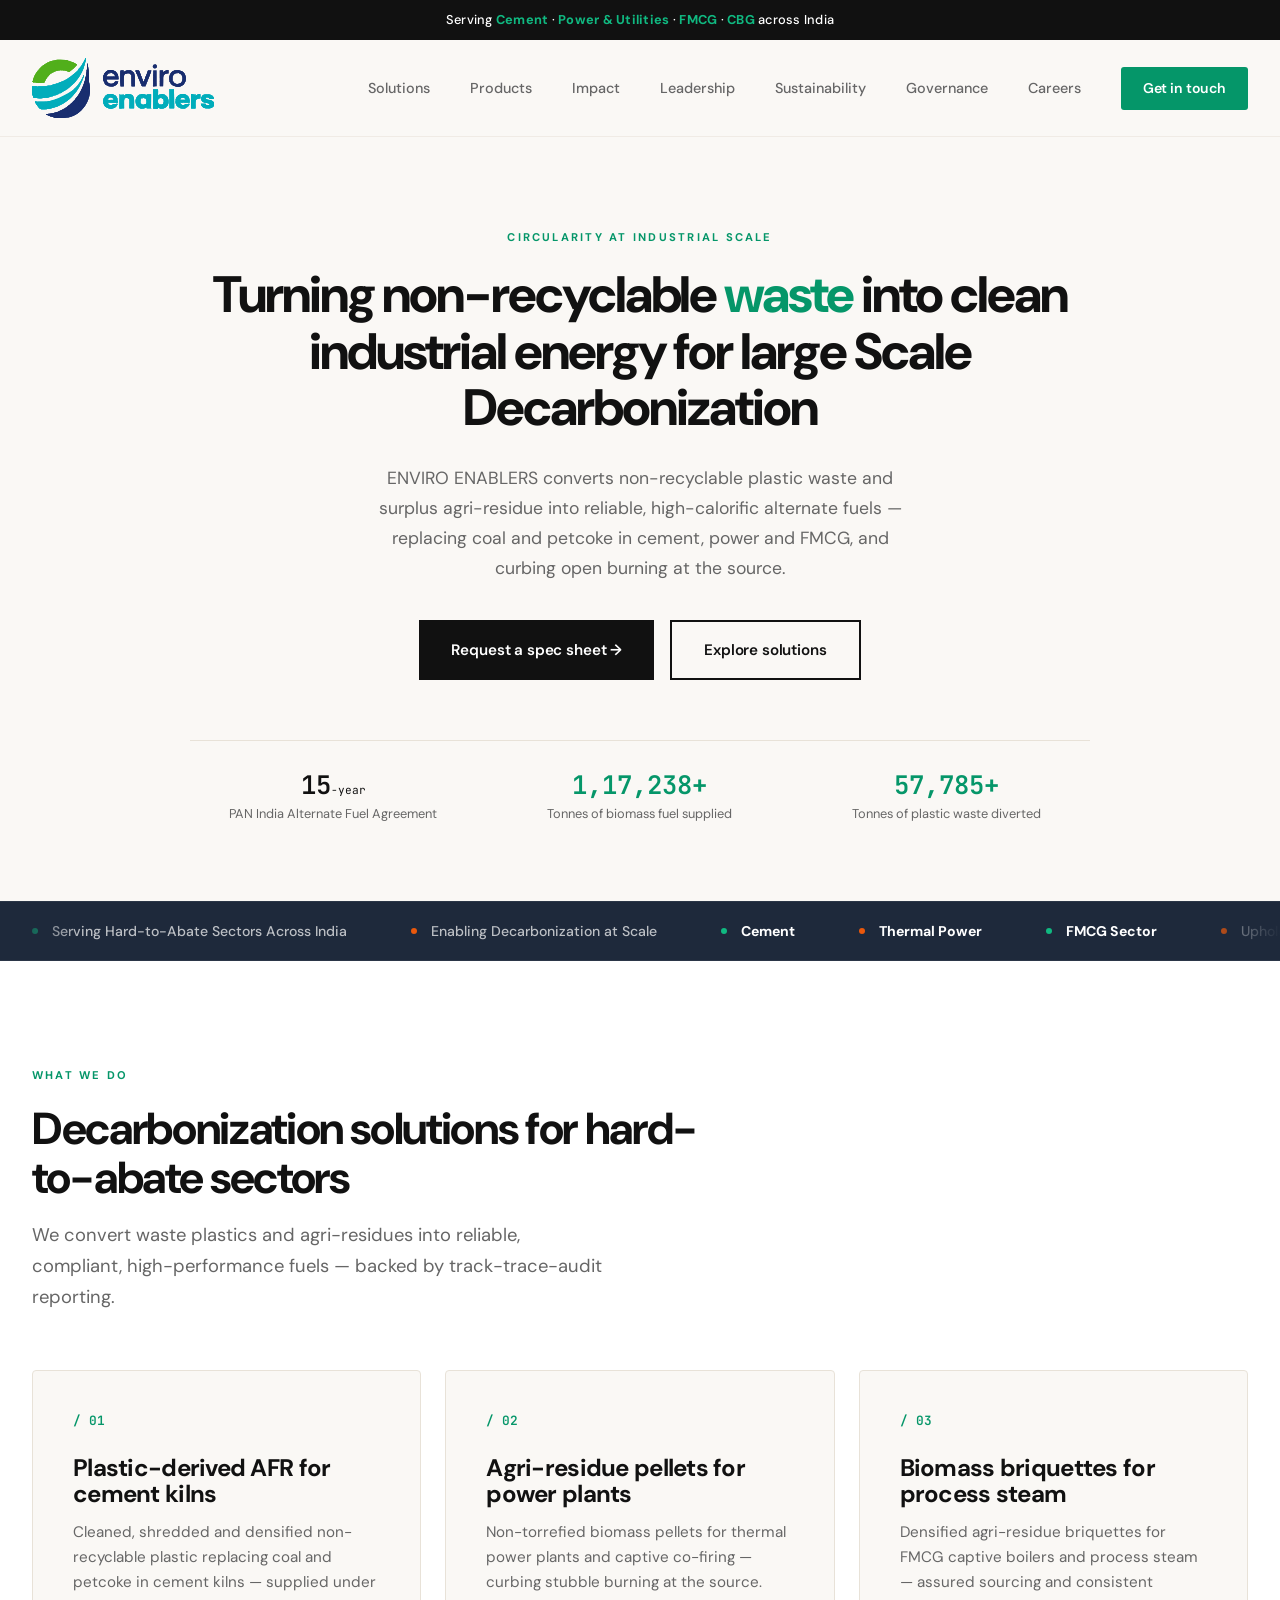
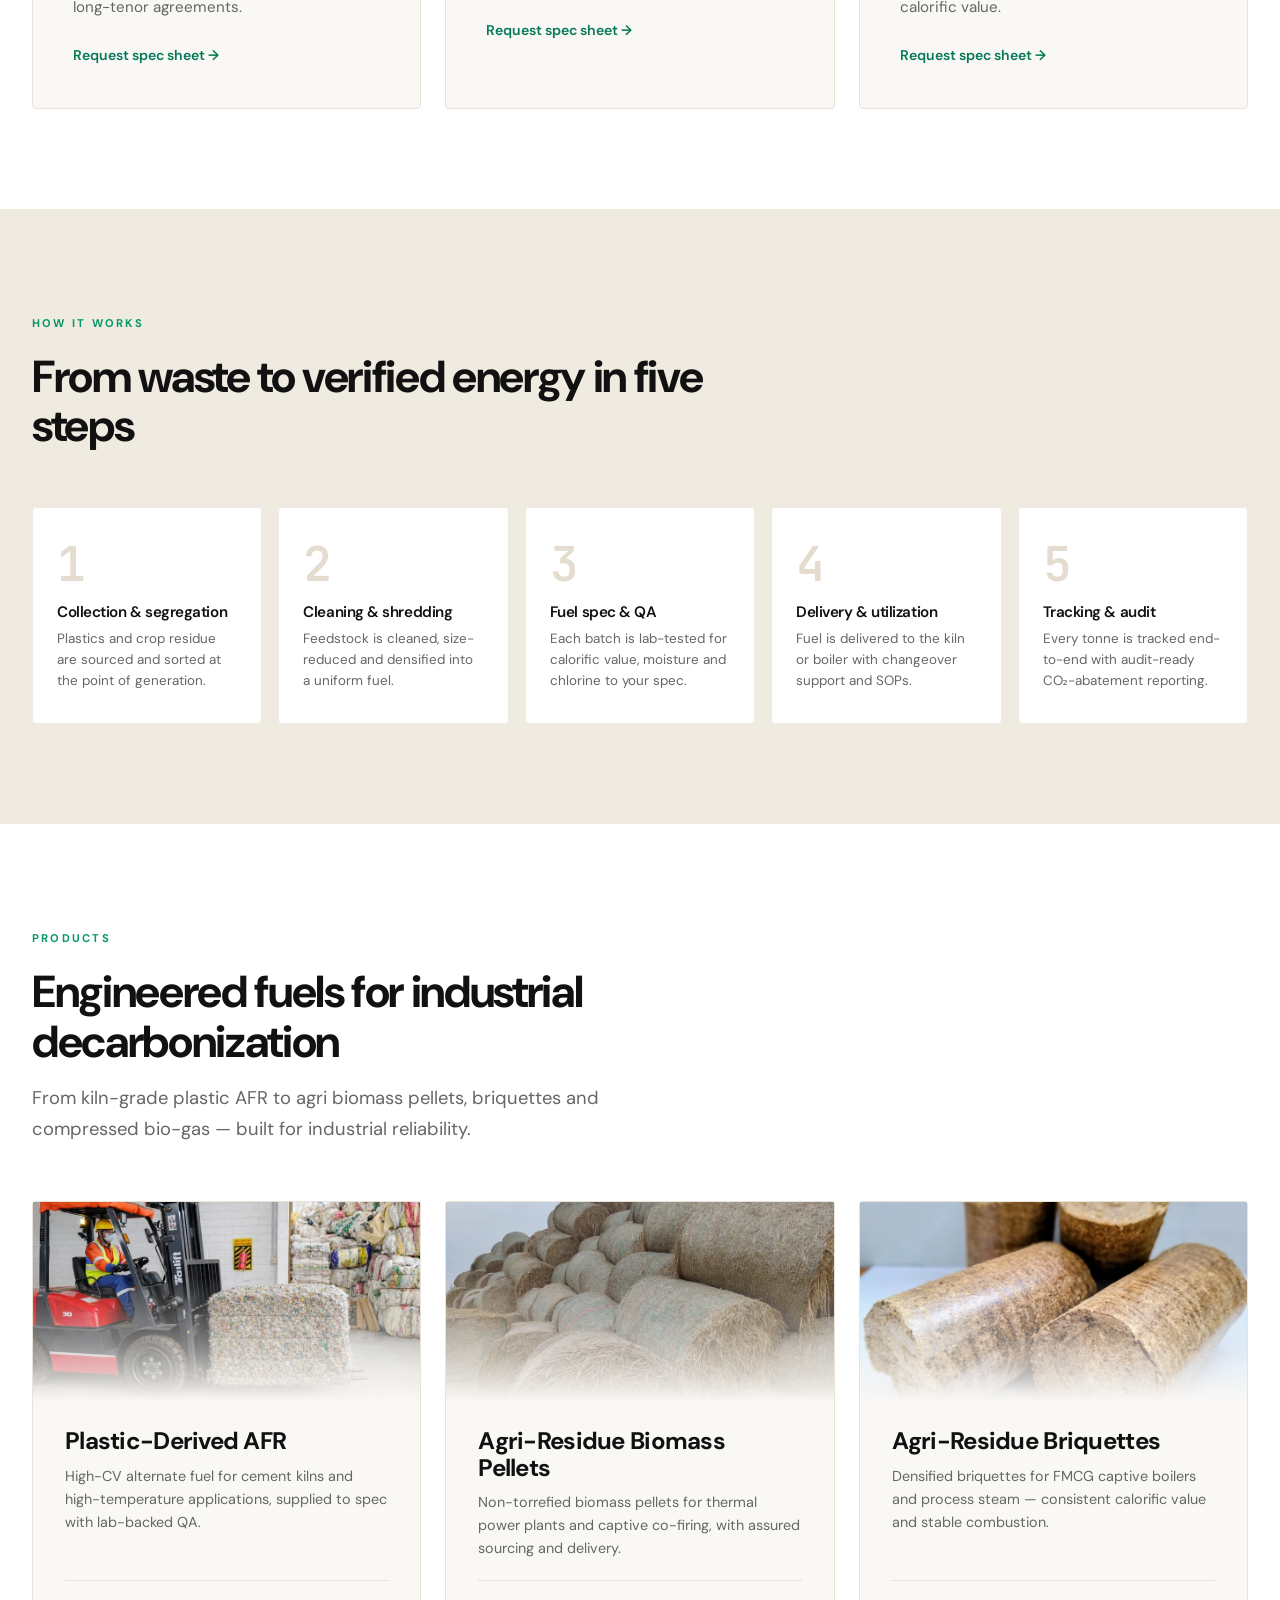
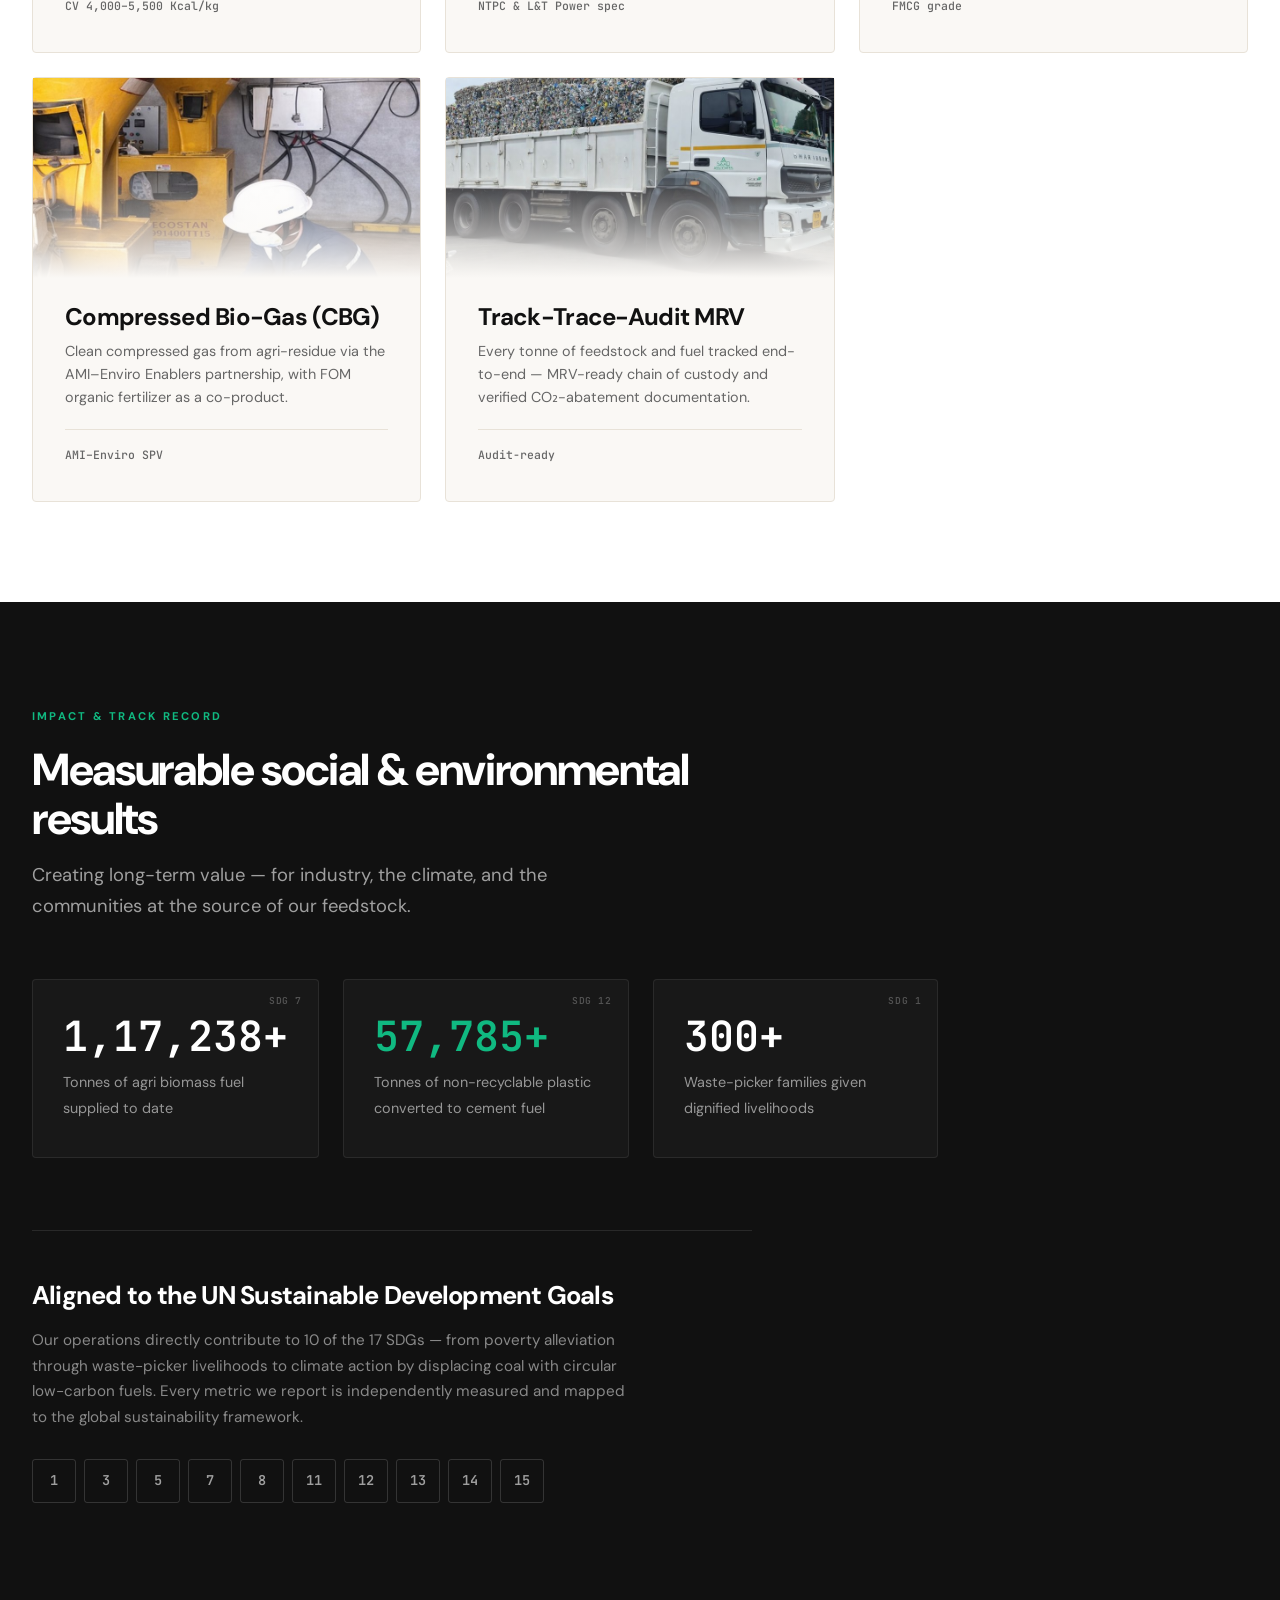
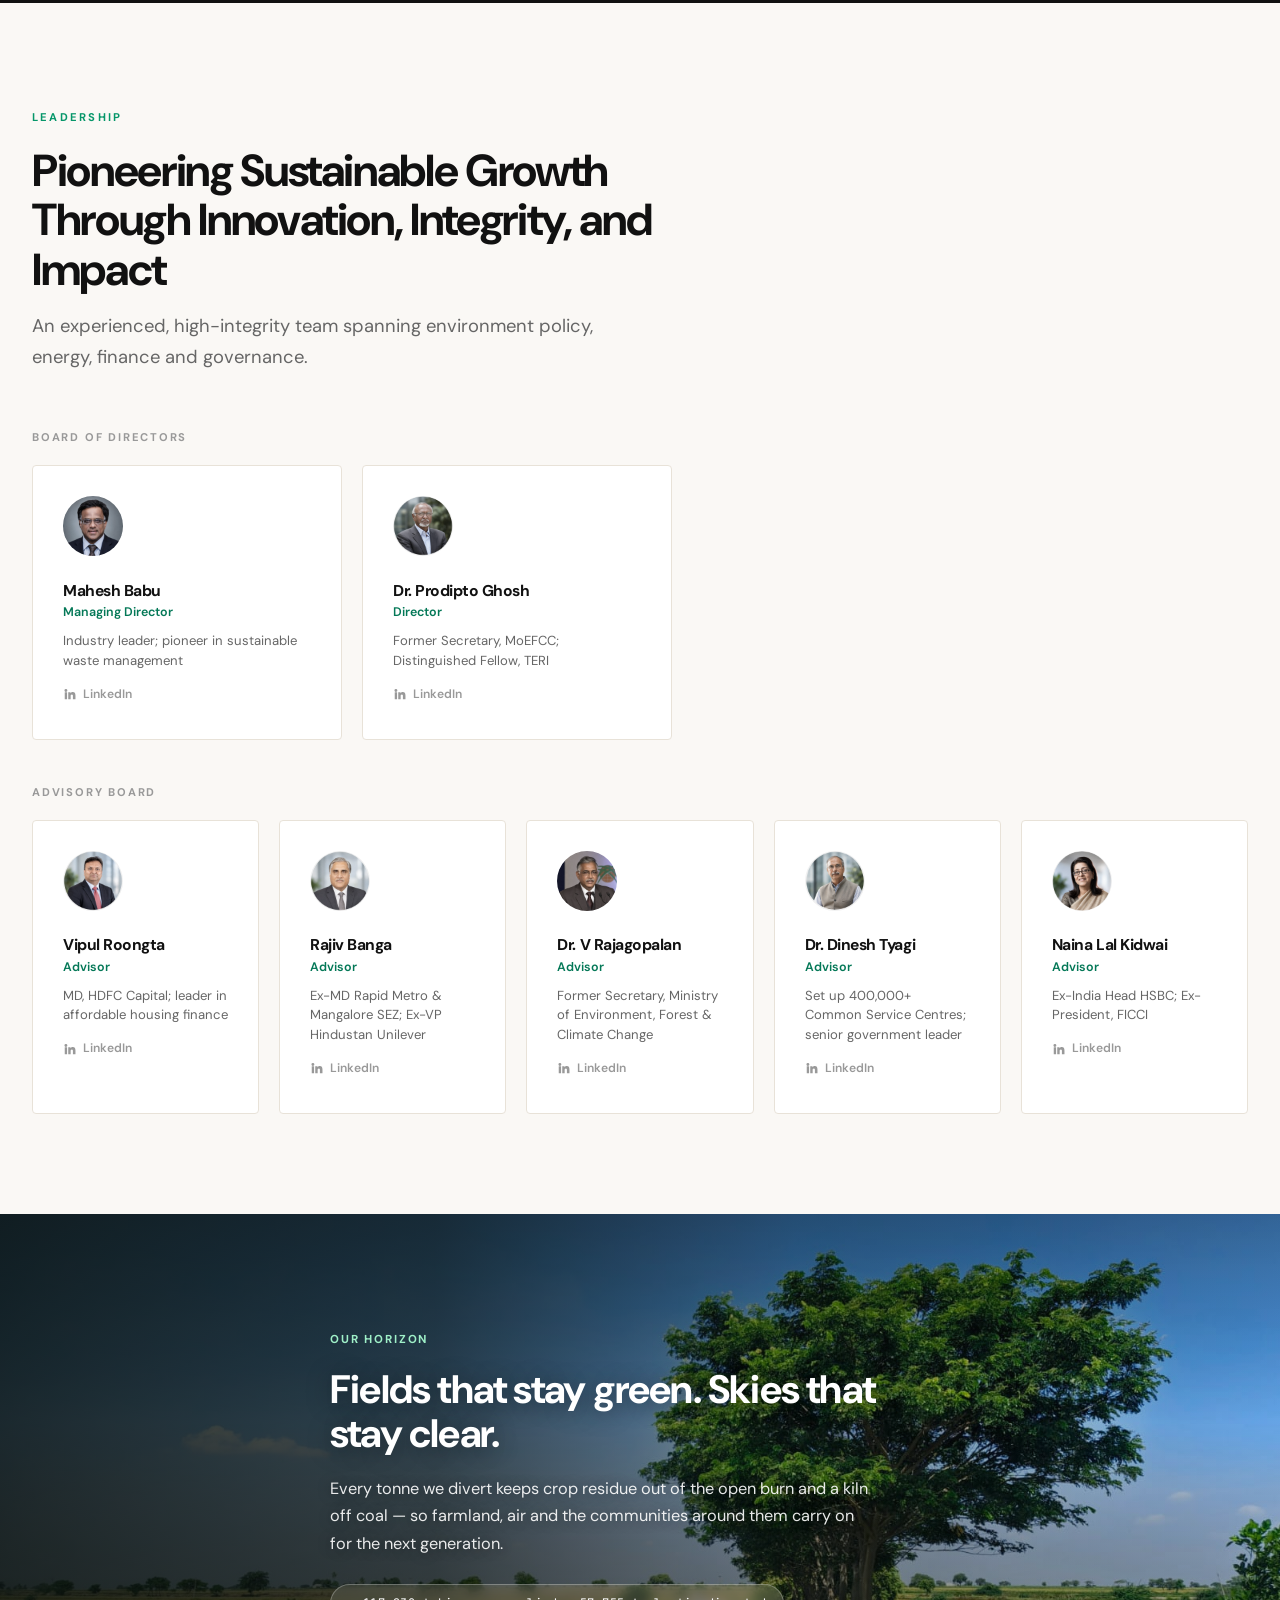
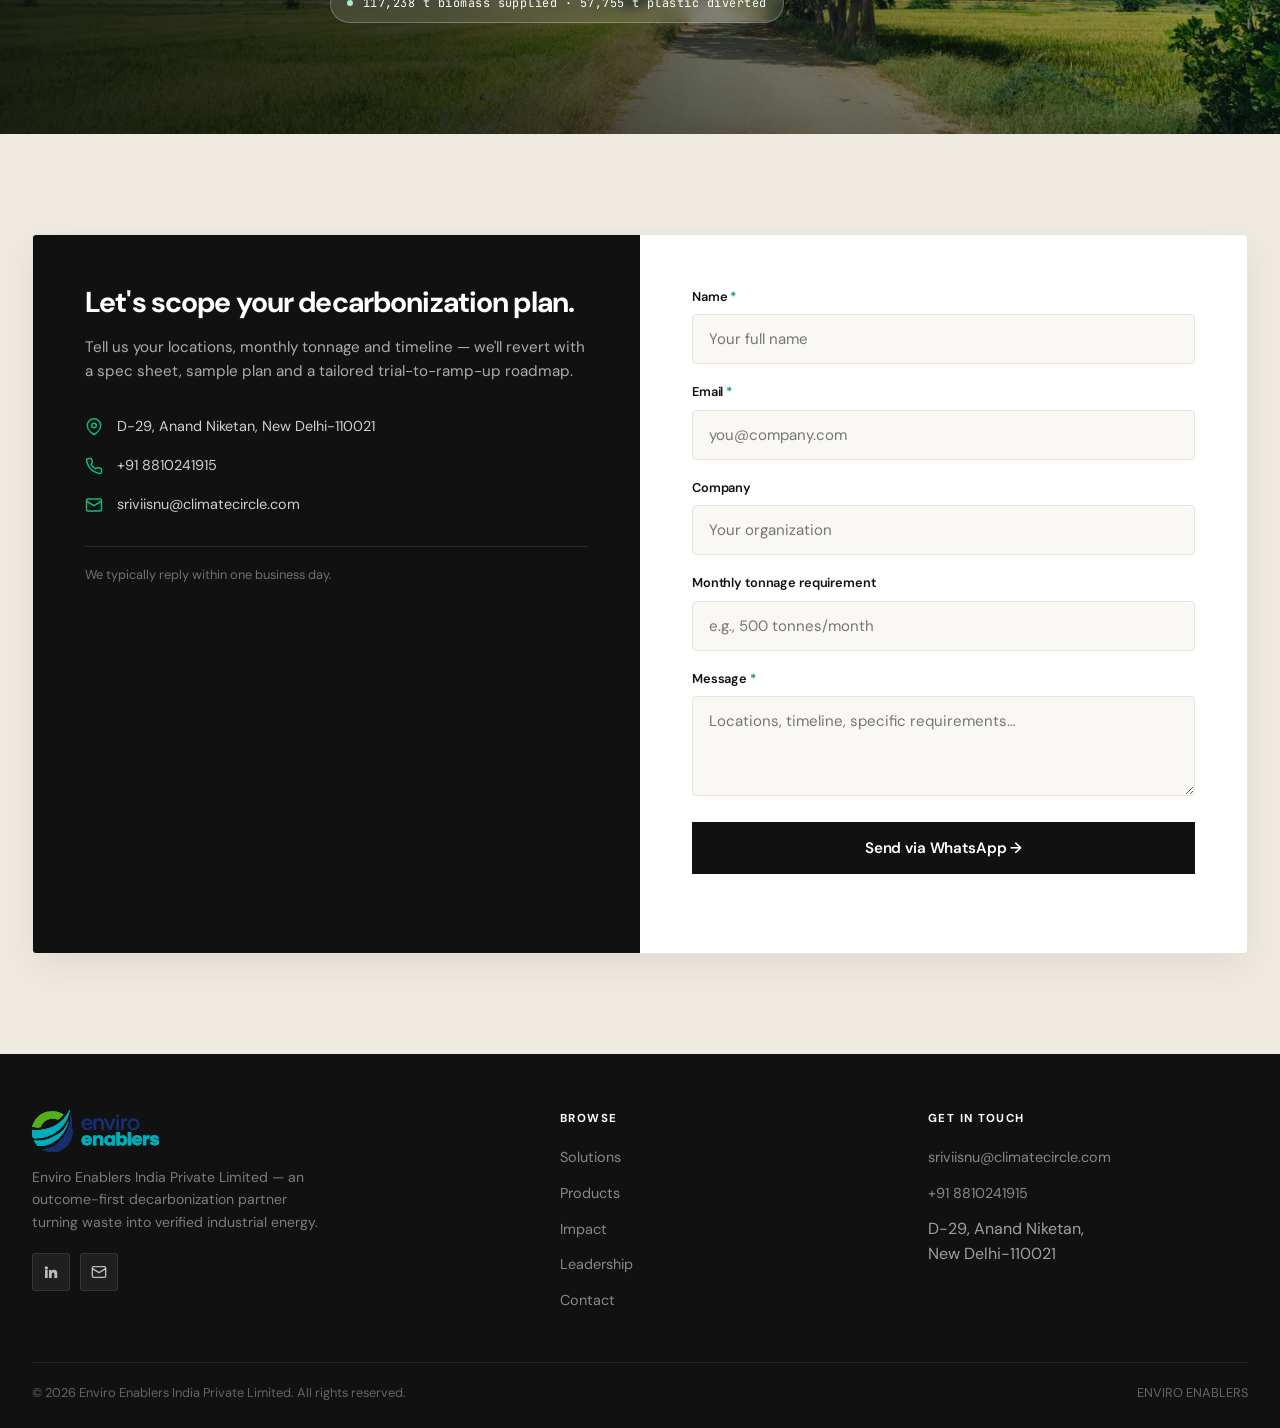
==== index.html @ a6835c22 "index: update cumulative counters (plastic-to-cement fuel 57,785 MT) [auto 2026-11-20 07:30]" ====
<!DOCTYPE html>
<html lang="en">
<head>
    <meta charset="UTF-8" />
    <meta name="viewport" content="width=device-width, initial-scale=1.0" />
    <title>ENVIRO ENABLERS — Turning Waste Into Industrial Energy</title>
    <meta name="description" content="ENVIRO ENABLERS turns hard-to-abate waste streams into reliable, verified alternate fuels for cement, power and FMCG." />

    <!-- Google Search Console -->
    <meta name="google-site-verification" content="ebkBVIyObc5gKlbKwh9Y6HsR2S65JhrkOrxZ9UYOwjI" />

    <!-- Open Graph -->
    <meta property="og:type" content="website" />
    <meta property="og:url" content="https://www.enviroenablers.com/" />
    <meta property="og:title" content="ENVIRO ENABLERS — Turning Waste Into Industrial Energy" />
    <meta property="og:description" content="ENVIRO ENABLERS turns hard-to-abate waste streams into reliable, verified alternate fuels for cement, power and FMCG." />
    <meta property="og:image" content="https://www.enviroenablers.com/og-image.png" />
    <meta property="og:image:width" content="1200" />
    <meta property="og:image:height" content="630" />
    <meta property="og:locale" content="en_IN" />

    <!-- Twitter Card -->
    <meta name="twitter:card" content="summary_large_image" />
    <meta name="twitter:title" content="ENVIRO ENABLERS — Turning Waste Into Industrial Energy" />
    <meta name="twitter:description" content="ENVIRO ENABLERS turns hard-to-abate waste streams into reliable, verified alternate fuels for cement, power and FMCG." />
    <meta name="twitter:image" content="https://www.enviroenablers.com/og-image.png" />

    <!-- Canonical -->
    <link rel="canonical" href="https://www.enviroenablers.com/" />

    <!-- Favicon -->
    <link rel="icon" type="image/x-icon" href="/favicon.ico" />
    <link rel="icon" type="image/png" sizes="16x16" href="/favicon-16x16.png" />
    <link rel="icon" type="image/png" sizes="32x32" href="/favicon-32x32.png" />
    <link rel="icon" type="image/png" sizes="48x48" href="/favicon-48x48.png" />
    <link rel="icon" type="image/svg+xml" href="/favicon.svg" />
    <link rel="apple-touch-icon" sizes="180x180" href="/apple-touch-icon.png" />

    <!-- Organization Schema -->
    <script type="application/ld+json">
    {
      "@context": "https://schema.org",
      "@type": "Organization",
      "name": "Enviro Enablers",
      "url": "https://www.enviroenablers.com/",
      "logo": "https://www.enviroenablers.com/logo.svg",
      "description": "ENVIRO ENABLERS turns hard-to-abate waste streams into reliable, verified alternate fuels for cement, power and FMCG.",
      "contactPoint": {
        "@type": "ContactPoint",
        "contactType": "sales",
        "email": "sriviisnu@climatecircle.com",
        "availableLanguage": ["English", "Hindi"]
      },
      "sameAs": [
        "https://www.linkedin.com/company/enviro-enablers/"
      ]
    }
    </script>

    <link rel="preconnect" href="https://fonts.googleapis.com" />
    <link rel="preconnect" href="https://fonts.gstatic.com" crossorigin />
    <link href="https://fonts.googleapis.com/css2?family=DM+Sans:opsz,wght@9..40,400;9..40,500;9..40,600;9..40,700;9..40,800&family=JetBrains+Mono:wght@400;500;600&display=swap" rel="stylesheet" />
    <style>
        :root {
            --paper: #faf8f5;
            --sand: #f0ebe0;
            --clay: #e5dcd0;
            --ink: #111111;
            --ink-light: #333333;
            --ink-muted: #666666;
            --ink-faint: #999999;
            --emerald: #059669;
            --emerald-light: #10b981;
            --emerald-pale: #d1fae5;
            --emerald-deep: #047857;
            --rust: #c2410c;
            --rust-light: #ea580c;
            --rust-pale: #ffedd5;
            --slate: #1e293b;
            --slate-light: #334155;
            --white: #ffffff;
            --border: #e8e2d8;
            --border-light: #f0ebe5;
            --shadow-sm: 0 1px 2px rgba(0, 0, 0, 0.03);
            --shadow: 0 4px 20px rgba(0, 0, 0, 0.05);
            --shadow-lg: 0 12px 40px rgba(0, 0, 0, 0.07);
            --maxw: 1280px;
            --ease: cubic-bezier(0.22, 1, 0.36, 1);
        }

        *,
        *::before,
        *::after {
            box-sizing: border-box;
            margin: 0;
            padding: 0;
        }
        html {
            scroll-behavior: smooth;
            -webkit-text-size-adjust: 100%;
        }
        html,
        body {
            max-width: 100%;
            overflow-x: hidden;
        }
        body {
            font-family: 'DM Sans', system-ui, sans-serif;
            color: var(--ink);
            background: var(--paper);
            line-height: 1.6;
            -webkit-font-smoothing: antialiased;
        }
        img {
            max-width: 100%;
            display: block;
        }
        a {
            color: inherit;
            text-decoration: none;
        }

        h1,
        h2,
        h3,
        h4 {
            font-family: 'DM Sans', system-ui, sans-serif;
            font-weight: 700;
            line-height: 1.1;
            letter-spacing: -0.03em;
            color: var(--ink);
        }
        h1 {
            font-size: clamp(2rem, 4vw, 3.2rem);
            font-weight: 800;
            letter-spacing: -0.04em;
        }
        h2 {
            font-size: clamp(2rem, 3.5vw, 2.8rem);
        }
        h3 {
            font-size: clamp(1.2rem, 2vw, 1.5rem);
        }
        .mono {
            font-family: 'JetBrains Mono', monospace;
            font-weight: 500;
        }

        section {
            padding: 100px 32px;
        }
        .wrap {
            max-width: var(--maxw);
            margin: 0 auto;
        }
        .grid-2 {
            display: grid;
            grid-template-columns: 1fr 1fr;
            gap: 80px;
            align-items: center;
        }
        .grid-3 {
            display: grid;
            grid-template-columns: repeat(3, 1fr);
            gap: 24px;
        }
        .grid-4 {
            display: grid;
            grid-template-columns: repeat(4, 1fr);
            gap: 24px;
        }
        .grid-5 {
            display: grid;
            grid-template-columns: repeat(5, 1fr);
            gap: 16px;
        }

        .eyebrow {
            display: inline-block;
            font-size: 0.7rem;
            font-weight: 700;
            letter-spacing: 0.2em;
            text-transform: uppercase;
            color: var(--emerald);
            margin-bottom: 20px;
        }
        .lead {
            font-size: 1.15rem;
            color: var(--ink-muted);
            max-width: 580px;
            line-height: 1.7;
        }

        .btn {
            display: inline-flex;
            align-items: center;
            gap: 10px;
            padding: 16px 32px;
            font-weight: 600;
            font-size: 0.95rem;
            cursor: pointer;
            border: none;
            white-space: nowrap;
            transition: all 0.3s var(--ease);
            font-family: inherit;
            letter-spacing: -0.01em;
        }
        .btn-primary {
            background: var(--ink);
            color: #fff;
        }
        .btn-primary:hover {
            background: var(--slate-light);
            transform: translateY(-2px);
            box-shadow: 0 8px 28px rgba(0, 0, 0, 0.18);
        }
        .btn-outline {
            background: transparent;
            color: var(--ink);
            border: 2px solid var(--ink);
        }
        .btn-outline:hover {
            background: var(--ink);
            color: #fff;
            transform: translateY(-2px);
        }

        .tag {
            display: inline-block;
            font-size: 0.7rem;
            font-weight: 700;
            letter-spacing: 0.12em;
            text-transform: uppercase;
            padding: 6px 14px;
            border-radius: 3px;
            font-family: 'JetBrains Mono', monospace;
        }
        .tag-dark {
            background: var(--ink);
            color: #fff;
        }
        .tag-emerald {
            background: var(--emerald-pale);
            color: var(--emerald-deep);
        }

        /* NAV */
        header {
            position: sticky;
            top: 0;
            z-index: 100;
            background: rgba(250, 248, 245, 0.9);
            backdrop-filter: blur(20px);
            -webkit-backdrop-filter: blur(20px);
            border-bottom: 1px solid var(--border-light);
            transition: box-shadow 0.3s ease;
        }
        header.scrolled {
            box-shadow: 0 2px 20px rgba(0, 0, 0, 0.04);
        }
        nav {
            max-width: var(--maxw);
            margin: 0 auto;
            display: flex;
            align-items: center;
            justify-content: space-between;
            padding: 18px 32px;
        }
        .brand {
            display: flex;
            align-items: center;
            gap: 14px;
            font-weight: 800;
            font-size: 1rem;
            color: var(--ink);
            letter-spacing: -0.02em;
        }
        .brand-mark {
            width: 36px;
            height: 36px;
            flex: none;
            object-fit: contain;
        }
        .brand-logo {
            height: 42px;
            width: auto;
            flex: none;
            object-fit: contain;
        }
        #siteHeader .brand-logo {
            height: 60px;
        }
        .navlinks {
            display: flex;
            align-items: center;
            gap: 40px;
        }
        .navlinks a.nl {
            font-size: 0.9rem;
            font-weight: 500;
            color: var(--ink-muted);
            transition: color 0.2s ease;
            padding: 6px 0;
        }
        .navlinks a.nl:hover {
            color: var(--ink);
        }
        .nav-cta {
            padding: 10px 22px;
            font-size: 0.88rem;
            background: var(--emerald);
            color: #fff;
            border-radius: 3px;
            font-weight: 600;
        }
        .nav-cta:hover {
            background: var(--emerald-deep);
        }
        .menu-btn {
            display: none;
            background: none;
            border: none;
            cursor: pointer;
            color: var(--ink);
        }
        .menu-btn.open {
            transform: rotate(90deg);
        }
        .mobnav {
            display: flex;
            flex-direction: column;
            background: rgba(250, 248, 245, 0.96);
            backdrop-filter: blur(20px);
            overflow: hidden;
            max-height: 0;
            opacity: 0;
            padding: 0 32px;
            transition: max-height 0.4s var(--ease), opacity 0.3s ease, padding 0.4s ease;
        }
        .mobnav.open {
            max-height: 400px;
            opacity: 1;
            padding: 8px 32px 20px;
            border-bottom: 1px solid var(--border-light);
        }
        .mobnav a {
            padding: 14px 4px;
            font-size: 1rem;
            font-weight: 500;
            color: var(--ink-muted);
            border-bottom: 1px solid var(--border-light);
            opacity: 0;
            transform: translateY(-8px);
            transition: opacity 0.3s ease, transform 0.3s ease, color 0.2s ease;
        }
        .mobnav a:last-child {
            border-bottom: none;
        }
        .mobnav a:hover {
            color: var(--emerald);
        }
        .mobnav.open a {
            opacity: 1;
            transform: none;
        }
        .mobnav.open a:nth-child(1) {
            transition-delay: 0.06s;
        }
        .mobnav.open a:nth-child(2) {
            transition-delay: 0.10s;
        }
        .mobnav.open a:nth-child(3) {
            transition-delay: 0.14s;
        }
        .mobnav.open a:nth-child(4) {
            transition-delay: 0.18s;
        }
        .mobnav.open a:nth-child(5) {
            transition-delay: 0.22s;
        }

        /* TOP BAR */
        .topbar {
            background: var(--ink);
            color: #fff;
            text-align: center;
            padding: 10px 24px;
            font-size: 0.8rem;
            font-weight: 500;
            letter-spacing: 0.02em;
        }
        .topbar span {
            color: var(--emerald-light);
            font-weight: 700;
        }

        /* HERO */
        .hero {
            padding: 100px 32px 120px;
            background: var(--paper);
            position: relative;
            overflow: hidden;
        }
        .hero .wrap {
            position: relative;
            z-index: 1;
        }
        .hero-grid {
            display: grid;
            grid-template-columns: 1.2fr 0.8fr;
            gap: 80px;
            align-items: start;
        }
        .hero h1 {
            margin-bottom: 28px;
        }
        .hero h1 .highlight {
            color: var(--emerald);
            position: relative;
        }
        .hero .hero-desc {
            font-size: 1.1rem;
            color: var(--ink-muted);
            max-width: 540px;
            margin-bottom: 36px;
            line-height: 1.7;
        }
        .hero-actions {
            display: flex;
            gap: 16px;
            flex-wrap: wrap;
            margin-bottom: 60px;
        }
        .hero-metrics {
            display: grid;
            grid-template-columns: repeat(3, 1fr);
            gap: 20px;
            border-top: 1px solid var(--border);
            padding-top: 32px;
        }
        .hero-metric .val {
            font-family: 'JetBrains Mono', monospace;
            font-size: 1.6rem;
            font-weight: 600;
            color: var(--ink);
            line-height: 1;
            margin-bottom: 6px;
        }
        .hero-metric .val.emerald {
            color: var(--emerald);
        }
        .hero-metric .lbl {
            font-size: 0.8rem;
            color: var(--ink-muted);
            line-height: 1.4;
        }
        .hero-sidecard {
            background: var(--white);
            border: 1px solid var(--border);
            border-radius: 4px;
            padding: 40px 36px;
            box-shadow: var(--shadow-lg);
            position: relative;
        }
        .hero-sidecard .sidecard-eyebrow {
            font-size: 0.65rem;
            font-weight: 700;
            letter-spacing: 0.18em;
            text-transform: uppercase;
            color: var(--ink-faint);
            margin-bottom: 24px;
        }
        .hero-sidecard .sidecard-row {
            display: flex;
            gap: 16px;
            padding: 16px 0;
            border-bottom: 1px solid var(--border-light);
        }
        .hero-sidecard .sidecard-row:last-child {
            border-bottom: none;
        }
        .sidecard-icon {
            width: 44px;
            height: 44px;
            border-radius: 3px;
            flex: none;
            display: grid;
            place-items: center;
            font-size: 1.1rem;
        }
        .sidecard-icon.dark {
            background: #f5f5f5;
        }
        .sidecard-icon.emerald {
            background: var(--emerald-pale);
        }
        .sidecard-icon.rust {
            background: var(--rust-pale);
        }
        .sidecard-row h4 {
            font-size: 0.9rem;
            font-weight: 600;
            margin-bottom: 2px;
            letter-spacing: -0.01em;
        }
        .sidecard-row span {
            font-size: 0.8rem;
            color: var(--ink-muted);
        }

        /* HERO SLIDER */
        .hero-slider {
            position: relative;
            border-radius: 4px;
            overflow: hidden;
            background: var(--white);
            border: 1px solid var(--border);
            box-shadow: var(--shadow-lg);
            aspect-ratio: 4 / 3;
        }
        .hero-slider .slider-track {
            position: relative;
            width: 100%;
            height: 100%;
        }
        .hero-slider .slide {
            position: absolute;
            top: 0;
            left: 0;
            width: 100%;
            height: 100%;
            opacity: 0;
            transition: opacity 0.8s ease;
        }
        .hero-slider .slide.active {
            opacity: 1;
        }
        .hero-slider .slide img {
            width: 100%;
            height: 100%;
            object-fit: cover;
            display: block;
        }
        .hero-slider .slide-cap {
            position: absolute;
            bottom: 0;
            left: 0;
            right: 0;
            padding: 20px 24px;
            background: linear-gradient(transparent, rgba(0,0,0,0.7));
            color: #fff;
        }
        .hero-slider .slide-cap span {
            display: block;
            font-size: 1rem;
            font-weight: 600;
            margin-bottom: 2px;
        }
        .hero-slider .slide-cap small {
            display: block;
            font-size: 0.8rem;
            opacity: 0.85;
        }
        .slider-dots {
            position: absolute;
            bottom: 10px;
            right: 16px;
            display: flex;
            gap: 8px;
            z-index: 2;
        }
        .slider-dots .dot {
            width: 10px;
            height: 10px;
            border-radius: 50%;
            background: rgba(255,255,255,0.4);
            cursor: pointer;
            transition: background 0.3s;
            border: none;
        }
        .slider-dots .dot.active {
            background: #fff;
        }
        @media (max-width: 1024px) {
            .hero-slider {
                aspect-ratio: 16 / 9;
            }
        }
        /* MARQUEE */
        .marquee {
            overflow: hidden;
            background: var(--slate);
            white-space: nowrap;
            position: relative;
            border-top: 1px solid rgba(255, 255, 255, 0.06);
            border-bottom: 1px solid rgba(255, 255, 255, 0.06);
        }
        .marquee::before,
        .marquee::after {
            content: "";
            position: absolute;
            top: 0;
            bottom: 0;
            width: 80px;
            z-index: 2;
            pointer-events: none;
        }
        .marquee::before {
            left: 0;
            background: linear-gradient(90deg, var(--slate), transparent);
        }
        .marquee::after {
            right: 0;
            background: linear-gradient(270deg, var(--slate), transparent);
        }
        .marquee-track {
            display: inline-flex;
            align-items: center;
            width: max-content;
            animation: scroll 28s linear infinite;
        }
        .marquee:hover .marquee-track {
            animation-play-state: paused;
        }
        .marquee-item {
            display: inline-flex;
            align-items: center;
            gap: 14px;
            padding: 18px 32px;
            font-size: 0.88rem;
            font-weight: 500;
            color: rgba(255, 255, 255, 0.7);
        }
        .marquee-item b {
            font-weight: 700;
            color: #fff;
        }
        .marquee-item .dot {
            width: 6px;
            height: 6px;
            border-radius: 50%;
            flex: none;
        }
        .marquee-item .dot.emerald-dot {
            background: var(--emerald-light);
        }
        .marquee-item .dot.rust-dot {
            background: var(--rust-light);
        }
        @keyframes scroll {
            from {
                transform: translateX(0);
            }
            to {
                transform: translateX(-50%);
            }
        }

        /* SECTION HEADER */
        .sec-head {
            max-width: 680px;
            margin-bottom: 56px;
        }
        .sec-head h2 {
            margin-bottom: 16px;
        }

        /* SOLUTIONS */
        .solutions-section {
            background: var(--white);
        }
        .solution-card {
            background: var(--paper);
            border: 1px solid var(--border);
            border-radius: 4px;
            padding: 40px;
            transition: all 0.3s var(--ease);
            position: relative;
        }
        .solution-card:hover {
            transform: translateY(-6px);
            box-shadow: var(--shadow-lg);
            border-color: transparent;
            background: #fff;
        }
        .solution-card .num {
            font-family: 'JetBrains Mono', monospace;
            font-size: 0.8rem;
            color: var(--emerald);
            font-weight: 600;
            margin-bottom: 24px;
            display: block;
        }
        .solution-card h3 {
            margin-bottom: 12px;
        }
        .solution-card p {
            color: var(--ink-muted);
            font-size: 0.95rem;
            line-height: 1.65;
        }
        .solution-link {
            display: inline-flex;
            align-items: center;
            gap: 8px;
            margin-top: 24px;
            font-size: 0.88rem;
            font-weight: 600;
            color: var(--emerald-deep);
            transition: gap 0.3s var(--ease);
        }
        .solution-link:hover {
            gap: 14px;
        }

        /* PROCESS */
        .process-section {
            background: var(--sand);
        }
        .process-card {
            background: var(--white);
            padding: 32px 24px;
            border-radius: 4px;
            border: 1px solid var(--border-light);
            transition: all 0.3s var(--ease);
        }
        .process-card:hover {
            transform: translateY(-4px);
            box-shadow: var(--shadow);
        }
        .process-card .step-num {
            font-family: 'JetBrains Mono', monospace;
            font-size: 3rem;
            font-weight: 600;
            color: var(--clay);
            line-height: 1;
            margin-bottom: 16px;
            transition: color 0.3s ease;
        }
        .process-card:hover .step-num {
            color: var(--emerald);
        }
        .process-card h4 {
            font-size: 0.95rem;
            font-weight: 600;
            margin-bottom: 8px;
        }
        .process-card p {
            font-size: 0.84rem;
            color: var(--ink-muted);
            line-height: 1.55;
        }

        /* PRODUCTS */
        .products-section {
            background: var(--white);
        }
        .product-card {
            background: var(--paper);
            border: 1px solid var(--border);
            border-radius: 4px;
            padding: 36px 32px;
            transition: all 0.3s var(--ease);
            display: flex;
            flex-direction: column;
        }
        .product-card:hover {
            transform: translateY(-6px);
            box-shadow: var(--shadow-lg);
            border-color: transparent;
            background: #fff;
        }
        .product-card .prod-icon {
            width: 48px;
            height: 48px;
            border-radius: 3px;
            display: grid;
            place-items: center;
            font-size: 1.2rem;
            margin-bottom: 24px;
        }
        .prod-icon.ink-bg {
            background: var(--ink);
            color: #fff;
        }
        .prod-icon.emerald-bg {
            background: var(--emerald-pale);
            color: var(--emerald);
        }
        .prod-icon.rust-bg {
            background: var(--rust-pale);
            color: var(--rust);
        }
        .product-card h3 {
            margin-bottom: 10px;
        }
        .product-card p {
            color: var(--ink-muted);
            font-size: 0.9rem;
            flex: 1;
            line-height: 1.6;
        }
        /* photo band inside product cards — dissolves into the card, text in front below */
        .prod-photo {
            position: relative;
            margin: -36px -32px 26px;
            height: 200px;
            overflow: hidden;
            background: var(--sand);
        }
        .prod-photo img {
            width: 100%;
            height: 100%;
            object-fit: cover;
            display: block;
            transition: transform 0.55s var(--ease);
        }
        .prod-photo::after {
            content: '';
            position: absolute;
            inset: 0;
            pointer-events: none;
            background: linear-gradient(180deg, rgba(250,248,245,0) 38%, rgba(250,248,245,0.55) 74%, var(--paper) 100%);
        }
        .product-card:hover .prod-photo img { transform: scale(1.045); }
        .product-card:hover .prod-photo::after { background: linear-gradient(180deg, rgba(255,255,255,0) 38%, rgba(255,255,255,0.55) 74%, #fff 100%); }
        .product-card .spec {
            font-family: 'JetBrains Mono', monospace;
            font-size: 0.72rem;
            font-weight: 500;
            color: var(--ink-muted);
            margin-top: 20px;
            padding-top: 16px;
            border-top: 1px solid var(--border);
        }


        /* FUTURE / VISION — scenic full-bleed band, text in front */
        .future-band {
            position: relative;
            min-height: 520px;
            display: flex;
            align-items: center;
            padding: 96px 32px;
            overflow: hidden;
            background: #0f1210;
        }
        .future-band .future-media {
            position: absolute;
            inset: 0;
            width: 100%;
            height: 100%;
            object-fit: cover;
            object-position: center 55%;
            z-index: 0;
        }
        .future-band::after {
            content: '';
            position: absolute;
            inset: 0;
            z-index: 1;
            pointer-events: none;
            background:
                linear-gradient(90deg, rgba(10,16,12,0.86) 0%, rgba(10,16,12,0.72) 34%, rgba(10,16,12,0.34) 62%, rgba(10,16,12,0.10) 100%),
                linear-gradient(180deg, rgba(10,16,12,0.35) 0%, rgba(10,16,12,0) 40%, rgba(10,16,12,0.45) 100%);
        }
        .future-band .wrap { position: relative; z-index: 2; }
        .future-copy { max-width: 620px; }
        .future-eyebrow {
            display: inline-block;
            font-size: 0.72rem;
            font-weight: 700;
            letter-spacing: 0.16em;
            text-transform: uppercase;
            color: #9ff0c8;
            margin-bottom: 18px;
        }
        .future-copy h2 {
            color: #fff;
            font-size: clamp(1.9rem, 3.1vw, 2.9rem);
            line-height: 1.12;
            letter-spacing: -0.02em;
            margin-bottom: 18px;
            text-shadow: 0 2px 24px rgba(0,0,0,0.4);
        }
        .future-copy p {
            color: rgba(255,255,255,0.9);
            font-size: 1.02rem;
            line-height: 1.7;
            max-width: 540px;
            text-shadow: 0 1px 14px rgba(0,0,0,0.45);
        }
        .future-note {
            margin-top: 26px;
            display: inline-flex;
            align-items: center;
            gap: 10px;
            font-family: 'JetBrains Mono', monospace;
            font-size: 0.74rem;
            letter-spacing: 0.04em;
            color: #fff;
            background: rgba(255,255,255,0.12);
            border: 1px solid rgba(255,255,255,0.26);
            padding: 9px 16px;
            border-radius: 999px;
            backdrop-filter: blur(6px);
        }
        .future-note i { width: 6px; height: 6px; border-radius: 50%; background: #9ff0c8; display: block; }
        @media (max-width: 820px) {
            .future-band { min-height: 420px; padding: 72px 24px; }
            .future-band::after {
                background: linear-gradient(180deg, rgba(10,16,12,0.62) 0%, rgba(10,16,12,0.6) 55%, rgba(10,16,12,0.86) 100%);
            }
            .future-copy p { max-width: none; }
        }

        /* GALLERY */
        .gallery-section {
            background: var(--sand);
        }
        .gal-row {
            margin-bottom: 40px;
        }
        .gal-row:last-child {
            margin-bottom: 0;
        }
        .gal-label {
            display: flex;
            align-items: center;
            gap: 16px;
            margin-bottom: 24px;
        }
        .gal-label h3 {
            white-space: nowrap;
            font-size: 1.2rem;
        }
        .gal-label .line {
            flex: 1;
            height: 1px;
            background: var(--clay);
        }
        .gal-label .gal-tag {
            font-size: 0.68rem;
            font-weight: 700;
            letter-spacing: 0.1em;
            text-transform: uppercase;
            color: var(--emerald-deep);
            background: var(--emerald-pale);
            padding: 5px 12px;
            border-radius: 3px;
            white-space: nowrap;
        }
        .gal-2 {
            display: grid;
            grid-template-columns: 1fr 1fr;
            gap: 16px;
        }
        .gal-3 {
            display: grid;
            grid-template-columns: 1fr 1fr 1fr;
            gap: 16px;
        }
        .gal-tile {
            position: relative;
            border-radius: 4px;
            overflow: hidden;
            aspect-ratio: 16/10;
            cursor: pointer;
        }
        .gal-tile img {
            width: 100%;
            height: 100%;
            object-fit: cover;
            transition: transform 0.6s var(--ease);
        }
        .gal-tile:hover img {
            transform: scale(1.06);
        }
        .gal-tile::after {
            content: "";
            position: absolute;
            inset: 0;
            background: linear-gradient(180deg, transparent 30%, rgba(0, 0, 0, 0.5) 60%, rgba(0, 0, 0, 0.8) 100%);
        }
        .gal-cap {
            position: absolute;
            left: 20px;
            right: 20px;
            bottom: 16px;
            z-index: 2;
        }
        .gal-cap .title {
            font-weight: 700;
            font-size: 1rem;
            color: #fff;
        }
        .gal-cap .sub {
            font-size: 0.78rem;
            color: rgba(255, 255, 255, 0.7);
            margin-top: 2px;
        }

        /* IMPACT SECTION */
        .impact-section {
            background: var(--ink);
            color: #fff;
        }
        .impact-section h2,
        .impact-section h3 {
            color: #fff;
        }
        .impact-section .eyebrow {
            color: var(--emerald-light);
        }
        .impact-section .lead {
            color: rgba(255, 255, 255, 0.6);
        }
        .impact-card {
            background: rgba(255, 255, 255, 0.03);
            border: 1px solid rgba(255, 255, 255, 0.08);
            border-radius: 4px;
            padding: 36px 30px;
            transition: all 0.3s var(--ease);
            position: relative;
        }
        .impact-card:hover {
            background: rgba(255, 255, 255, 0.06);
            border-color: rgba(255, 255, 255, 0.16);
            transform: translateY(-4px);
        }
        .impact-card .val {
            font-family: 'JetBrains Mono', monospace;
            font-size: 2.6rem;
            font-weight: 600;
            color: var(--emerald-light);
            line-height: 1;
            margin-bottom: 12px;
        }
        .impact-card .val.white {
            color: #fff;
        }
        .impact-card span {
            font-size: 0.9rem;
            color: rgba(255, 255, 255, 0.55);
            line-height: 1.5;
        }
        .impact-card .sdg-ref {
            position: absolute;
            top: 14px;
            right: 16px;
            font-family: 'JetBrains Mono', monospace;
            font-size: 0.6rem;
            font-weight: 600;
            letter-spacing: 0.06em;
            color: rgba(255, 255, 255, 0.25);
        }
        .pill-row {
            display: flex;
            flex-wrap: wrap;
            gap: 10px;
            margin-top: 40px;
        }
        .pill {
            font-size: 0.76rem;
            padding: 8px 16px;
            border-radius: 3px;
            background: rgba(255, 255, 255, 0.04);
            border: 1px solid rgba(255, 255, 255, 0.1);
            color: rgba(255, 255, 255, 0.7);
            transition: all 0.3s ease;
        }
        .pill:hover {
            background: rgba(255, 255, 255, 0.08);
            border-color: rgba(255, 255, 255, 0.2);
        }

        /* SDG STATEMENT + NUMBER ROW */
        .sdg-statement {
            margin-top: 72px;
            padding-top: 48px;
            border-top: 1px solid rgba(255, 255, 255, 0.1);
            max-width: 720px;
        }
        .sdg-statement h3 {
            font-size: 1.6rem;
            font-weight: 700;
            color: #fff;
            margin-bottom: 16px;
            line-height: 1.3;
        }
        .sdg-statement p {
            color: rgba(255, 255, 255, 0.5);
            font-size: 0.95rem;
            line-height: 1.7;
            margin-bottom: 28px;
            max-width: 600px;
        }
        .sdg-number-row {
            display: flex;
            flex-wrap: wrap;
            gap: 8px;
        }
        .sdg-number-tag {
            display: inline-flex;
            align-items: center;
            justify-content: center;
            width: 44px;
            height: 44px;
            border: 1px solid rgba(255, 255, 255, 0.15);
            border-radius: 3px;
            font-family: 'JetBrains Mono', monospace;
            font-size: 0.85rem;
            font-weight: 600;
            color: rgba(255, 255, 255, 0.6);
            transition: all 0.3s ease;
            cursor: default;
            background: transparent;
            position: relative;
        }
        .sdg-number-tag:hover {
            color: #fff;
            border-color: rgba(255, 255, 255, 0.5);
            background: rgba(255, 255, 255, 0.06);
        }
        .sdg-number-tag:active {
            background: rgba(255, 255, 255, 0.12);
        }
        .sdg-number-tag::after {
            content: attr(data-label);
            position: absolute;
            bottom: calc(100% + 10px);
            left: 50%;
            transform: translateX(-50%) translateY(4px);
            background: #fff;
            color: #111;
            font-family: 'DM Sans', sans-serif;
            font-size: 0.7rem;
            font-weight: 600;
            padding: 6px 12px;
            border-radius: 3px;
            white-space: nowrap;
            pointer-events: none;
            opacity: 0;
            transition: all 0.25s ease;
            letter-spacing: 0.01em;
        }
        .sdg-number-tag:hover::after {
            opacity: 1;
            transform: translateX(-50%) translateY(0);
        }

        /* INVESTORS */
        .investors-section {
            background: var(--white);
            text-align: center;
        }
        .inv-grid {
            display: grid;
            grid-template-columns: 1fr 1fr;
            gap: 24px;
            max-width: 860px;
            margin: 0 auto;
        }
        .inv-card {
            background: var(--paper);
            border: 1px solid var(--border);
            border-radius: 4px;
            padding: 48px 36px;
            transition: all 0.3s var(--ease);
        }
        .inv-card:hover {
            transform: translateY(-6px);
            box-shadow: var(--shadow-lg);
            border-color: transparent;
            background: #fff;
        }
        .inv-logo {
            height: 60px;
            display: flex;
            align-items: center;
            justify-content: center;
            margin-bottom: 24px;
        }
        .inv-logo img {
            max-height: 60px;
            max-width: 220px;
            object-fit: contain;
        }
        .inv-card p {
            color: var(--ink-muted);
            font-size: 0.92rem;
            line-height: 1.6;
        }

        /* LEADERSHIP */
        .leadership-section {
            background: var(--paper);
        }
        .team-2 {
            display: grid;
            grid-template-columns: 1fr 1fr;
            gap: 20px;
            max-width: 640px;
        }
        .team-flex {
            display: grid;
            grid-template-columns: repeat(auto-fit, minmax(200px, 1fr));
            gap: 20px;
        }
        .person-card {
            background: var(--white);
            border: 1px solid var(--border);
            border-radius: 4px;
            padding: 30px;
            transition: all 0.3s var(--ease);
        }
        .person-card:hover {
            transform: translateY(-4px);
            box-shadow: var(--shadow);
            border-color: transparent;
        }
        .person-card .avatar-link {
            display: inline-block;
            border-radius: 50%;
            margin-bottom: 18px;
            line-height: 0;
        }
        .person-card .avatar-img {
            width: 60px;
            height: 60px;
            border-radius: 50%;
            object-fit: cover;
            filter: grayscale(30%);
            transition: all 0.3s ease;
        }
        .person-card:hover .avatar-img {
            filter: grayscale(0%);
            transform: scale(1.05);
        }
        .person-card h4 {
            font-size: 0.98rem;
            margin-bottom: 4px;
        }
        .person-card .role {
            font-size: 0.78rem;
            color: var(--emerald-deep);
            font-weight: 600;
            margin-bottom: 8px;
        }
        .person-card p {
            font-size: 0.82rem;
            color: var(--ink-muted);
            line-height: 1.5;
        }
        .person-card .linkedin-link {
            display: inline-flex;
            align-items: center;
            gap: 6px;
            margin-top: 14px;
            font-size: 0.76rem;
            font-weight: 600;
            color: var(--ink-faint);
            transition: color 0.2s ease;
        }
        .person-card .linkedin-link:hover {
            color: var(--emerald);
        }
        .section-subhead {
            font-size: 0.7rem;
            letter-spacing: 0.16em;
            text-transform: uppercase;
            color: var(--ink-faint);
            font-weight: 700;
            margin: 44px 0 18px;
        }

        /* CONTACT */
        .contact-section {
            background: var(--sand);
        }
        .contact-split {
            display: grid;
            grid-template-columns: 1fr 1fr;
            background: var(--white);
            border: 1px solid var(--border);
            border-radius: 4px;
            overflow: hidden;
            box-shadow: var(--shadow-lg);
        }
        .contact-info {
            padding: 52px;
            background: var(--ink);
            color: #fff;
        }
        .contact-info h2 {
            color: #fff;
            font-size: 1.8rem;
            margin-bottom: 16px;
        }
        .contact-info p {
            color: rgba(255, 255, 255, 0.65);
            margin-bottom: 32px;
            font-size: 0.95rem;
            line-height: 1.6;
        }
        .contact-info .info-row {
            display: flex;
            gap: 14px;
            align-items: flex-start;
            margin-bottom: 16px;
            font-size: 0.9rem;
            color: rgba(255, 255, 255, 0.8);
        }
        .contact-info .info-row svg {
            flex: none;
            margin-top: 3px;
            color: var(--emerald-light);
        }
        .contact-info .note {
            margin-top: 30px;
            font-size: 0.8rem;
            color: rgba(255, 255, 255, 0.4);
            border-top: 1px solid rgba(255, 255, 255, 0.1);
            padding-top: 18px;
        }
        .contact-form {
            padding: 52px;
        }
        .form-group {
            margin-bottom: 18px;
        }
        .form-group label {
            display: block;
            font-size: 0.8rem;
            font-weight: 600;
            color: var(--ink);
            margin-bottom: 7px;
            letter-spacing: -0.01em;
        }
        .form-group label .req {
            color: var(--emerald);
        }
        .form-group input,
        .form-group textarea {
            width: 100%;
            padding: 14px 16px;
            border: 1.5px solid var(--border);
            border-radius: 4px;
            font-family: inherit;
            font-size: 0.94rem;
            background: var(--paper);
            color: var(--ink);
            transition: all 0.3s ease;
        }
        .form-group input:focus,
        .form-group textarea:focus {
            outline: none;
            border-color: var(--ink);
            box-shadow: 0 0 0 3px rgba(0, 0, 0, 0.04);
            background: #fff;
        }
        .form-group textarea {
            resize: vertical;
            min-height: 100px;
        }
        .form-feedback {
            font-size: 0.82rem;
            margin-top: 10px;
            min-height: 1.3em;
        }

        /* FOOTER */
        footer {
            background: var(--ink);
            color: rgba(255, 255, 255, 0.6);
            padding: 56px 32px 24px;
        }
        .footer-grid {
            max-width: var(--maxw);
            margin: 0 auto;
            display: grid;
            grid-template-columns: 1.5fr 1fr 1fr;
            gap: 48px;
        }
        footer .brand {
            color: #fff;
        }
        footer .brand-desc {
            font-size: 0.88rem;
            margin-top: 14px;
            color: rgba(255, 255, 255, 0.45);
            max-width: 300px;
            line-height: 1.6;
        }
        footer .socials {
            display: flex;
            gap: 10px;
            margin-top: 20px;
        }
        footer .socials a {
            width: 38px;
            height: 38px;
            border-radius: 3px;
            display: grid;
            place-items: center;
            background: rgba(255, 255, 255, 0.06);
            border: 1px solid rgba(255, 255, 255, 0.1);
            color: rgba(255, 255, 255, 0.7);
            transition: all 0.3s ease;
        }
        footer .socials a:hover {
            background: var(--emerald);
            color: #fff;
            border-color: var(--emerald);
            transform: translateY(-2px);
        }
        footer h5 {
            font-size: 0.72rem;
            letter-spacing: 0.12em;
            text-transform: uppercase;
            color: #fff;
            margin-bottom: 16px;
            font-weight: 700;
        }
        footer ul {
            list-style: none;
        }
        footer ul li {
            margin-bottom: 10px;
        }
        footer ul a {
            font-size: 0.9rem;
            color: rgba(255, 255, 255, 0.5);
            transition: color 0.2s ease;
        }
        footer ul a:hover {
            color: #fff;
        }
        .footer-bottom {
            max-width: var(--maxw);
            margin: 40px auto 0;
            padding-top: 20px;
            border-top: 1px solid rgba(255, 255, 255, 0.08);
            display: flex;
            justify-content: space-between;
            flex-wrap: wrap;
            gap: 12px;
            font-size: 0.8rem;
            color: rgba(255, 255, 255, 0.35);
        }

        /* BACK TO TOP */
        .back-to-top {
            position: fixed;
            right: 24px;
            bottom: 24px;
            width: 44px;
            height: 44px;
            border-radius: 3px;
            background: var(--ink);
            color: #fff;
            border: none;
            cursor: pointer;
            display: grid;
            place-items: center;
            box-shadow: 0 8px 24px rgba(0, 0, 0, 0.3);
            opacity: 0;
            visibility: hidden;
            transform: translateY(12px);
            transition: all 0.3s var(--ease);
            z-index: 60;
        }
        .back-to-top.show {
            opacity: 1;
            visibility: visible;
            transform: none;
        }
        .back-to-top:hover {
            background: var(--emerald);
        }

        /* REVEAL */
        .reveal {
            opacity: 0;
            transform: translateY(30px);
            transition: opacity 0.7s ease, transform 0.7s var(--ease);
        }
        .reveal.in {
            opacity: 1;
            transform: none;
        }

        /* RESPONSIVE */
        @media (max-width: 1024px) {
            .hero-grid {
                grid-template-columns: 1fr;
                gap: 48px;
            }
            .grid-3 {
                grid-template-columns: 1fr 1fr;
            }
            .grid-4 {
                grid-template-columns: 1fr 1fr;
            }
            .grid-5 {
                grid-template-columns: 1fr 1fr;
            }
            .hero-metrics {
                grid-template-columns: 1fr 1fr;
            }
            .gal-3 {
                grid-template-columns: 1fr 1fr;
            }
        }
        @media (max-width: 768px) {
            .navlinks {
                display: none;
            }
            .menu-btn {
                display: block;
            }
            .grid-2,
            .grid-3,
            .grid-4,
            .grid-5,
            .gal-2,
            .gal-3,
            .inv-grid,
            .team-2,
            .footer-grid {
                grid-template-columns: 1fr;
            }
            .hero-metrics {
                grid-template-columns: 1fr;
            }
            .contact-split {
                grid-template-columns: 1fr;
            }
            .contact-info,
            .contact-form {
                padding: 36px;
            }
            .footer-grid {
                gap: 32px;
            }
            footer .brand-desc {
                max-width: 100%;
            }
            .footer-bottom {
                flex-direction: column;
                text-align: center;
                gap: 8px;
            }
            section {
                padding: 64px 20px;
            }
            .hero {
                padding: 64px 20px;
            }
            h1 {
                font-size: 2.2rem;
            }
            .sdg-number-tag {
                width: 38px;
                height: 38px;
                font-size: 0.78rem;
            }
        }
        @media (max-width: 480px) {
            .sdg-number-tag::after {
                display: none;
            }
        }

        /* HERO — photo blends into the page; text sits on the faded left side */
        .hero {
            padding: 86px 32px 78px;
            overflow: hidden;
            min-height: 0;
        }
        .hero > .wrap { position: static; }
        .hero-grid { display: block; }
        .hero-grid > .reveal:first-child {
            display: block;
            max-width: 900px;
            margin: 0 auto;
            padding: 0;
            text-align: center;
        }
        .hero > .wrap .hero-desc { margin-left: auto; margin-right: auto; }
        .hero-actions { justify-content: center; }
        .hero-metrics { text-align: left; }
        .hero-metrics .hero-metric { text-align: center; }
        .hero .eyebrow { display: inline-block; }
        .hero-grid > .reveal:first-child { position: relative; z-index: 2; }

        .hero-grid > .hero-slider.reveal {
            position: absolute;
            inset: 0;
            z-index: 0;
            height: auto;
            width: auto;
            aspect-ratio: auto;
            border: 0;
            border-radius: 0;
            box-shadow: none;
            background: transparent;
            -webkit-mask-image: linear-gradient(90deg, rgba(0,0,0,0) 0%, rgba(0,0,0,0.18) 30%, rgba(0,0,0,0.7) 58%, rgba(0,0,0,1) 88%);
            mask-image: linear-gradient(90deg, rgba(0,0,0,0) 0%, rgba(0,0,0,0.18) 30%, rgba(0,0,0,0.7) 58%, rgba(0,0,0,1) 88%);
        }
        .hero-slider::after {
            content: '';
            position: absolute;
            inset: 0;
            pointer-events: none;
            background: linear-gradient(90deg,
                var(--paper) 0%,
                rgba(250,248,245,0.98) 24%,
                rgba(250,248,245,0.86) 40%,
                rgba(250,248,245,0.5) 56%,
                rgba(250,248,245,0.12) 74%,
                rgba(250,248,245,0) 92%);
        }
        .hero-slider .slide img { object-position: 72% center; }
        .hero-slider .slide-cap {
            left: auto;
            right: 0;
            width: auto;
            max-width: 320px;
            padding: 0 26px 40px 0;
            background: none;
            text-align: right;
            color: #fff;
            text-shadow: 0 1px 10px rgba(0,0,0,0.55);
        }
        .hero-slider .slide-cap span { font-size: 0.95rem; }
        .hero-slider .slide-cap small { font-size: 0.78rem; opacity: 0.9; }
        .slider-dots { bottom: 16px; right: 22px; }

        @media (max-width: 980px) {
            .hero { padding: 56px 24px 52px; min-height: 0; }
            .hero-grid > .reveal:first-child { max-width: none; }
            .hero-grid > .hero-slider.reveal {
                -webkit-mask-image: none;
                mask-image: none;
                opacity: 0.16;
            }
            .hero-slider::after {
                background: linear-gradient(180deg,
                    rgba(250,248,245,0.55) 0%,
                    rgba(250,248,245,0.75) 45%,
                    rgba(250,248,245,0.92) 100%);
            }
            .hero-slider .slide-cap { display: none; }
        }
    </style>
</head>
<body>

    <!-- TOP BAR -->
    <div class="topbar">
        Serving <span>Cement</span> · <span>Power &amp; Utilities</span> · <span>FMCG</span> · <span>CBG</span> across India
    </div>

    <!-- NAV -->
    <header id="siteHeader">
        <nav>
            <a class="brand" href="#top">
                <img class="brand-logo" src="logo.svg" alt="Enviro Enablers">
            </a>
            <div class="navlinks">
                <a class="nl" href="#solutions">Solutions</a>
                <a class="nl" href="#products">Products</a>
                <a class="nl" href="#impact">Impact</a>
                <a class="nl" href="#leadership">Leadership</a>
                <a class="nl" href="sustainability.html">Sustainability</a>
                <a class="nl" href="governance.html">Governance</a>
                <a class="nl" href="careers.html">Careers</a>
                <a class="btn nav-cta" href="#contact">Get in touch</a>
            </div>
            <button class="menu-btn" id="menuBtn" aria-label="Menu" aria-expanded="false" onclick="toggleMenu()">
                <svg width="26" height="26" viewBox="0 0 24 24" fill="none" stroke="currentColor" stroke-width="2.2"><line x1="3" y1="6" x2="21" y2="6"/><line x1="3" y1="12" x2="21" y2="12"/><line x1="3" y1="18" x2="21" y2="18"/></svg>
            </button>
        </nav>
        <div id="mobnav" class="mobnav">
            <a href="#solutions" onclick="closeMenu()">Solutions</a>
            <a href="#products" onclick="closeMenu()">Products</a>
            <a href="#impact" onclick="closeMenu()">Impact</a>
            <a href="#leadership" onclick="closeMenu()">Leadership</a>
            <a href="sustainability.html" onclick="closeMenu()">Sustainability</a>
            <a href="governance.html" onclick="closeMenu()">Governance</a>
            <a href="careers.html" onclick="closeMenu()">Careers</a>
            <a href="#contact" onclick="closeMenu()">Contact</a>
        </div>
    </header>

    <a id="top"></a>

    <!-- HERO -->
    <section class="hero">
        <div class="wrap">
            <div class="hero-grid">
                <div class="reveal">
                    <span class="eyebrow">Circularity at industrial scale</span>
                    <h1>Turning non-recyclable <span class="highlight">waste</span> into clean industrial energy for large&nbsp;Scale Decarbonization</h1>
                    <p class="hero-desc">ENVIRO ENABLERS converts non-recyclable plastic waste and surplus agri-residue into reliable, high-calorific alternate fuels — replacing coal and petcoke in cement, power and FMCG, and curbing open burning at the source.</p>
                    <div class="hero-actions">
                        <a class="btn btn-primary" href="#contact">Request a spec sheet →</a>
                        <a class="btn btn-outline" href="#solutions">Explore solutions</a>
                    </div>
                    <div class="hero-metrics">
                        <div class="hero-metric">
                            <div class="val">15<span style="font-size:0.7rem;font-weight:400">-year</span></div>
                            <div class="lbl">PAN India Alternate Fuel Agreement</div>
                        </div>
                        <div class="hero-metric">
                            <div class="val emerald count" data-target="117238" data-suffix="+">0</div>
                            <div class="lbl">Tonnes of biomass fuel supplied</div>
                        </div>
                        <div class="hero-metric">
                            <div class="val emerald count" data-target="57785" data-suffix="+">0</div>
                            <div class="lbl">Tonnes of plastic waste diverted</div>
                        </div>
                    </div>
                </div>
            </div>
        </div>
    </section>

    <!-- MARQUEE -->
    <div class="marquee">
        <div class="marquee-track">
            <span class="marquee-item"><span class="dot emerald-dot"></span>Serving Hard-to-Abate Sectors Across India</span>
            <span class="marquee-item"><span class="dot rust-dot"></span>Enabling Decarbonization at Scale</span>
            <span class="marquee-item"><span class="dot emerald-dot"></span><b>Cement</b></span>
            <span class="marquee-item"><span class="dot rust-dot"></span><b>Thermal Power</b></span>
            <span class="marquee-item"><span class="dot emerald-dot"></span><b>FMCG Sector</b></span>
            <span class="marquee-item"><span class="dot rust-dot"></span>Upholding Positive Social and Environmental Benefits</span>
            <span class="marquee-item" aria-hidden="true"><span class="dot emerald-dot"></span>Serving Hard-to-Abate Sectors Across India</span>
            <span class="marquee-item" aria-hidden="true"><span class="dot rust-dot"></span>Enabling Decarbonization at Scale</span>
            <span class="marquee-item" aria-hidden="true"><span class="dot emerald-dot"></span><b>Cement</b></span>
            <span class="marquee-item" aria-hidden="true"><span class="dot rust-dot"></span><b>Thermal Power</b></span>
            <span class="marquee-item" aria-hidden="true"><span class="dot emerald-dot"></span><b>FMCG Sector</b></span>
            <span class="marquee-item" aria-hidden="true"><span class="dot rust-dot"></span>Upholding Positive Social and Environmental Benefits</span>
        </div>
    </div>

    <!-- SOLUTIONS -->
    <section id="solutions" class="solutions-section">
        <div class="wrap">
            <div class="sec-head reveal">
                <span class="eyebrow">What we do</span>
                <h2>Decarbonization solutions for hard-to-abate sectors</h2>
                <p class="lead">We convert waste plastics and agri-residues into reliable, compliant, high-performance fuels — backed by track-trace-audit reporting.</p>
            </div>
            <div class="grid-3">
                <div class="solution-card reveal">
                    <span class="num">/ 01</span>
                    <h3>Plastic-derived AFR for cement kilns</h3>
                    <p>Cleaned, shredded and densified non-recyclable plastic replacing coal and petcoke in cement kilns — supplied under long-tenor agreements.</p>
                    <a class="solution-link" href="#contact">Request spec sheet →</a>
                </div>
                <div class="solution-card reveal">
                    <span class="num">/ 02</span>
                    <h3>Agri-residue pellets for power plants</h3>
                    <p>Non-torrefied biomass pellets for thermal power plants and captive co-firing — curbing stubble burning at the source.</p>
                    <a class="solution-link" href="#contact">Request spec sheet →</a>
                </div>
                <div class="solution-card reveal">
                    <span class="num">/ 03</span>
                    <h3>Biomass briquettes for process steam</h3>
                    <p>Densified agri-residue briquettes for FMCG captive boilers and process steam — assured sourcing and consistent calorific value.</p>
                    <a class="solution-link" href="#contact">Request spec sheet →</a>
                </div>
            </div>
        </div>
    </section>

    <!-- PROCESS -->
    <section class="process-section">
        <div class="wrap">
            <div class="sec-head reveal">
                <span class="eyebrow">How it works</span>
                <h2>From waste to verified energy in five steps</h2>
            </div>
            <div class="grid-5 reveal">
                <div class="process-card">
                    <div class="step-num">1</div>
                    <h4>Collection &amp; segregation</h4>
                    <p>Plastics and crop residue are sourced and sorted at the point of generation.</p>
                </div>
                <div class="process-card">
                    <div class="step-num">2</div>
                    <h4>Cleaning &amp; shredding</h4>
                    <p>Feedstock is cleaned, size-reduced and densified into a uniform fuel.</p>
                </div>
                <div class="process-card">
                    <div class="step-num">3</div>
                    <h4>Fuel spec &amp; QA</h4>
                    <p>Each batch is lab-tested for calorific value, moisture and chlorine to your spec.</p>
                </div>
                <div class="process-card">
                    <div class="step-num">4</div>
                    <h4>Delivery &amp; utilization</h4>
                    <p>Fuel is delivered to the kiln or boiler with changeover support and SOPs.</p>
                </div>
                <div class="process-card">
                    <div class="step-num">5</div>
                    <h4>Tracking &amp; audit</h4>
                    <p>Every tonne is tracked end-to-end with audit-ready CO₂-abatement reporting.</p>
                </div>
            </div>
        </div>
    </section>

    <!-- PRODUCTS -->
    <section id="products" class="products-section">
        <div class="wrap">
            <div class="sec-head reveal">
                <span class="eyebrow">Products</span>
                <h2>Engineered fuels for industrial decarbonization</h2>
                <p class="lead">From kiln-grade plastic AFR to agri biomass pellets, briquettes and compressed bio-gas — built for industrial reliability.</p>
            </div>
            <div class="grid-3">
                <div class="product-card reveal">
                    <div class="prod-photo"><img src="g-plastic-bale.jpg" alt="Densified plastic alternate fuel bales" loading="lazy"></div>
                    <h3>Plastic-Derived AFR</h3>
                    <p>High-CV alternate fuel for cement kilns and high-temperature applications, supplied to spec with lab-backed QA.</p>
                    <div class="spec">CV 4,000–5,500 Kcal/kg</div>
                </div>
                <div class="product-card reveal">
                    <div class="prod-photo"><img src="g-agri-bales.jpg" alt="Baled agri-residue feedstock for pelleting" loading="lazy"></div>
                    <h3>Agri-Residue Biomass Pellets</h3>
                    <p>Non-torrefied biomass pellets for thermal power plants and captive co-firing, with assured sourcing and delivery.</p>
                    <div class="spec">NTPC &amp; L&amp;T Power spec</div>
                </div>
                <div class="product-card reveal">
                    <div class="prod-photo"><img src="g-agri-briquettes.jpg" alt="Densified agri-residue briquettes" loading="lazy"></div>
                    <h3>Agri-Residue Briquettes</h3>
                    <p>Densified briquettes for FMCG captive boilers and process steam — consistent calorific value and stable combustion.</p>
                    <div class="spec">FMCG grade</div>
                </div>
                <div class="product-card reveal">
                    <div class="prod-photo"><img src="g-agri-pelletizer.jpg" alt="Pelletising and fuel processing line" loading="lazy"></div>
                    <h3>Compressed Bio-Gas (CBG)</h3>
                    <p>Clean compressed gas from agri-residue via the AMI–Enviro Enablers partnership, with FOM organic fertilizer as a co-product.</p>
                    <div class="spec">AMI–Enviro SPV</div>
                </div>
                <div class="product-card reveal">
                    <div class="prod-photo"><img src="g-plastic-truck.jpg" alt="Dispatched AFR bales tracked end-to-end" loading="lazy"></div>
                    <h3>Track-Trace-Audit MRV</h3>
                    <p>Every tonne of feedstock and fuel tracked end-to-end — MRV-ready chain of custody and verified CO₂-abatement documentation.</p>
                    <div class="spec">Audit-ready</div>
                </div>
            </div>
        </div>
    </section>

    <!-- IMPACT -->
    <section id="impact" class="impact-section">
        <div class="wrap">
            <div class="sec-head reveal">
                <span class="eyebrow">Impact &amp; track record</span>
                <h2>Measurable social &amp; environmental results</h2>
                <p class="lead">Creating long-term value — for industry, the climate, and the communities at the source of our feedstock.</p>
            </div>
            <div class="grid-4">
                <div class="impact-card reveal">
                    <span class="sdg-ref">SDG 7</span>
                    <div class="val white count" data-target="117238" data-suffix="+">0</div>
                    <span>Tonnes of agri biomass fuel supplied to date</span>
                </div>
                <div class="impact-card reveal">
                    <span class="sdg-ref">SDG 12</span>
                    <div class="val count" data-target="57785" data-suffix="+">0</div>
                    <span>Tonnes of non-recyclable plastic converted to cement fuel</span>
                </div>
                <div class="impact-card reveal">
                    <span class="sdg-ref">SDG 1</span>
                    <div class="val white count" data-target="300" data-suffix="+">0</div>
                    <span>Waste-picker families given dignified livelihoods</span>
                </div>
            </div>
            <!-- SDG STATEMENT + NUMBER ROW -->
            <div class="sdg-statement reveal">
                <h3>Aligned to the UN Sustainable Development Goals</h3>
                <p>Our operations directly contribute to 10 of the 17 SDGs — from poverty alleviation through waste-picker livelihoods to climate action by displacing coal with circular low-carbon fuels. Every metric we report is independently measured and mapped to the global sustainability framework.</p>
                <div class="sdg-number-row">
                    <span class="sdg-number-tag" data-label="No Poverty">1</span>
                    <span class="sdg-number-tag" data-label="Good Health &amp; Well-being">3</span>
                    <span class="sdg-number-tag" data-label="Gender Equality">5</span>
                    <span class="sdg-number-tag" data-label="Clean Energy">7</span>
                    <span class="sdg-number-tag" data-label="Decent Work &amp; Growth">8</span>
                    <span class="sdg-number-tag" data-label="Sustainable Cities">11</span>
                    <span class="sdg-number-tag" data-label="Responsible Production">12</span>
                    <span class="sdg-number-tag" data-label="Climate Action">13</span>
                    <span class="sdg-number-tag" data-label="Life Below Water">14</span>
                    <span class="sdg-number-tag" data-label="Life on Land">15</span>
                </div>
            </div>
        </div>
    </section>

    <!-- LEADERSHIP -->
    <section id="leadership" class="leadership-section">
        <div class="wrap">
            <div class="sec-head reveal">
                <span class="eyebrow">Leadership</span>
                <h2>Pioneering Sustainable Growth Through Innovation, Integrity, and Impact</h2>
                <p class="lead">An experienced, high-integrity team spanning environment policy, energy, finance and governance.</p>
            </div>
            <div class="section-subhead">Board of Directors</div>
            <div class="team-2">
                <div class="person-card reveal">
                    <a class="avatar-link" href="https://www.linkedin.com/in/mahesh-babu-9369a9253/" target="_blank" rel="noopener"><img class="avatar-img" src="mahesh-babu.jpg" alt="Mahesh Babu"></a>
                    <h4>Mahesh Babu</h4>
                    <div class="role">Managing Director</div>
                    <p>Industry leader; pioneer in sustainable waste management</p>
                    <a class="linkedin-link" href="https://www.linkedin.com/in/mahesh-babu-9369a9253/" target="_blank" rel="noopener"><svg width="14" height="14" viewBox="0 0 24 24" fill="currentColor"><path d="M4.98 3.5a2.5 2.5 0 11-.02 5 2.5 2.5 0 01.02-5zM3 9h4v12H3zM9 9h3.8v1.7h.05c.53-1 1.83-2.05 3.77-2.05 4 0 4.75 2.64 4.75 6.07V21H17v-5.4c0-1.29-.02-2.95-1.8-2.95-1.8 0-2.07 1.4-2.07 2.85V21H9z"/></svg> LinkedIn</a>
                </div>
                <div class="person-card reveal">
                    <a class="avatar-link" href="https://www.linkedin.com/in/prodipto-ghosh-65056814/" target="_blank" rel="noopener"><img class="avatar-img" src="prodipto-ghosh.jpg" alt="Dr. Prodipto Ghosh"></a>
                    <h4>Dr. Prodipto Ghosh</h4>
                    <div class="role">Director</div>
                    <p>Former Secretary, MoEFCC; Distinguished Fellow, TERI</p>
                    <a class="linkedin-link" href="https://www.linkedin.com/in/prodipto-ghosh-65056814/" target="_blank" rel="noopener"><svg width="14" height="14" viewBox="0 0 24 24" fill="currentColor"><path d="M4.98 3.5a2.5 2.5 0 11-.02 5 2.5 2.5 0 01.02-5zM3 9h4v12H3zM9 9h3.8v1.7h.05c.53-1 1.83-2.05 3.77-2.05 4 0 4.75 2.64 4.75 6.07V21H17v-5.4c0-1.29-.02-2.95-1.8-2.95-1.8 0-2.07 1.4-2.07 2.85V21H9z"/></svg> LinkedIn</a>
                </div>
            </div>
            <div class="section-subhead">Advisory Board</div>
            <div class="team-flex">
                <div class="person-card reveal">
                    <a class="avatar-link" href="https://www.linkedin.com/in/vipul-roongta-44a42a2a/" target="_blank" rel="noopener"><img class="avatar-img" src="vipul-roongta.jpg" alt="Vipul Roongta"></a>
                    <h4>Vipul Roongta</h4>
                    <div class="role">Advisor</div>
                    <p>MD, HDFC Capital; leader in affordable housing finance</p>
                    <a class="linkedin-link" href="https://www.linkedin.com/in/vipul-roongta-44a42a2a/" target="_blank" rel="noopener"><svg width="14" height="14" viewBox="0 0 24 24" fill="currentColor"><path d="M4.98 3.5a2.5 2.5 0 11-.02 5 2.5 2.5 0 01.02-5zM3 9h4v12H3zM9 9h3.8v1.7h.05c.53-1 1.83-2.05 3.77-2.05 4 0 4.75 2.64 4.75 6.07V21H17v-5.4c0-1.29-.02-2.95-1.8-2.95-1.8 0-2.07 1.4-2.07 2.85V21H9z"/></svg> LinkedIn</a>
                </div>
                <div class="person-card reveal">
                    <a class="avatar-link" href="https://www.linkedin.com/in/rajiv-banga-bb74879/" target="_blank" rel="noopener"><img class="avatar-img" src="rajiv-banga.jpg" alt="Rajiv Banga"></a>
                    <h4>Rajiv Banga</h4>
                    <div class="role">Advisor</div>
                    <p>Ex-MD Rapid Metro &amp; Mangalore SEZ; Ex-VP Hindustan Unilever</p>
                    <a class="linkedin-link" href="https://www.linkedin.com/in/rajiv-banga-bb74879/" target="_blank" rel="noopener"><svg width="14" height="14" viewBox="0 0 24 24" fill="currentColor"><path d="M4.98 3.5a2.5 2.5 0 11-.02 5 2.5 2.5 0 01.02-5zM3 9h4v12H3zM9 9h3.8v1.7h.05c.53-1 1.83-2.05 3.77-2.05 4 0 4.75 2.64 4.75 6.07V21H17v-5.4c0-1.29-.02-2.95-1.8-2.95-1.8 0-2.07 1.4-2.07 2.85V21H9z"/></svg> LinkedIn</a>
                </div>
                <div class="person-card reveal">
                    <a class="avatar-link" href="https://www.linkedin.com/in/v-rajagopalan-b3998856/" target="_blank" rel="noopener"><img class="avatar-img" src="v-rajagopalan.jpg" alt="Dr. V Rajagopalan"></a>
                    <h4>Dr. V Rajagopalan</h4>
                    <div class="role">Advisor</div>
                    <p>Former Secretary, Ministry of Environment, Forest &amp; Climate Change</p>
                    <a class="linkedin-link" href="https://www.linkedin.com/in/v-rajagopalan-b3998856/" target="_blank" rel="noopener"><svg width="14" height="14" viewBox="0 0 24 24" fill="currentColor"><path d="M4.98 3.5a2.5 2.5 0 11-.02 5 2.5 2.5 0 01.02-5zM3 9h4v12H3zM9 9h3.8v1.7h.05c.53-1 1.83-2.05 3.77-2.05 4 0 4.75 2.64 4.75 6.07V21H17v-5.4c0-1.29-.02-2.95-1.8-2.95-1.8 0-2.07 1.4-2.07 2.85V21H9z"/></svg> LinkedIn</a>
                </div>
                <div class="person-card reveal">
                    <a class="avatar-link" href="https://www.linkedin.com/in/dinesh-tyagi-07477843/" target="_blank" rel="noopener"><img class="avatar-img" src="dinesh-tyagi.jpg" alt="Dr. Dinesh Tyagi"></a>
                    <h4>Dr. Dinesh Tyagi</h4>
                    <div class="role">Advisor</div>
                    <p>Set up 400,000+ Common Service Centres; senior government leader</p>
                    <a class="linkedin-link" href="https://www.linkedin.com/in/dinesh-tyagi-07477843/" target="_blank" rel="noopener"><svg width="14" height="14" viewBox="0 0 24 24" fill="currentColor"><path d="M4.98 3.5a2.5 2.5 0 11-.02 5 2.5 2.5 0 01.02-5zM3 9h4v12H3zM9 9h3.8v1.7h.05c.53-1 1.83-2.05 3.77-2.05 4 0 4.75 2.64 4.75 6.07V21H17v-5.4c0-1.29-.02-2.95-1.8-2.95-1.8 0-2.07 1.4-2.07 2.85V21H9z"/></svg> LinkedIn</a>
                </div>
                <div class="person-card reveal">
                    <a class="avatar-link" href="https://www.linkedin.com/in/naina-lal-kidwai/" target="_blank" rel="noopener"><img class="avatar-img" src="naina-lal-kidwai.jpg" alt="Naina Lal Kidwai"></a>
                    <h4>Naina Lal Kidwai</h4>
                    <div class="role">Advisor</div>
                    <p>Ex-India Head HSBC; Ex-President, FICCI</p>
                    <a class="linkedin-link" href="https://www.linkedin.com/in/naina-lal-kidwai/" target="_blank" rel="noopener"><svg width="14" height="14" viewBox="0 0 24 24" fill="currentColor"><path d="M4.98 3.5a2.5 2.5 0 11-.02 5 2.5 2.5 0 01.02-5zM3 9h4v12H3zM9 9h3.8v1.7h.05c.53-1 1.83-2.05 3.77-2.05 4 0 4.75 2.64 4.75 6.07V21H17v-5.4c0-1.29-.02-2.95-1.8-2.95-1.8 0-2.07 1.4-2.07 2.85V21H9z"/></svg> LinkedIn</a>
                </div>
            </div>
        </div>
    </section>

    <!-- FUTURE / VISION -->
    <section class="future-band">
        <img class="future-media" src="assets/future-fields.jpg" alt="Green fields under an open sky — the future we work toward" loading="lazy">
        <div class="wrap">
            <div class="future-copy reveal">
                <span class="future-eyebrow">Our horizon</span>
                <h2>Fields that stay green. Skies that stay clear.</h2>
                <p>Every tonne we divert keeps crop residue out of the open burn and a kiln off coal &mdash; so farmland, air and the communities around them carry on for the next generation.</p>
                <span class="future-note"><i></i>117,238 t biomass supplied &middot; 57,755 t plastic diverted</span>
            </div>
        </div>
    </section>

    <!-- CONTACT -->
    <section id="contact" class="contact-section">
        <div class="wrap">
            <div class="contact-split reveal">
                <div class="contact-info">
                    <h2>Let's scope your decarbonization plan.</h2>
                    <p>Tell us your locations, monthly tonnage and timeline — we'll revert with a spec sheet, sample plan and a tailored trial-to-ramp-up roadmap.</p>
                    <div class="info-row">
                        <svg width="18" height="18" viewBox="0 0 24 24" fill="none" stroke="currentColor" stroke-width="2"><path d="M21 10c0 7-9 12-9 12s-9-5-9-12a9 9 0 0118 0z"/><circle cx="12" cy="10" r="3"/></svg>
                        <span>D-29, Anand Niketan, New Delhi-110021</span>
                    </div>
                    <div class="info-row">
                        <svg width="18" height="18" viewBox="0 0 24 24" fill="none" stroke="currentColor" stroke-width="2"><path d="M22 16.92v3a2 2 0 01-2.18 2 19.79 19.79 0 01-8.63-3.07 19.5 19.5 0 01-6-6 19.79 19.79 0 01-3.07-8.67A2 2 0 014.11 2h3a2 2 0 012 1.72c.12.81.33 1.6.63 2.36a2 2 0 01-.45 2.11L8.09 9.91a16 16 0 006 6l1.72-1.22a2 2 0 012.11-.45c.76.3 1.55.51 2.36.63A2 2 0 0122 16.92z"/></svg>
                        <span>+91 8810241915</span>
                    </div>
                    <div class="info-row">
                        <svg width="18" height="18" viewBox="0 0 24 24" fill="none" stroke="currentColor" stroke-width="2"><rect x="2" y="4" width="20" height="16" rx="2"/><path d="M22 7l-10 6L2 7"/></svg>
                        <span>sriviisnu@climatecircle.com</span>
                    </div>
                    <p class="note">We typically reply within one business day.</p>
                </div>
                <form class="contact-form" novalidate onsubmit="return handleEnquiry(event)">
                    <div class="form-group"><label for="f-name">Name <span class="req">*</span></label><input id="f-name" type="text" placeholder="Your full name" required></div>
                    <div class="form-group"><label for="f-email">Email <span class="req">*</span></label><input id="f-email" type="email" placeholder="you@company.com" required></div>
                    <div class="form-group"><label for="f-company">Company</label><input id="f-company" type="text" placeholder="Your organization"></div>
                    <div class="form-group"><label for="f-tonnage">Monthly tonnage requirement</label><input id="f-tonnage" type="text" placeholder="e.g., 500 tonnes/month"></div>
                    <div class="form-group"><label for="f-msg">Message <span class="req">*</span></label><textarea id="f-msg" placeholder="Locations, timeline, specific requirements…" required></textarea></div>
                    <button class="btn btn-primary" type="submit" style="width:100%;justify-content:center">Send via WhatsApp →</button>
                    <p class="form-feedback" role="status" aria-live="polite"></p>
                </form>
            </div>
        </div>
    </section>

    <!-- FOOTER -->
    <footer>
        <div class="footer-grid">
            <div>
                <a class="brand" href="#top">
                    <img class="brand-logo" src="logo.svg" alt="Enviro Enablers">
                </a>
                <p class="brand-desc">Enviro Enablers India Private Limited — an outcome-first decarbonization partner turning waste into verified industrial energy.</p>
                <div class="socials">
                    <a href="https://in.linkedin.com/company/enviro-enablers" target="_blank" rel="noopener" aria-label="LinkedIn"><svg width="16" height="16" viewBox="0 0 24 24" fill="currentColor"><path d="M4.98 3.5a2.5 2.5 0 11-.02 5 2.5 2.5 0 01.02-5zM3 9h4v12H3zM9 9h3.8v1.7h.05c.53-1 1.83-2.05 3.77-2.05 4 0 4.75 2.64 4.75 6.07V21H17v-5.4c0-1.29-.02-2.95-1.8-2.95-1.8 0-2.07 1.4-2.07 2.85V21H9z"/></svg></a>
                    <a href="mailto:sriviisnu@climatecircle.com" aria-label="Email"><svg width="16" height="16" viewBox="0 0 24 24" fill="none" stroke="currentColor" stroke-width="2"><rect x="2" y="4" width="20" height="16" rx="2"/><path d="M22 7l-10 6L2 7"/></svg></a>
                </div>
            </div>
            <div>
                <h5>Browse</h5>
                <ul>
                    <li><a href="#solutions">Solutions</a></li>
                    <li><a href="#products">Products</a></li>
                    <li><a href="#impact">Impact</a></li>
                    <li><a href="#leadership">Leadership</a></li>
                    <li><a href="#contact">Contact</a></li>
                </ul>
            </div>
            <div>
                <h5>Get in touch</h5>
                <ul>
                    <li><a href="mailto:sriviisnu@climatecircle.com">sriviisnu@climatecircle.com</a></li>
                    <li><a href="tel:+918810241915">+91 8810241915</a></li>
                    <li>D-29, Anand Niketan,<br>New Delhi-110021</li>
                </ul>
            </div>
        </div>
        <div class="footer-bottom">
            <span>© 2026 Enviro Enablers India Private Limited. All rights reserved.</span>
            <span>ENVIRO ENABLERS</span>
        </div>
    </footer>

    <button class="back-to-top" id="backToTop" aria-label="Back to top" onclick="window.scrollTo({top:0,behavior:'smooth'})">
        <svg width="18" height="18" viewBox="0 0 24 24" fill="none" stroke="currentColor" stroke-width="2.5"><path d="M12 19V5M5 12l7-7 7 7"/></svg>
    </button>

    <script>
        function toggleMenu() {
            const m = document.getElementById('mobnav'),
                b = document.getElementById('menuBtn');
            const open = m.classList.toggle('open');
            b.classList.toggle('open', open);
            b.setAttribute('aria-expanded', open);
        }
        function closeMenu() {
            const m = document.getElementById('mobnav'),
                b = document.getElementById('menuBtn');
            m.classList.remove('open');
            b.classList.remove('open');
            b.setAttribute('aria-expanded', 'false');
        }
        const io = new IntersectionObserver((entries) => {
            entries.forEach(e => { if (e.isIntersecting) { e.target.classList.add('in'); io.unobserve(e.target); } });
        }, { threshold: .15 });
        document.querySelectorAll('.reveal').forEach(el => io.observe(el));
        const header = document.getElementById('siteHeader');
        const backToTop = document.getElementById('backToTop');
        function onScroll() {
            const y = window.scrollY;
            header.classList.toggle('scrolled', y > 15);
            backToTop.classList.toggle('show', y > 700);
        }
        window.addEventListener('scroll', onScroll, { passive: true });
        onScroll();
        function animateCount(el) {
            const target = +el.dataset.target;
            const suffix = el.dataset.suffix || '';
            const dur = 1600, start = performance.now();
            function tick(now) {
                const p = Math.min((now - start) / dur, 1);
                const eased = 1 - Math.pow(1 - p, 4);
                const val = Math.round(target * eased);
                el.textContent = val.toLocaleString('en-IN') + (p === 1 ? suffix : '');
                if (p < 1) requestAnimationFrame(tick);
            }
            requestAnimationFrame(tick);
        }
        const countIO = new IntersectionObserver((entries) => {
            entries.forEach(e => { if (e.isIntersecting) { animateCount(e.target); countIO.unobserve(e.target); } });
        }, { threshold: .5 });
        document.querySelectorAll('.count').forEach(el => countIO.observe(el));
        function handleEnquiry(ev) {
            ev.preventDefault();
            const form = ev.target;
            const note = form.querySelector('.form-feedback');
            if (!form.checkValidity()) {
                form.reportValidity();
                note.textContent = 'Please fill in all required fields.';
                note.style.color = '#c2410c';
                return false;
            }
            const name = document.getElementById('f-name').value.trim();
            const email = document.getElementById('f-email').value.trim();
            const company = document.getElementById('f-company').value.trim();
            const tonnage = document.getElementById('f-tonnage').value.trim();
            const msg = document.getElementById('f-msg').value.trim();
            const body = 'New enquiry from ENVIRO ENABLERS website:\n\n' +
                'Name: ' + name + '\nEmail: ' + email +
                (company ? '\nCompany: ' + company : '') +
                (tonnage ? '\nMonthly tonnage: ' + tonnage : '') +
                '\n\n' + msg;
            const url = 'https://wa.me/918810241915?text=' + encodeURIComponent(body);
            window.open(url, '_blank', 'noopener');
            note.textContent = 'Opening WhatsApp…';
            note.style.color = '#059669';
            return false;
        }
        /* Hero Slider */
        (function(){
            const track = document.querySelector('.hero-slider .slider-track');
            if (!track) return;
            const slides = track.querySelectorAll('.slide');
            const dotsContainer = document.querySelector('.slider-dots');
            let current = 0, timer;
            slides.forEach((_, i) => {
                const dot = document.createElement('button');
                dot.className = 'dot' + (i === 0 ? ' active' : '');
                dot.setAttribute('aria-label', 'Slide ' + (i+1));
                dot.addEventListener('click', function(){ goTo(i); });
                dotsContainer.appendChild(dot);
            });
            const dots = dotsContainer.querySelectorAll('.dot');
            function goTo(idx) {
                slides[current].classList.remove('active');
                dots[current].classList.remove('active');
                current = idx;
                slides[current].classList.add('active');
                dots[current].classList.add('active');
                resetTimer();
            }
            function nextSlide() {
                goTo((current + 1) % slides.length);
            }
            function resetTimer() {
                clearInterval(timer);
                timer = setInterval(nextSlide, 4000);
            }
            resetTimer();
        })();
    </script>
</body>
</html>
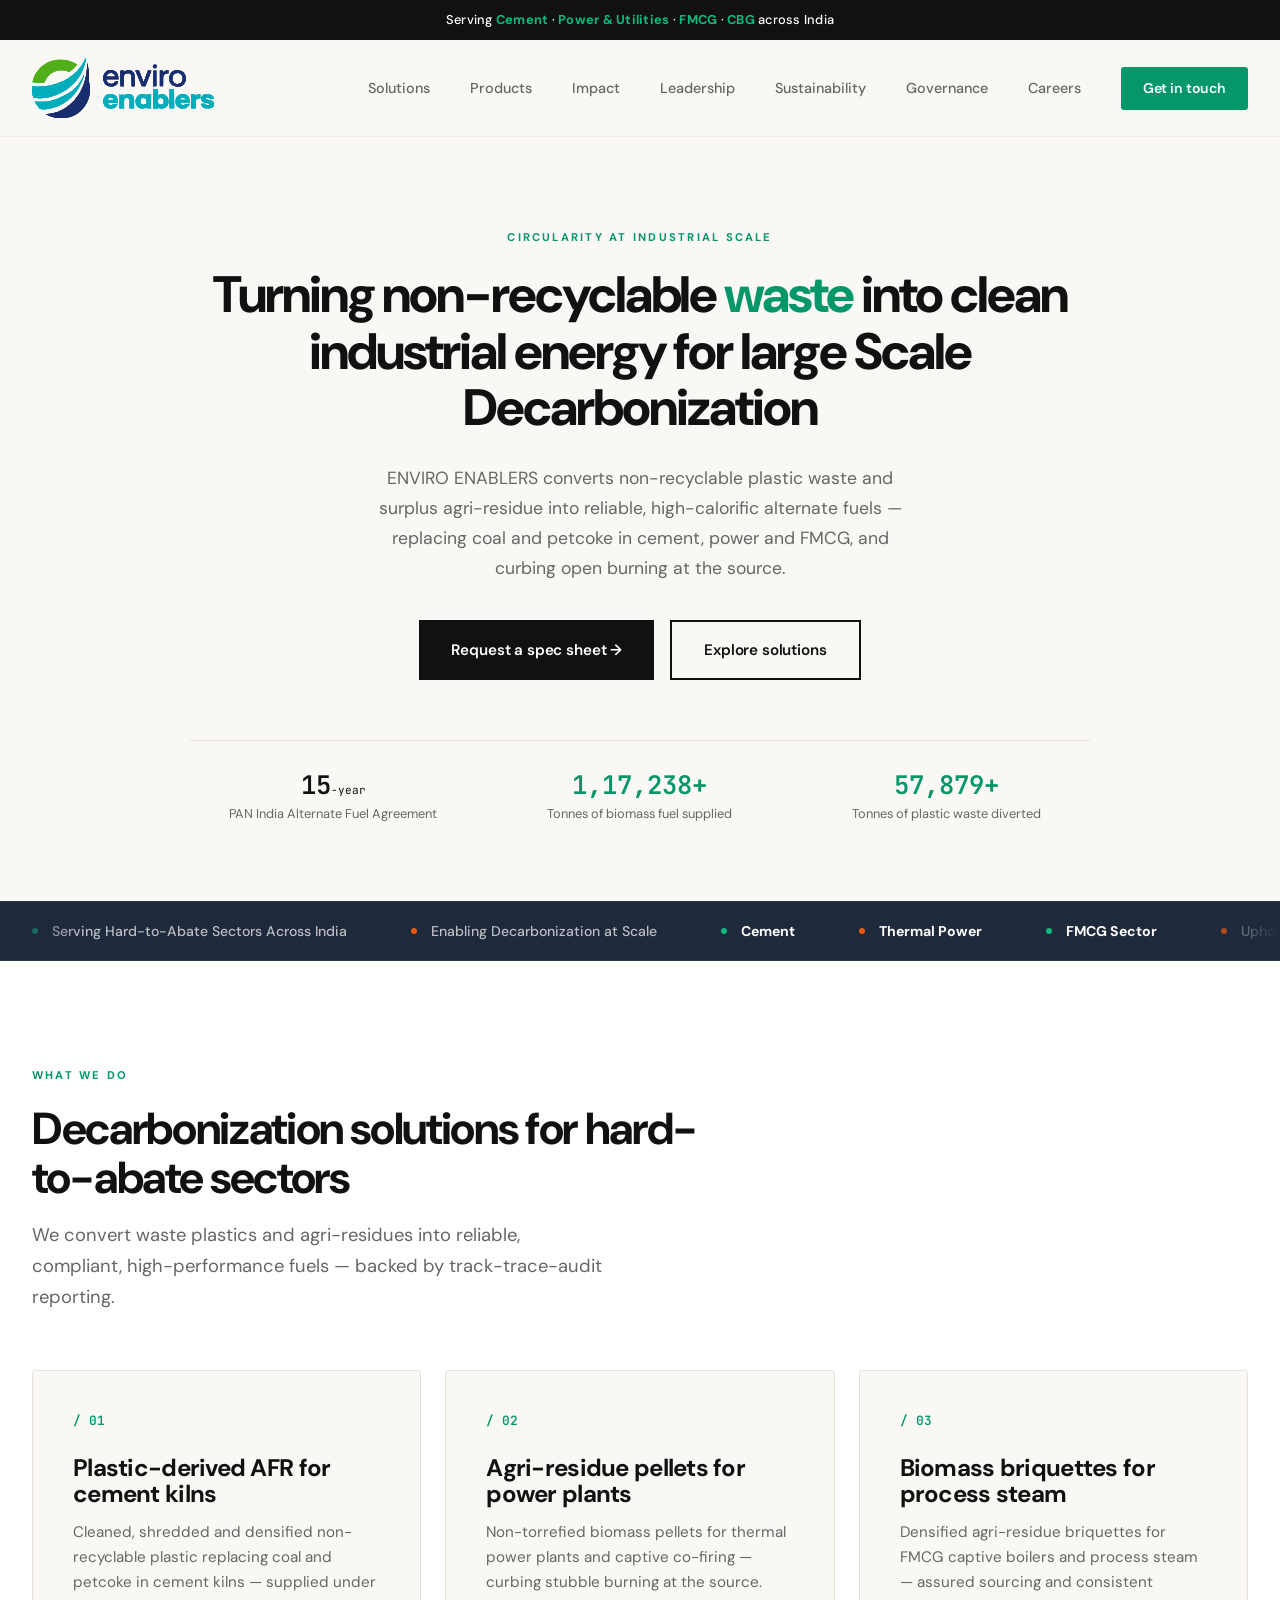
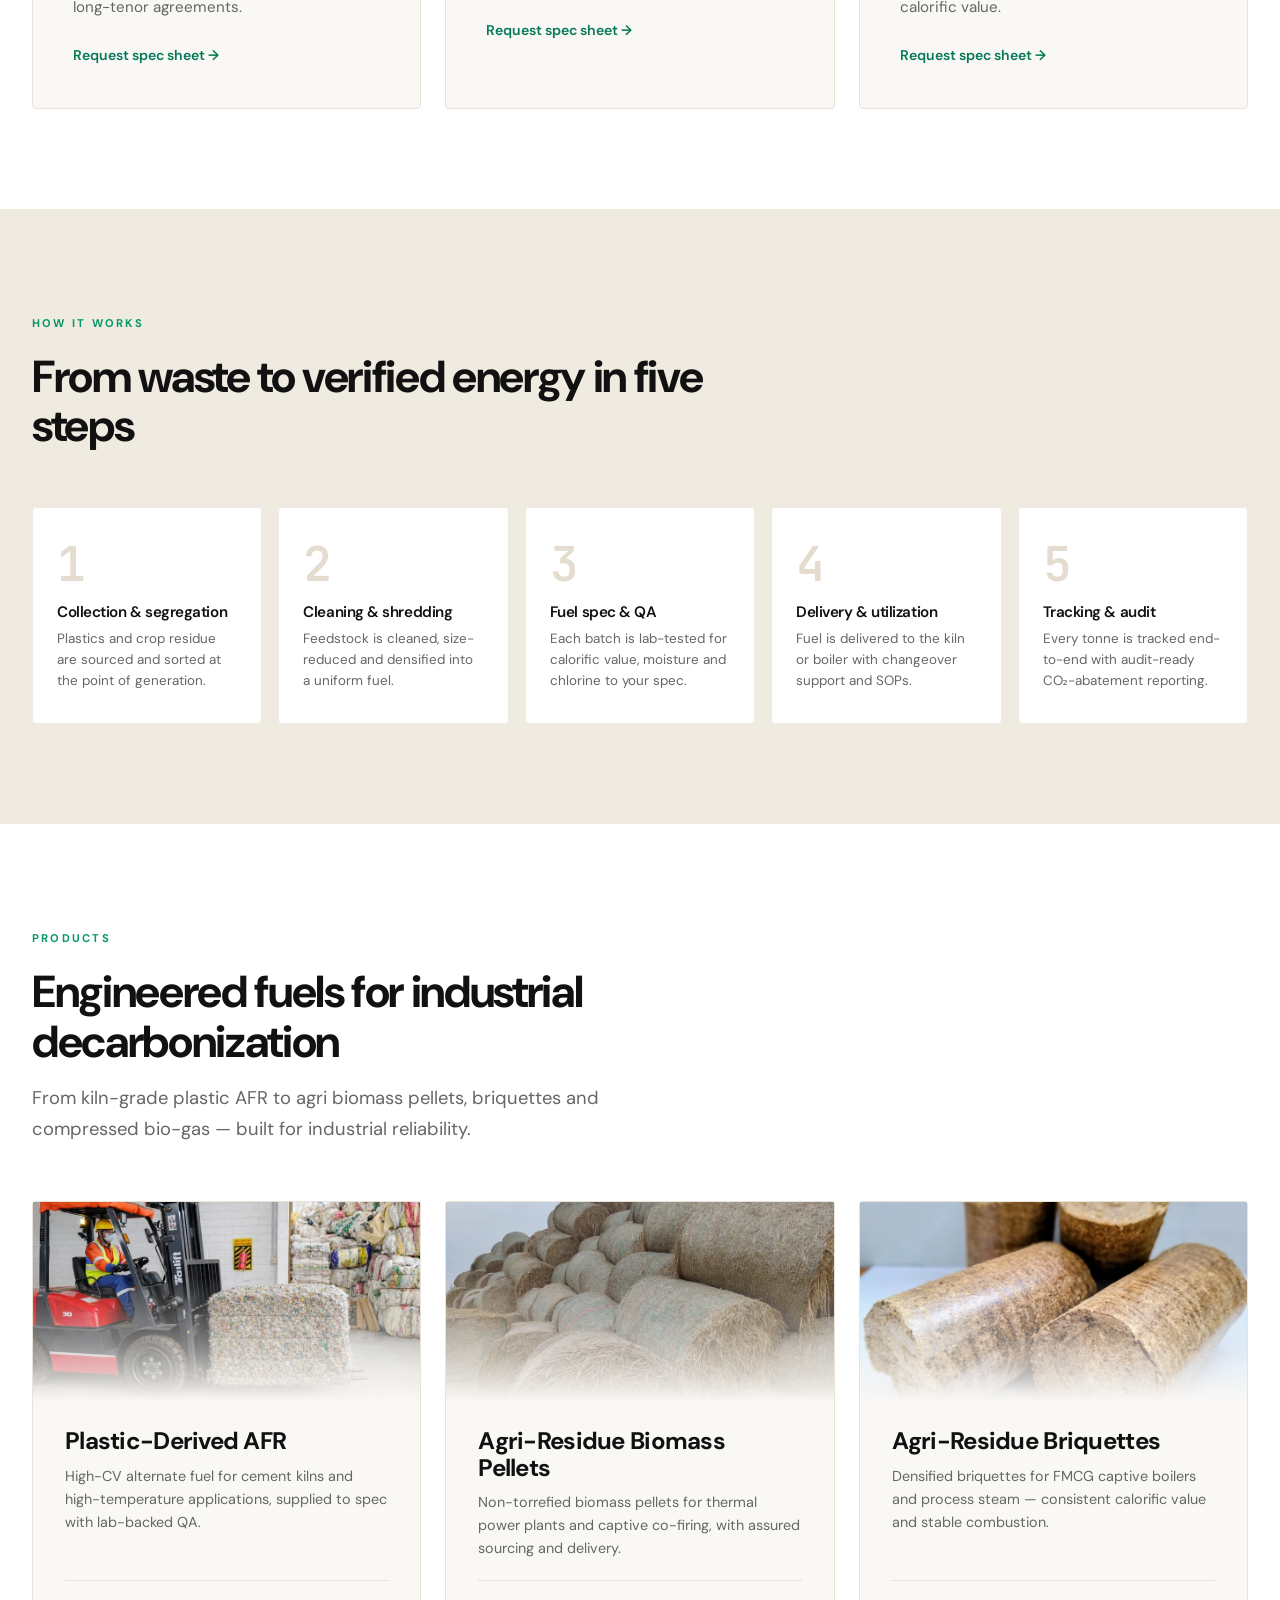
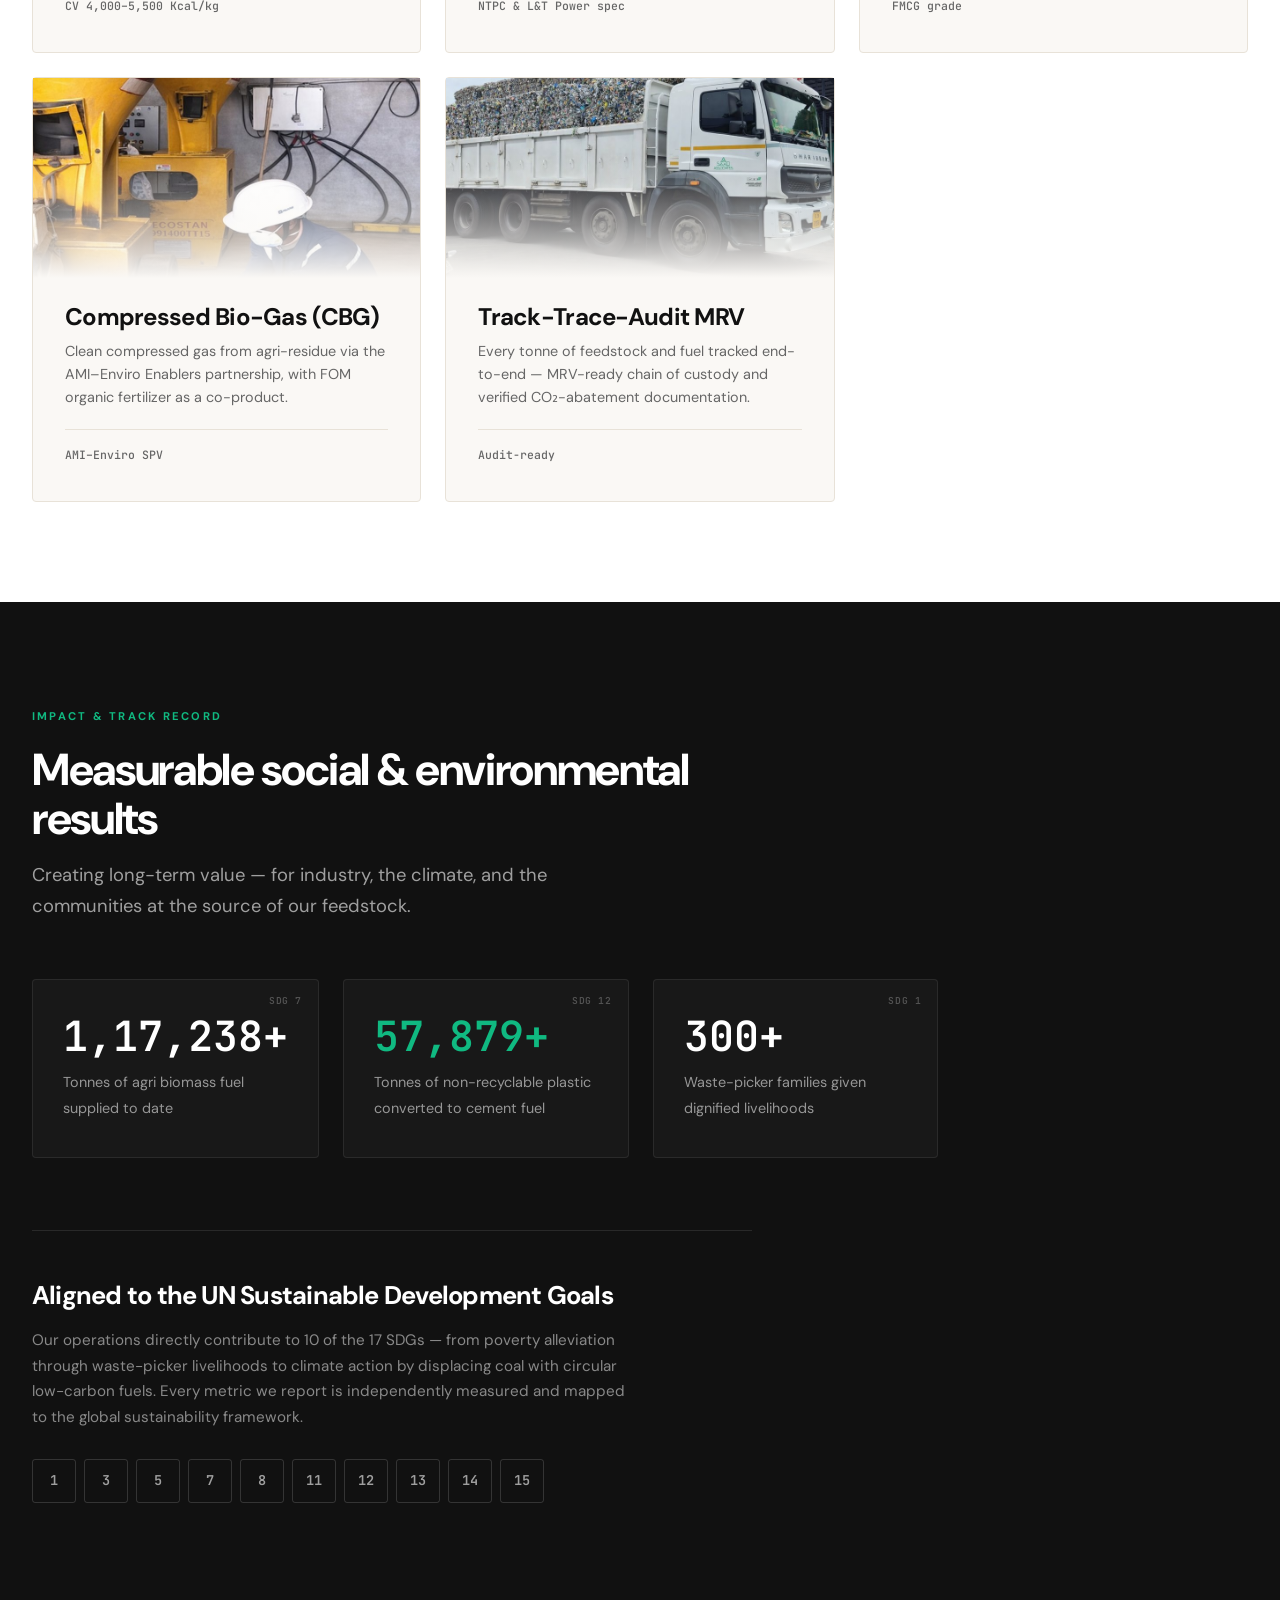
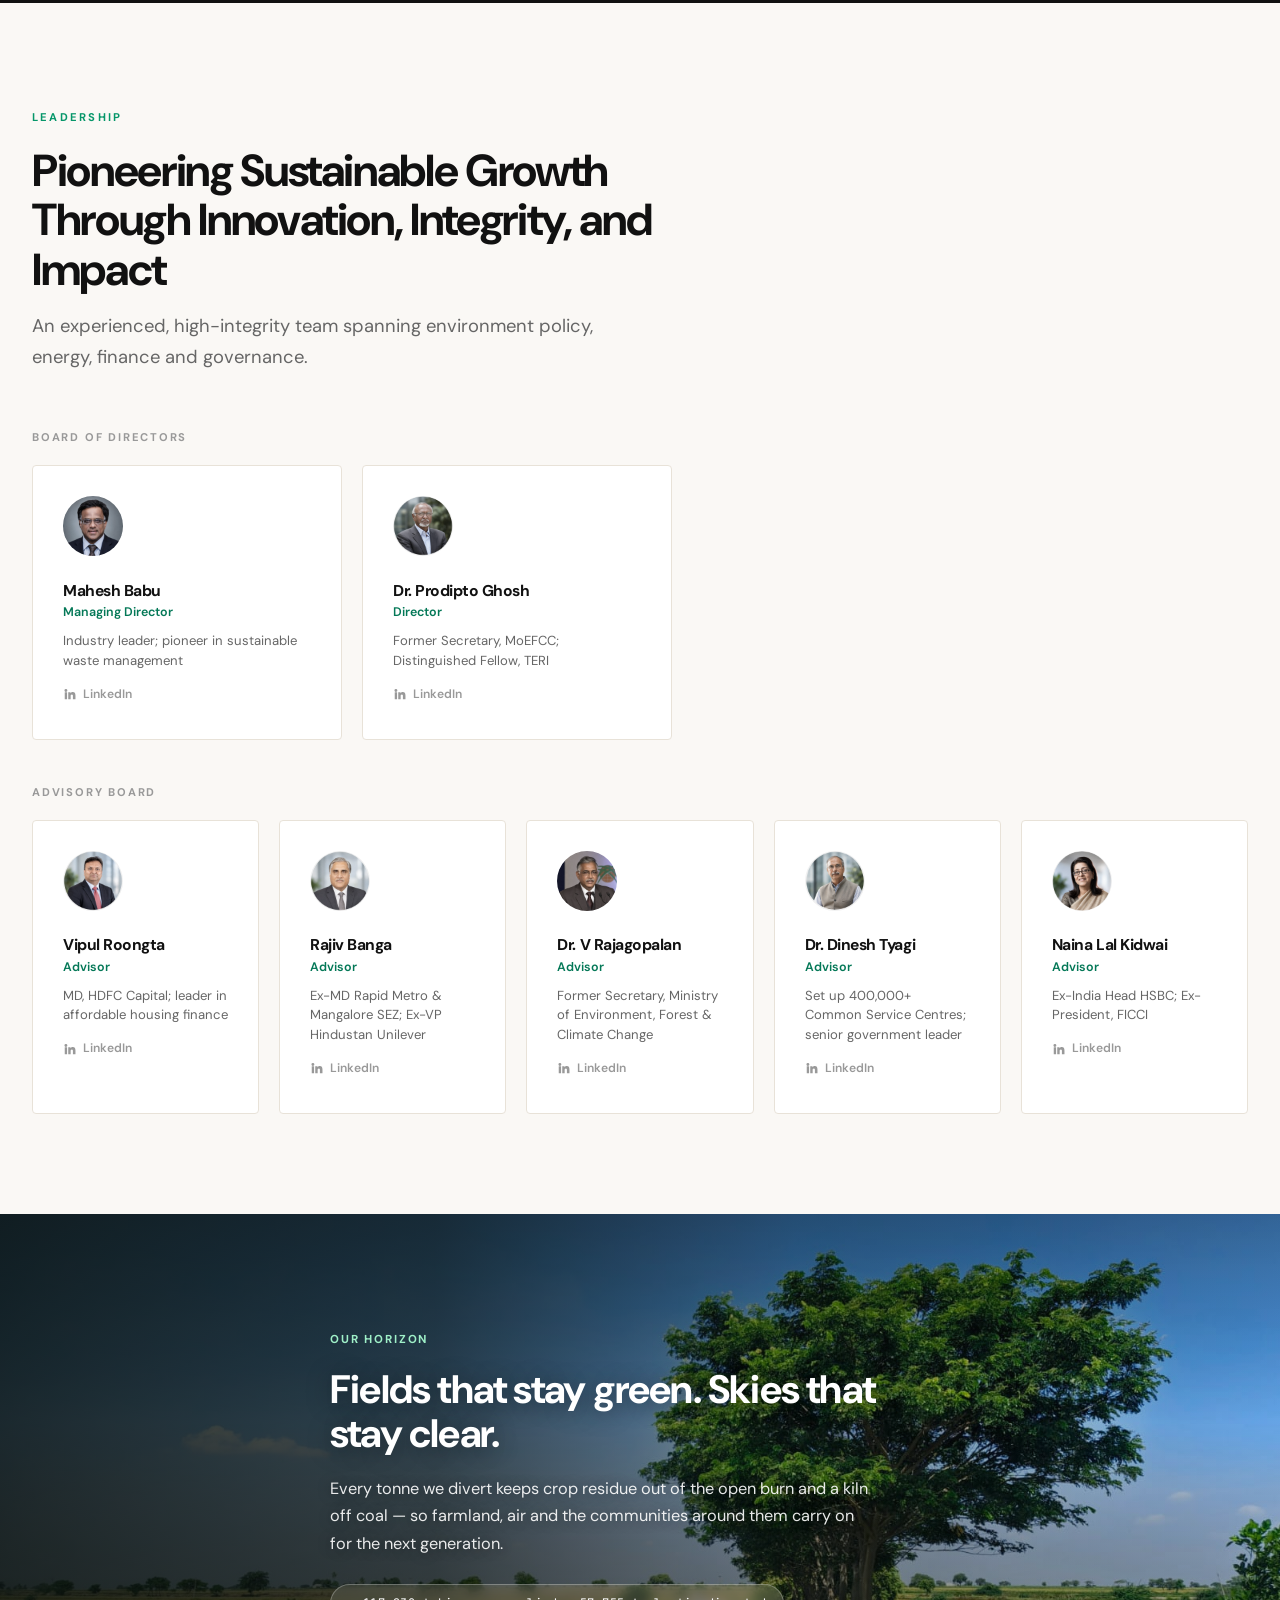
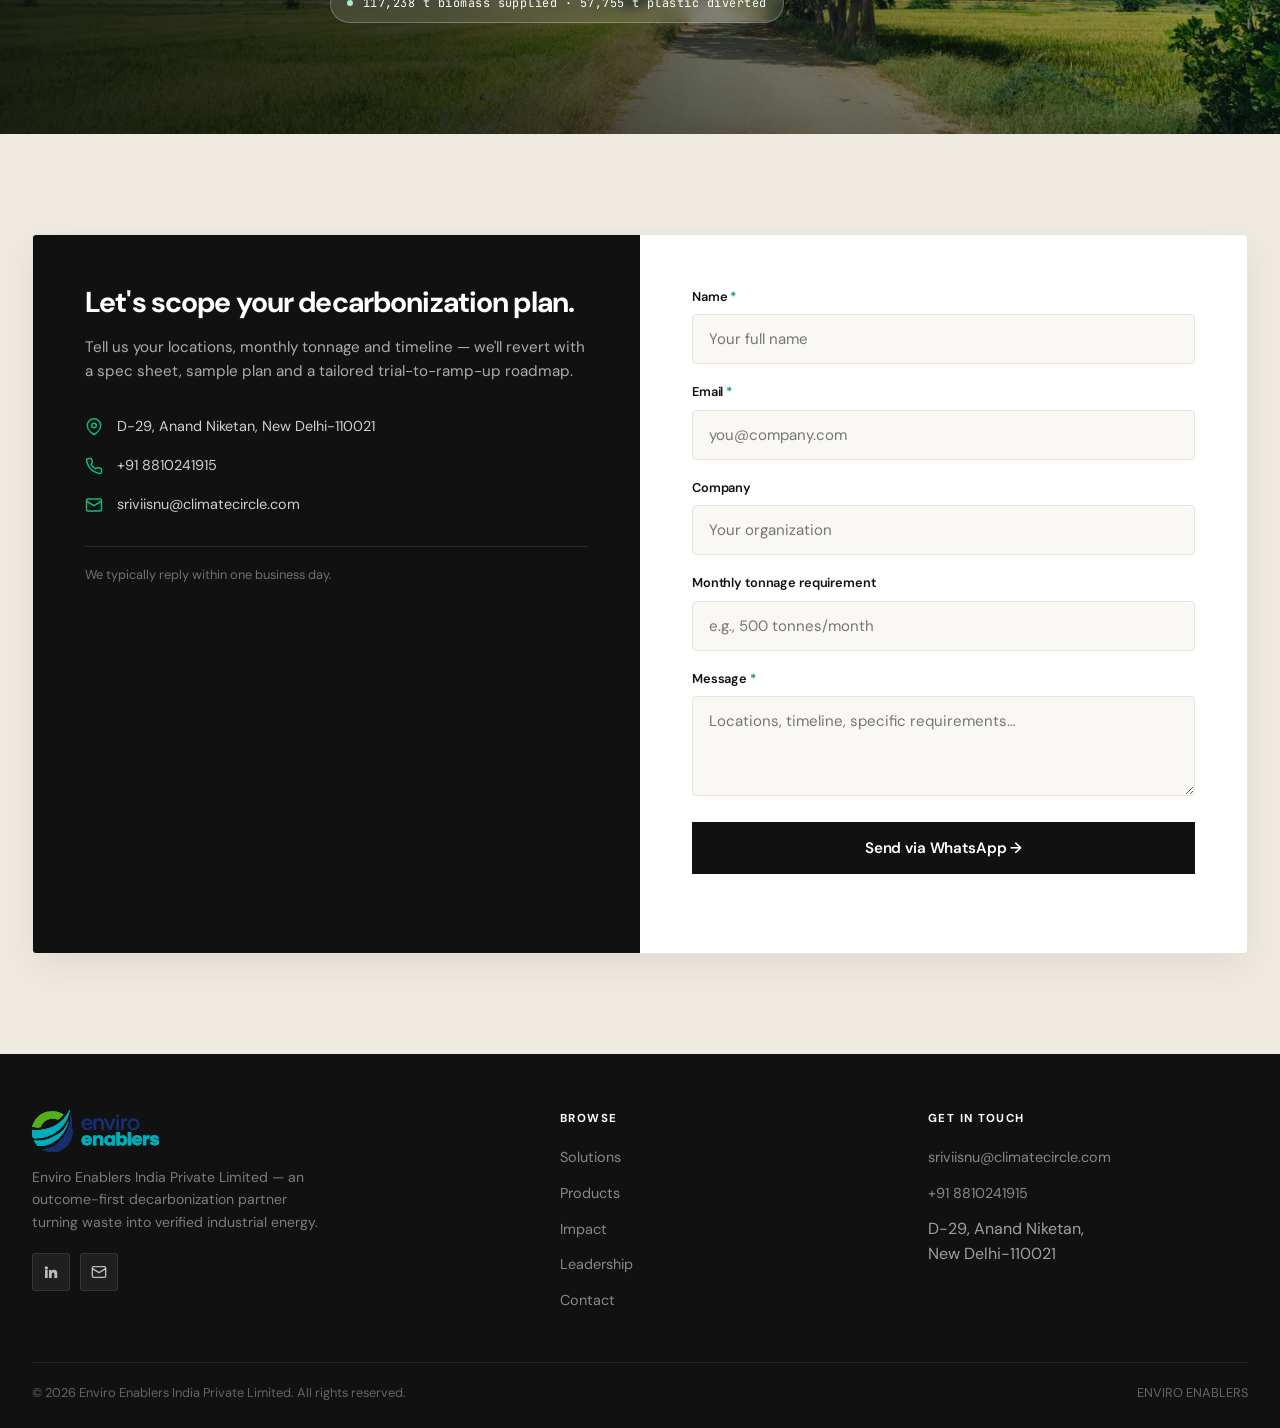
==== commit aa46acd7: "index: update cumulative counters (plastic-to-cement fuel 57,879 MT) [auto 2026-11-21 07:30]" ====
--- a/index.html
+++ b/index.html
@@ -1718,7 +1718,7 @@
                             <div class="lbl">Tonnes of biomass fuel supplied</div>
                         </div>
                         <div class="hero-metric">
-                            <div class="val emerald count" data-target="57785" data-suffix="+">0</div>
+                            <div class="val emerald count" data-target="57879" data-suffix="+">0</div>
                             <div class="lbl">Tonnes of plastic waste diverted</div>
                         </div>
                     </div>
@@ -1872,7 +1872,7 @@
                 </div>
                 <div class="impact-card reveal">
                     <span class="sdg-ref">SDG 12</span>
-                    <div class="val count" data-target="57785" data-suffix="+">0</div>
+                    <div class="val count" data-target="57879" data-suffix="+">0</div>
                     <span>Tonnes of non-recyclable plastic converted to cement fuel</span>
                 </div>
                 <div class="impact-card reveal">
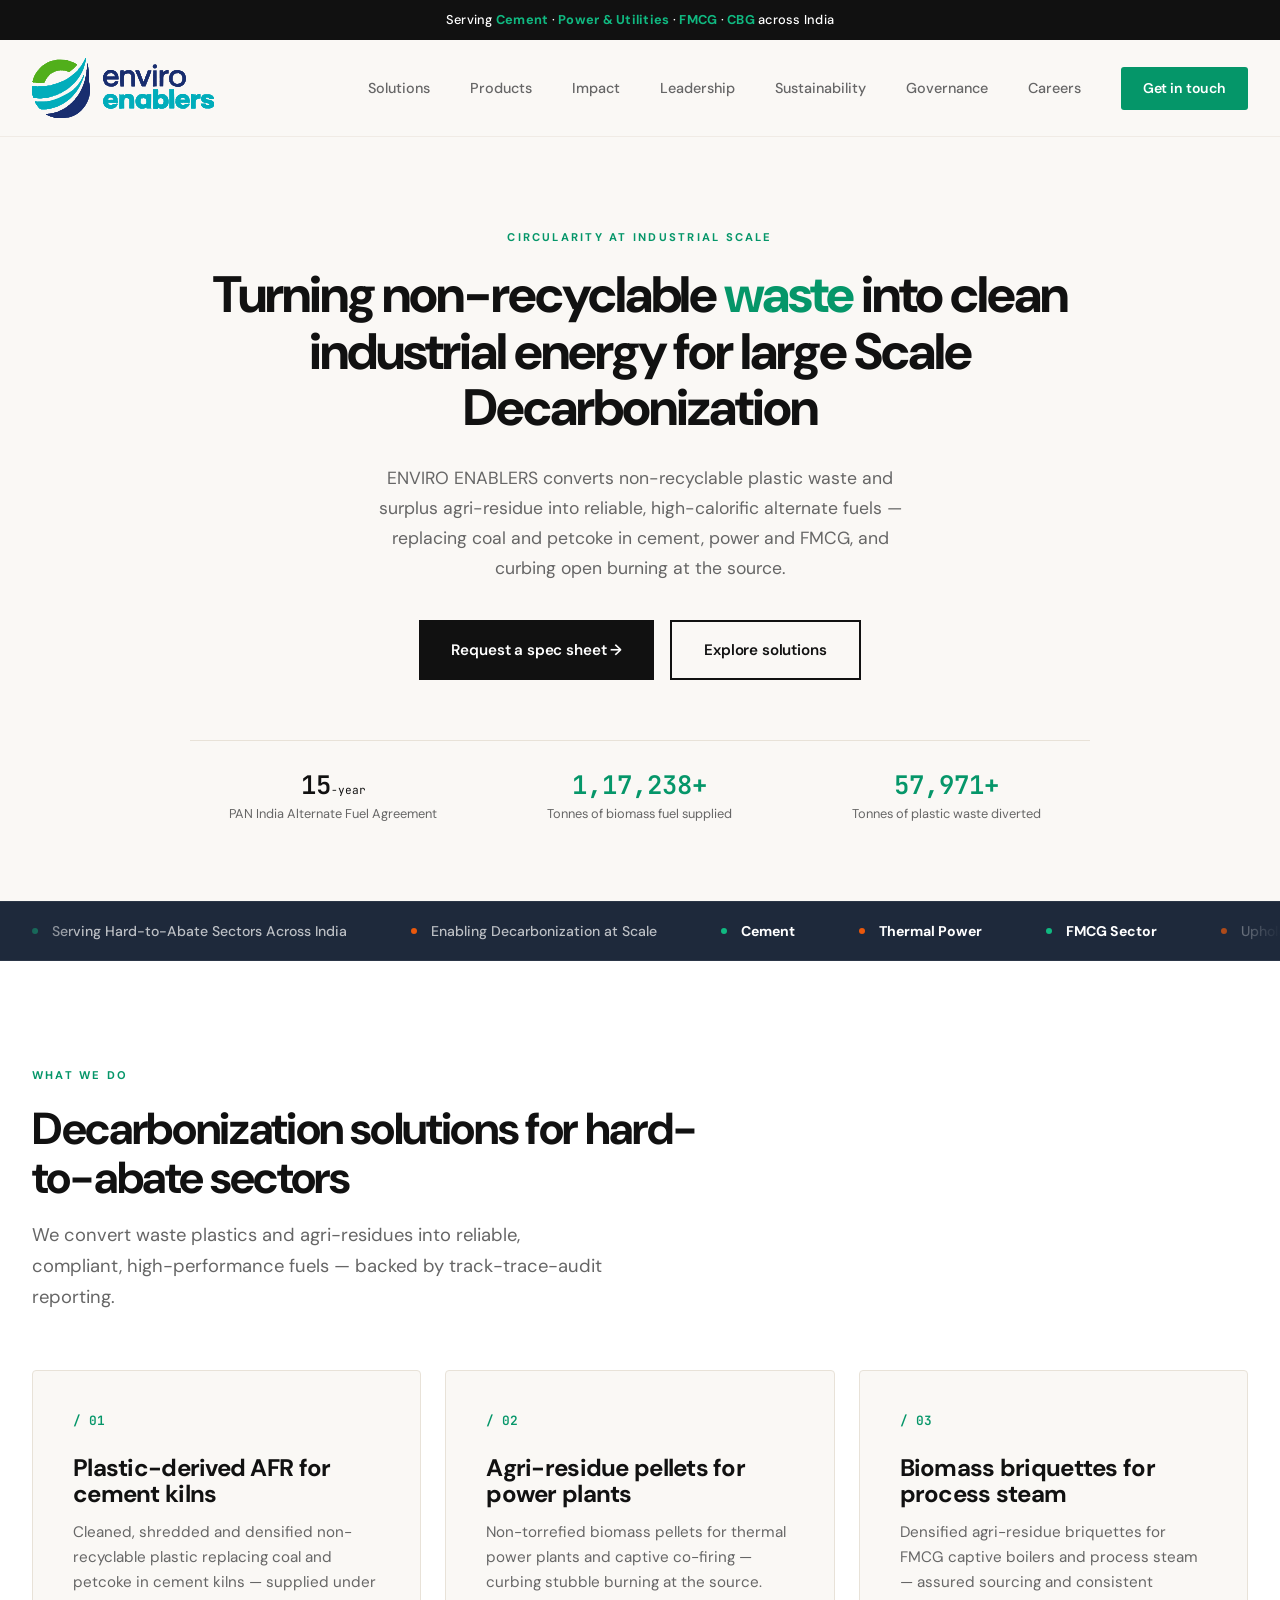
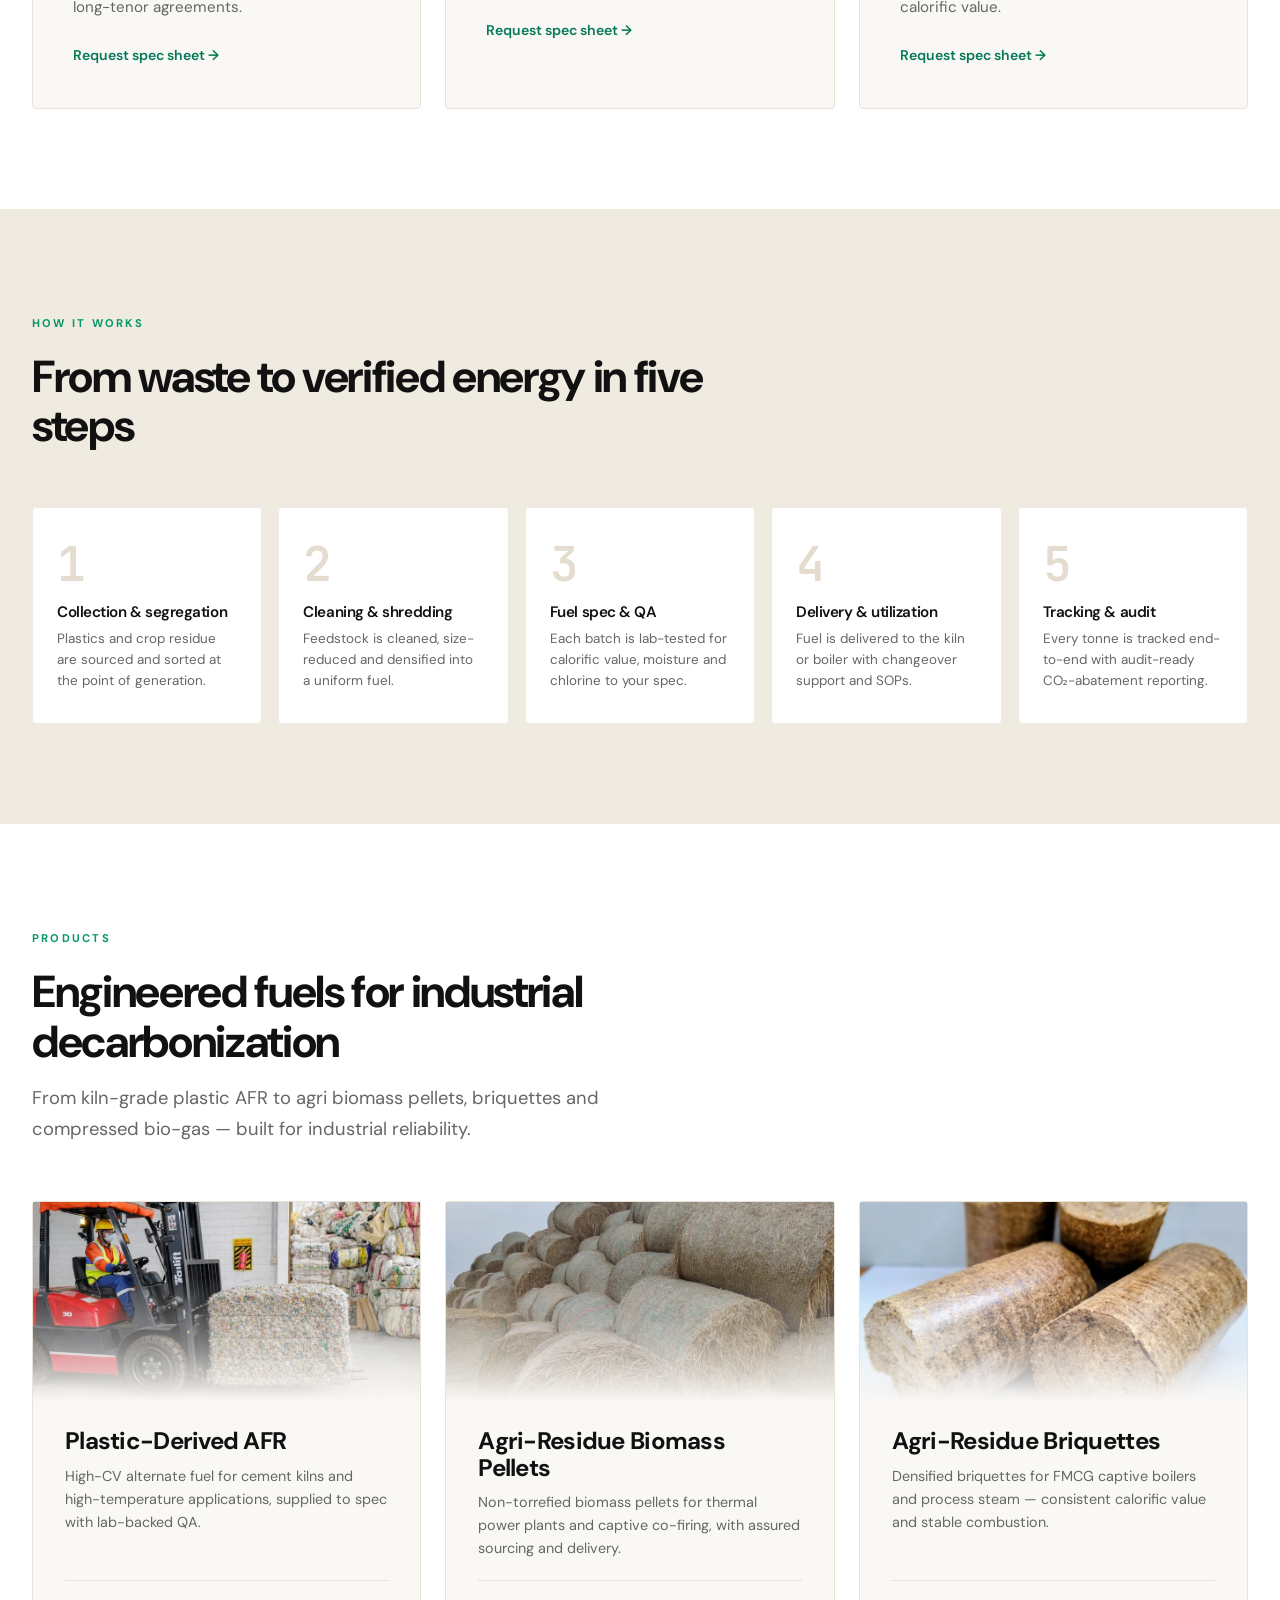
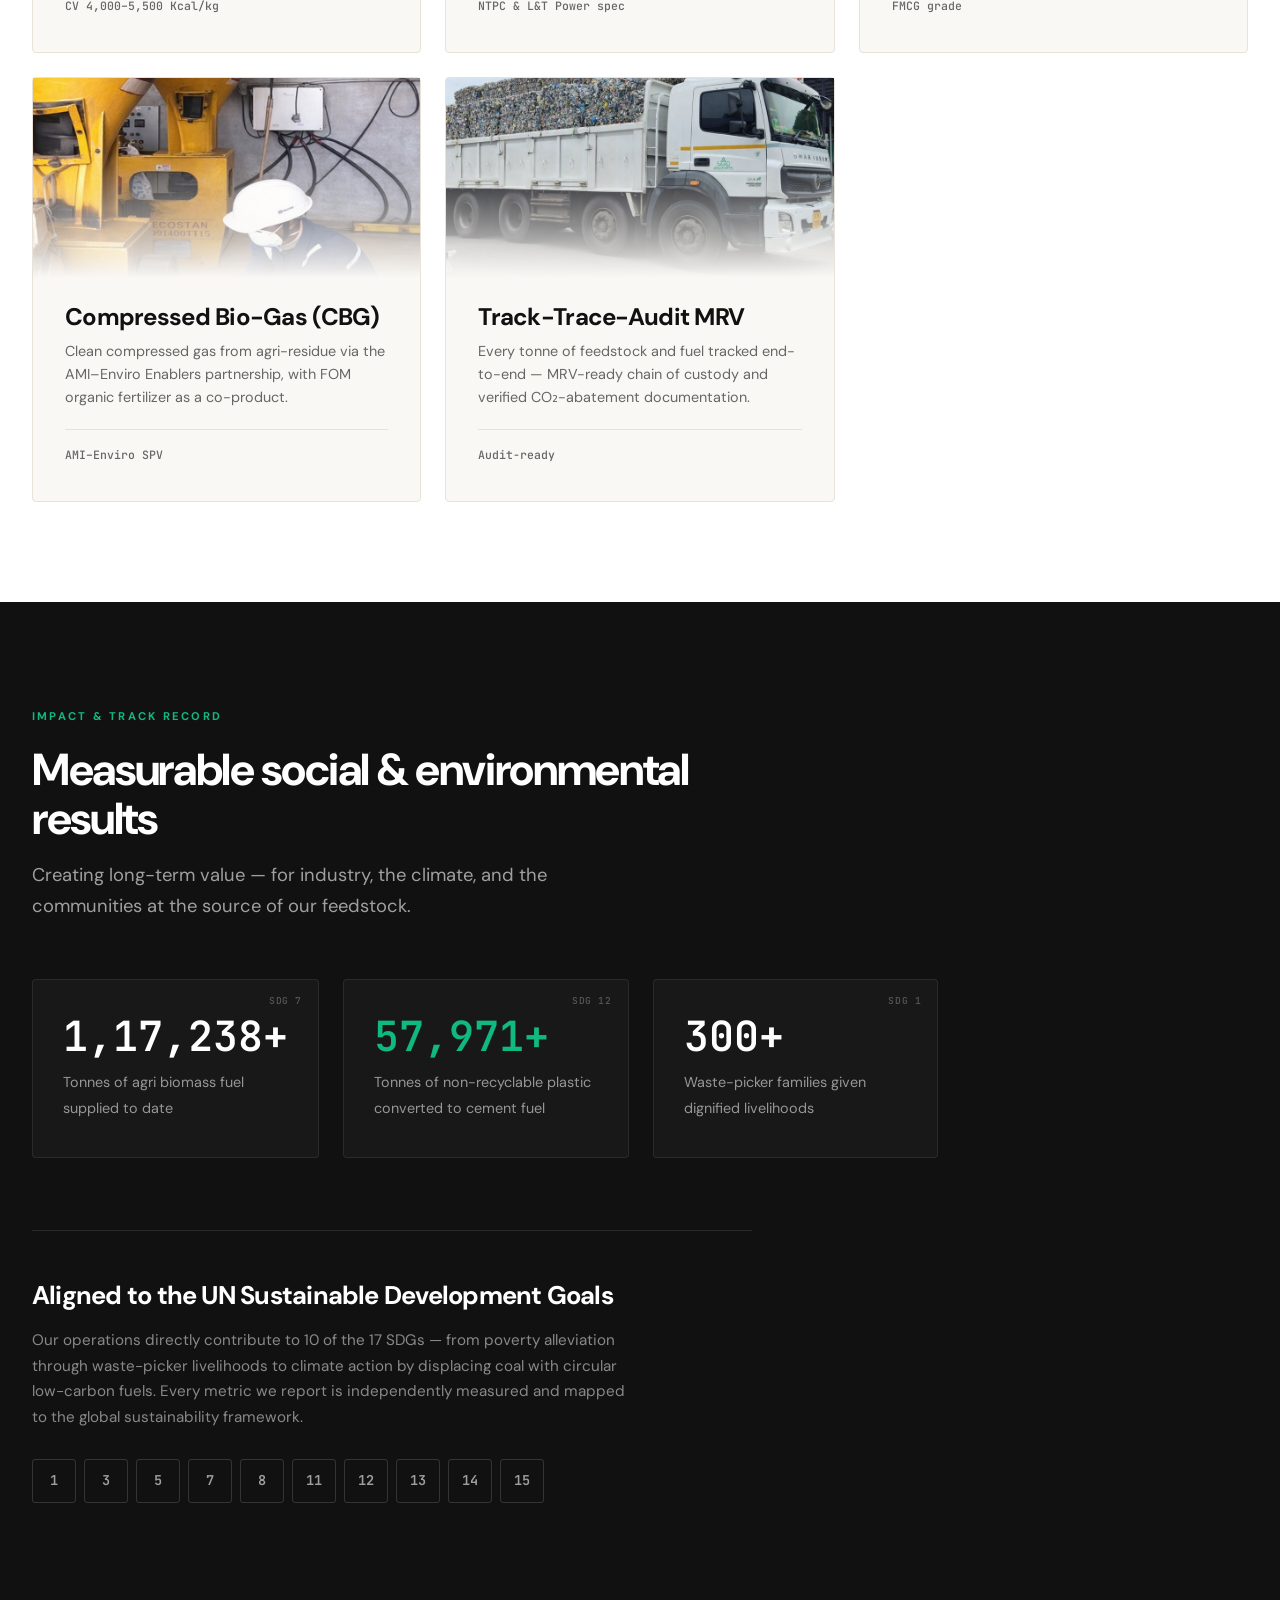
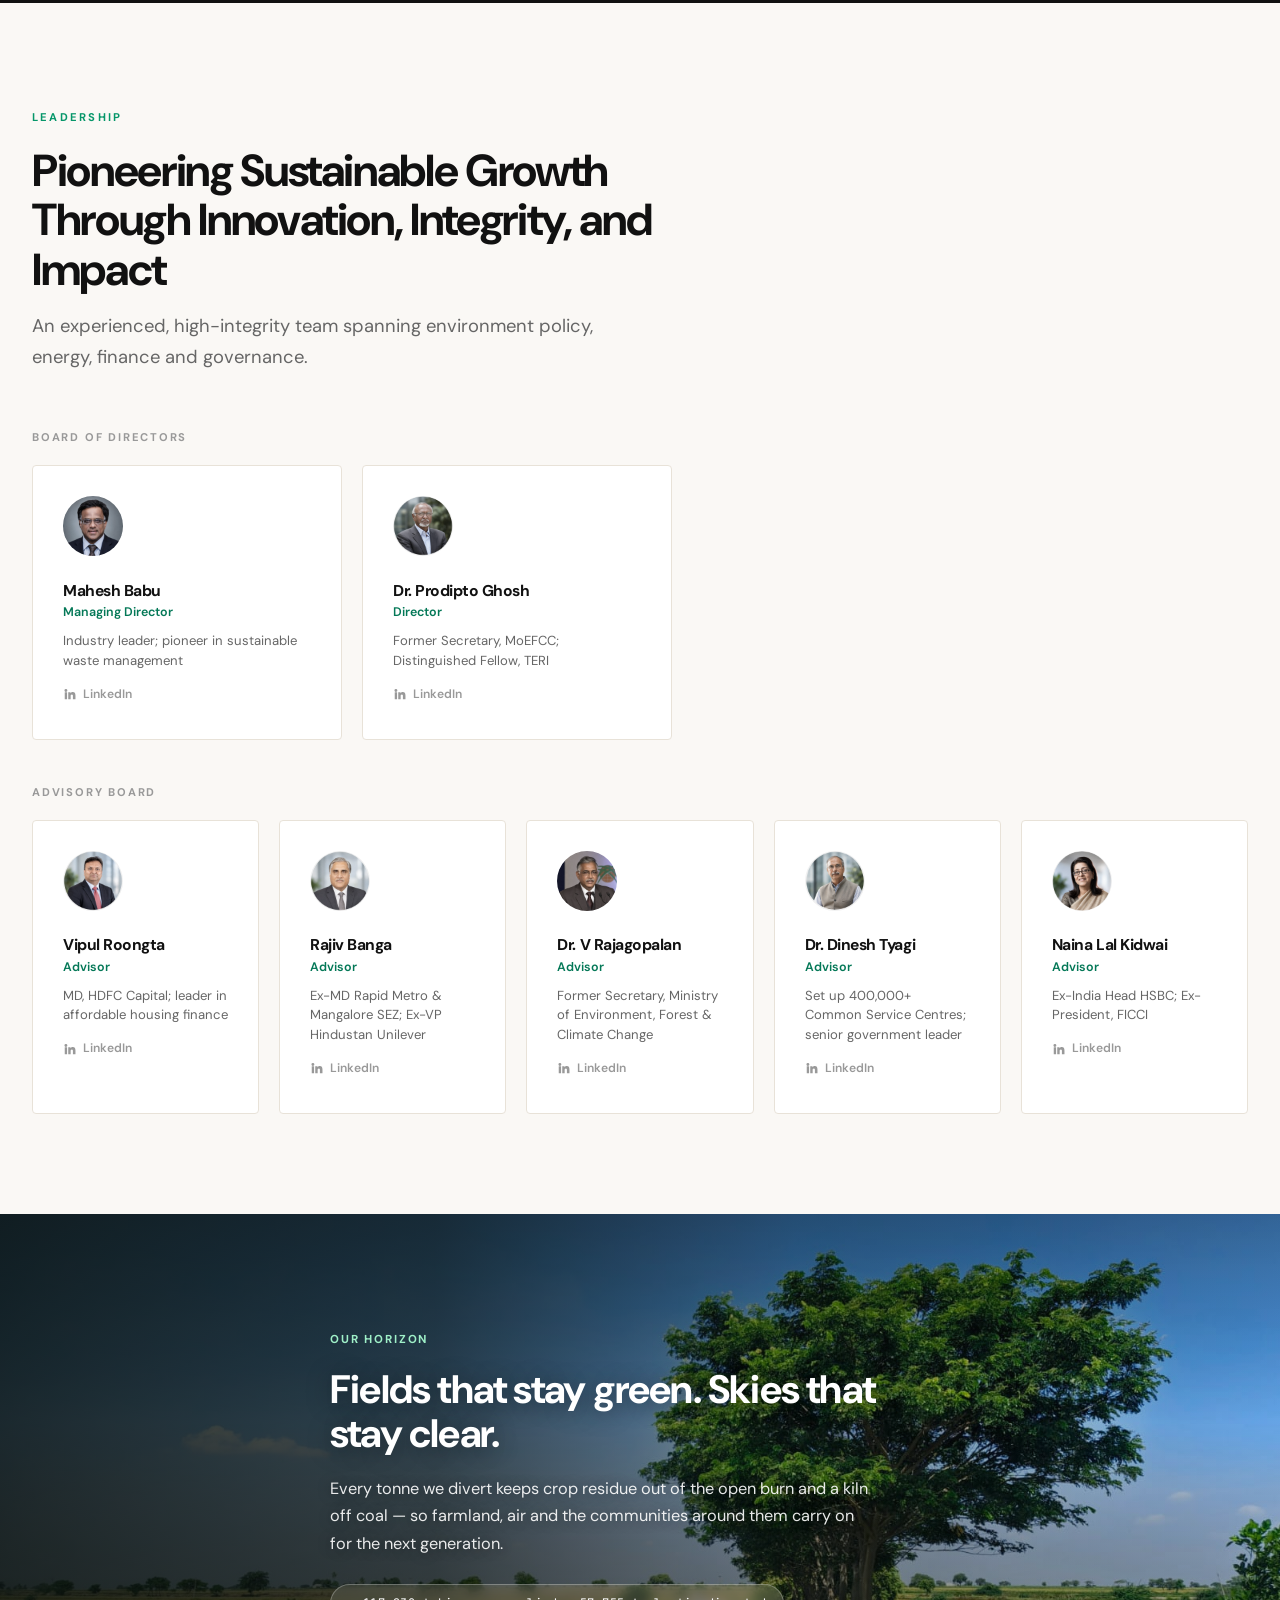
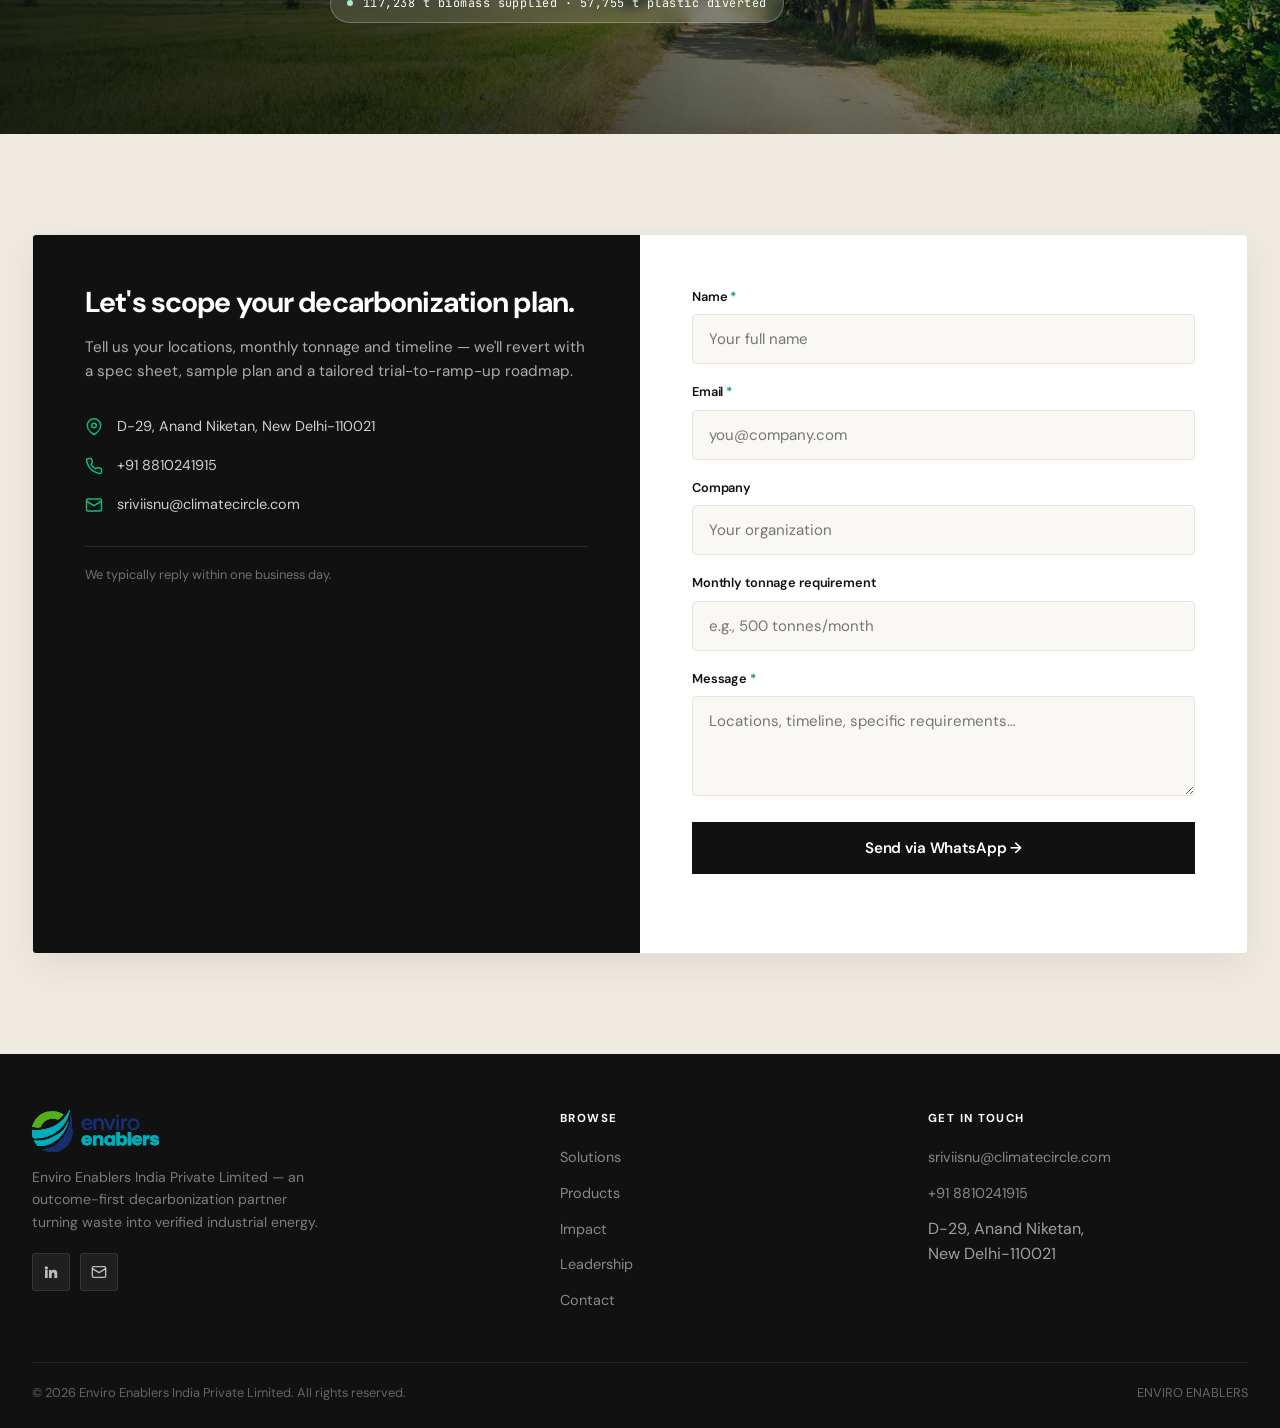
==== commit e3691739: "index: update cumulative counters (plastic-to-cement fuel 57,971 MT) [auto 2026-11-22 07:30]" ====
--- a/index.html
+++ b/index.html
@@ -1718,7 +1718,7 @@
                             <div class="lbl">Tonnes of biomass fuel supplied</div>
                         </div>
                         <div class="hero-metric">
-                            <div class="val emerald count" data-target="57879" data-suffix="+">0</div>
+                            <div class="val emerald count" data-target="57971" data-suffix="+">0</div>
                             <div class="lbl">Tonnes of plastic waste diverted</div>
                         </div>
                     </div>
@@ -1872,7 +1872,7 @@
                 </div>
                 <div class="impact-card reveal">
                     <span class="sdg-ref">SDG 12</span>
-                    <div class="val count" data-target="57879" data-suffix="+">0</div>
+                    <div class="val count" data-target="57971" data-suffix="+">0</div>
                     <span>Tonnes of non-recyclable plastic converted to cement fuel</span>
                 </div>
                 <div class="impact-card reveal">
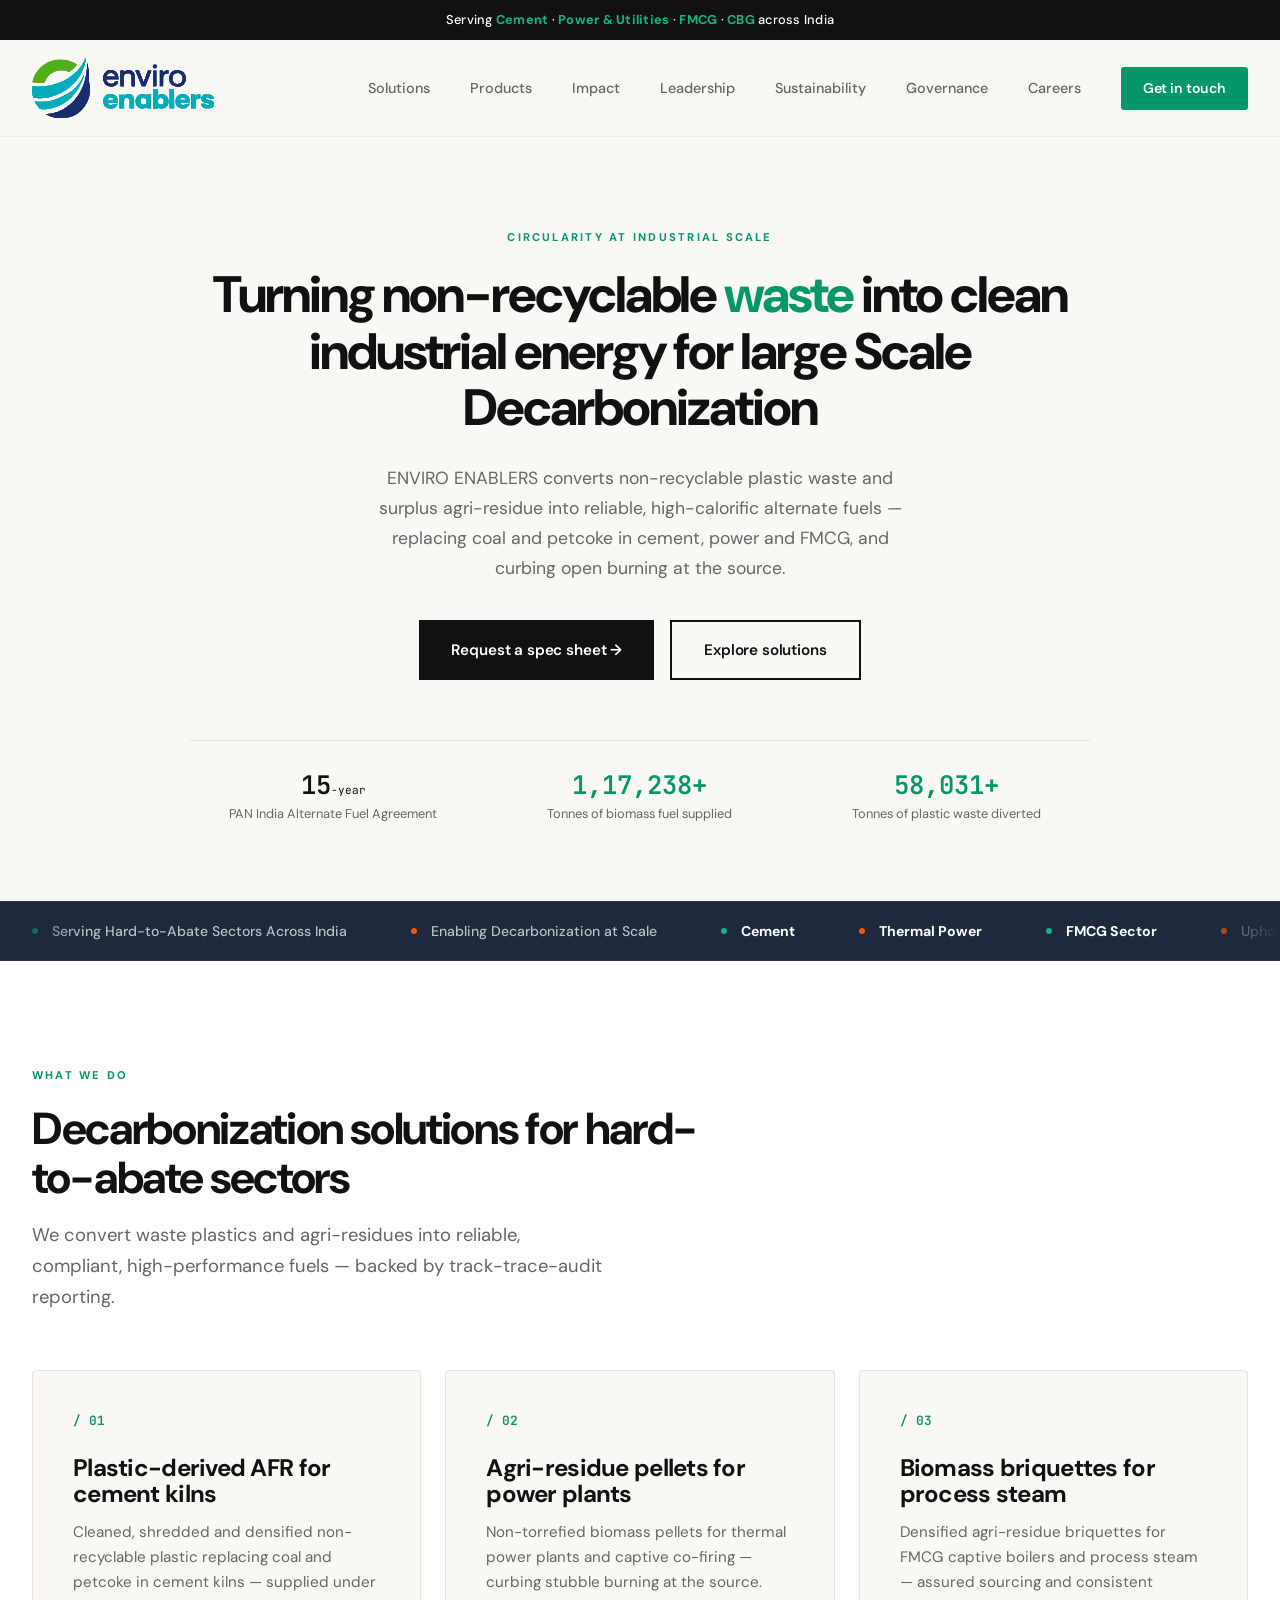
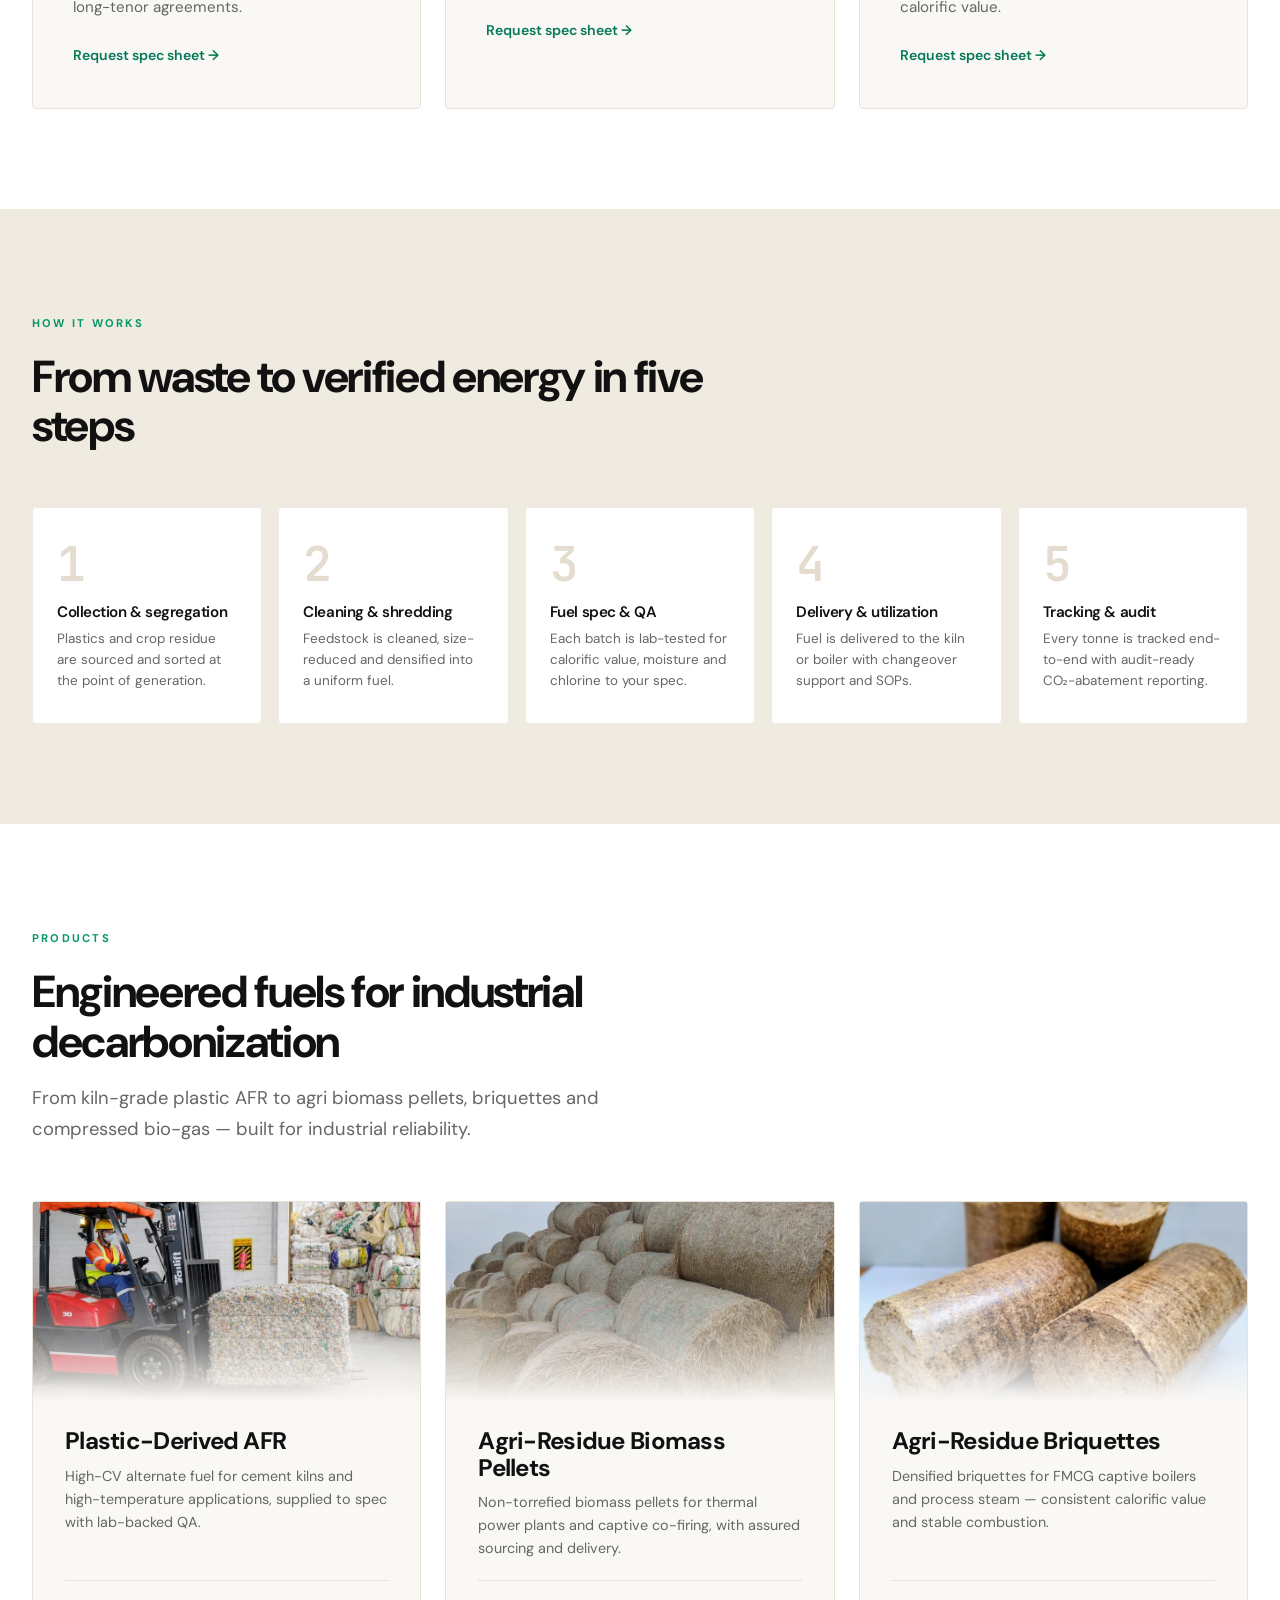
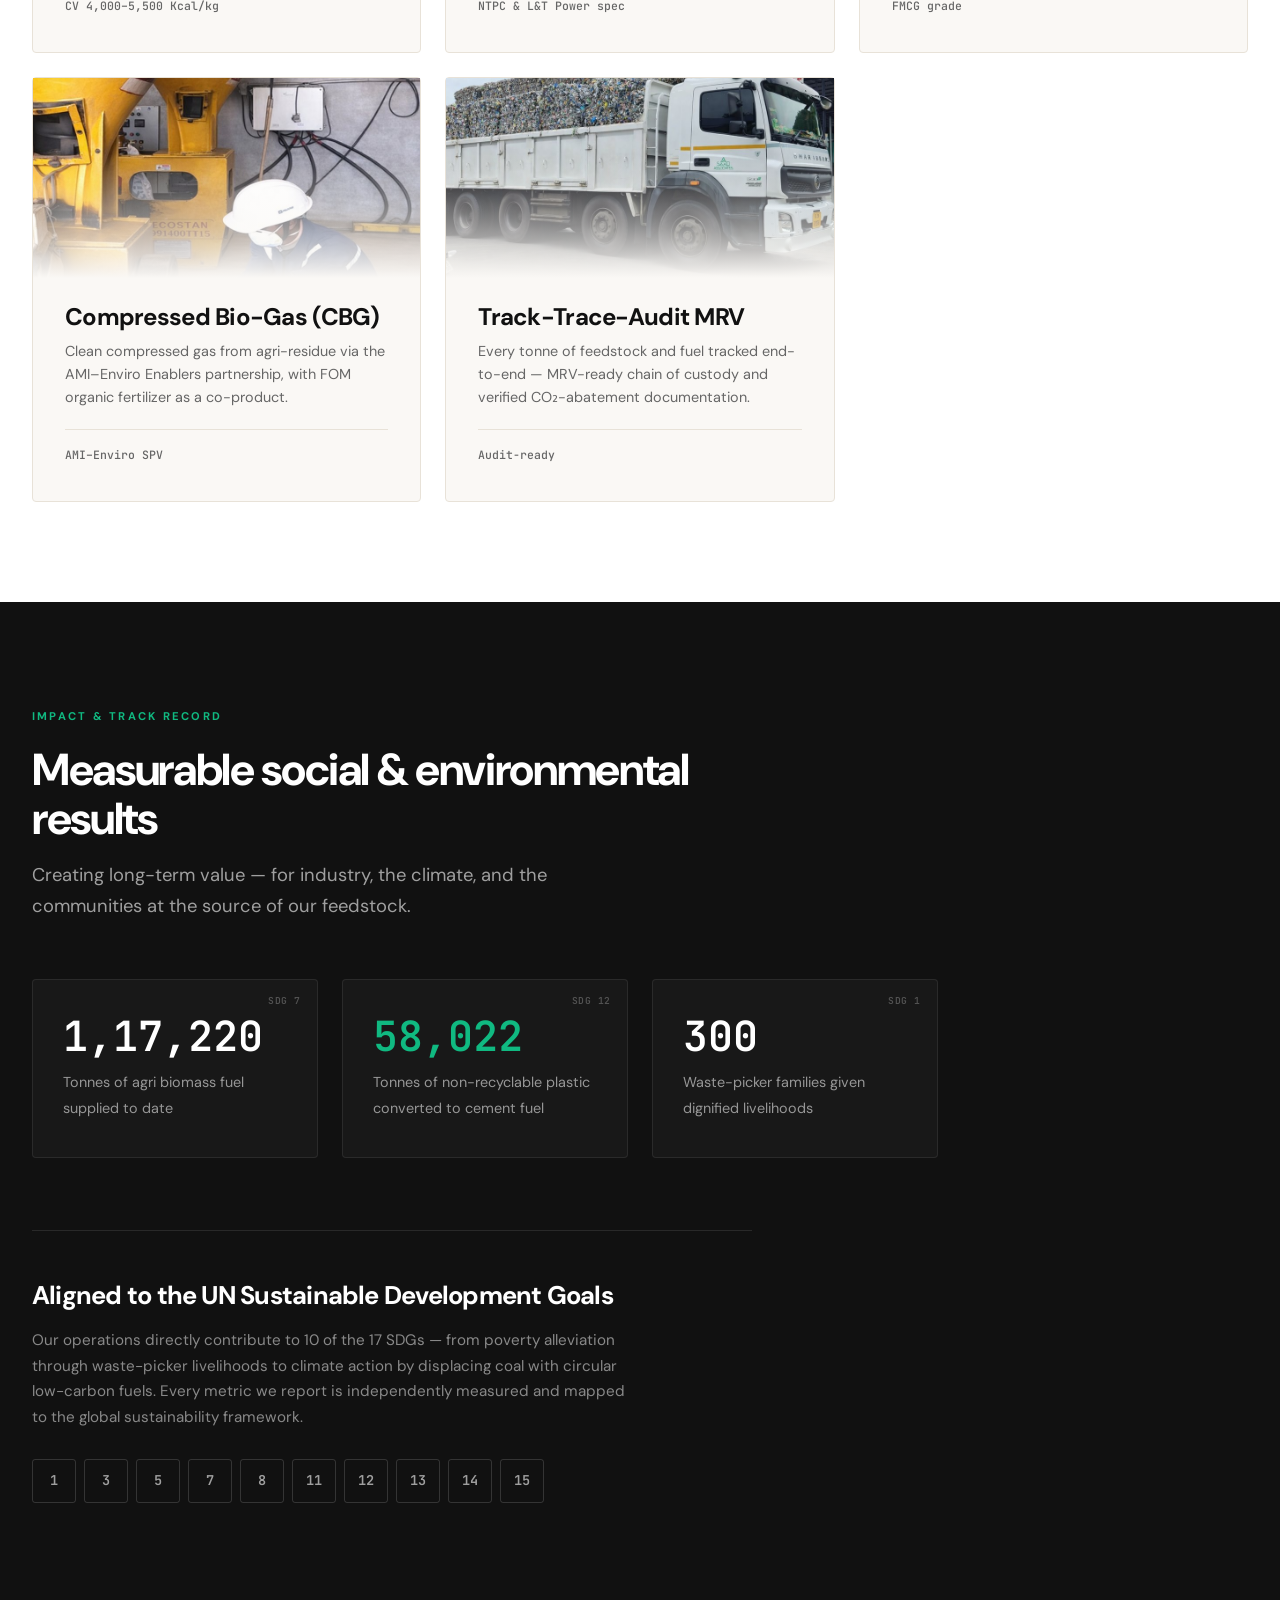
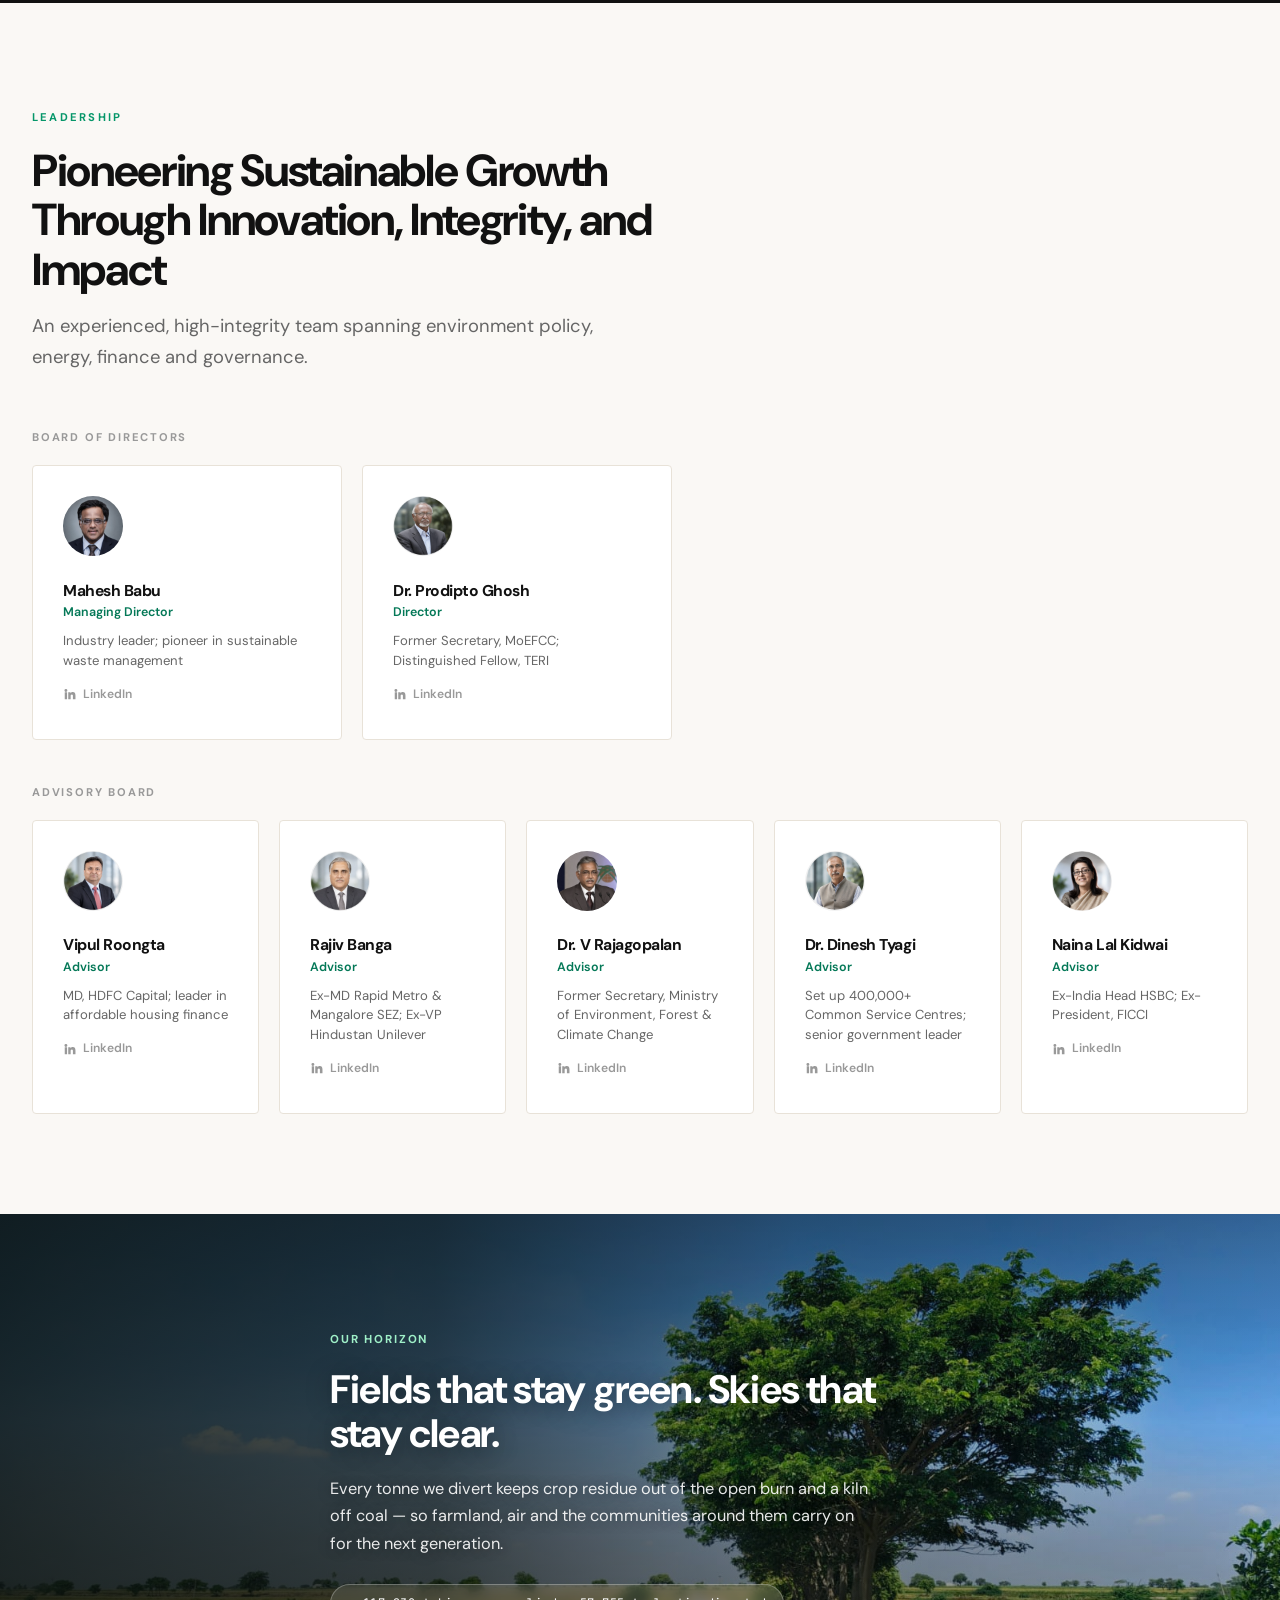
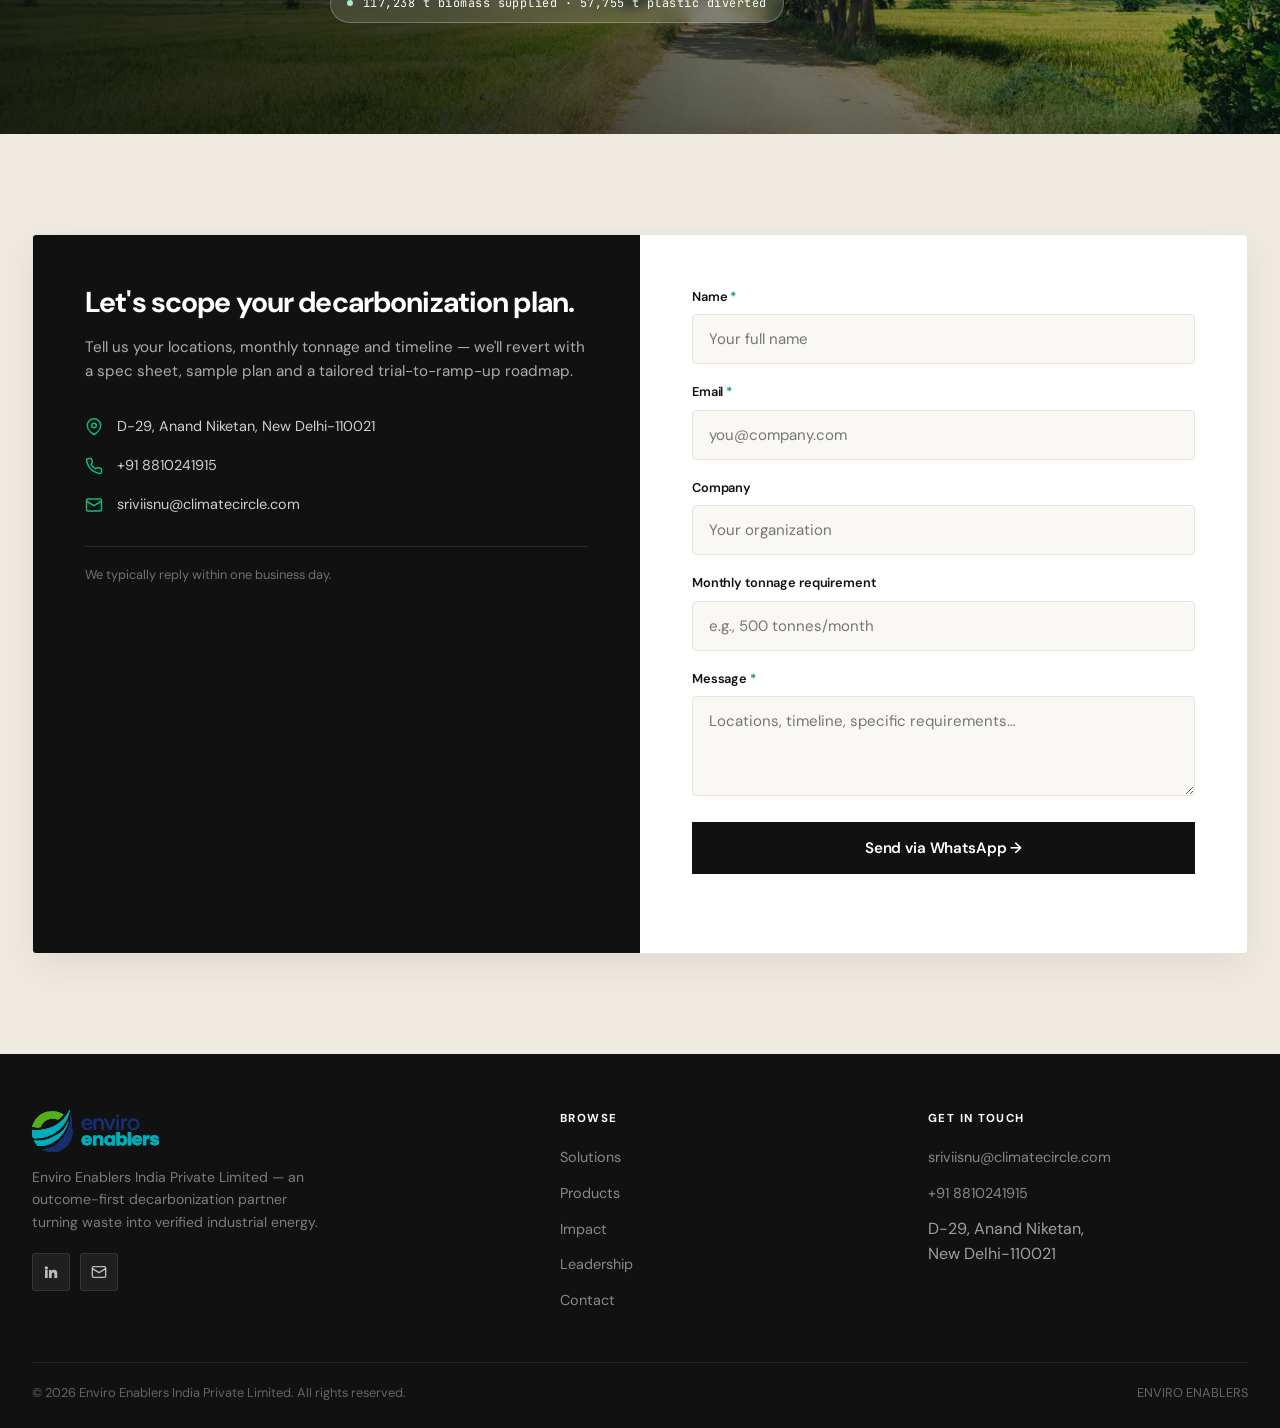
==== commit 396ae42b: "index: update cumulative counters (plastic-to-cement fuel 58,031 MT) [auto 2026-11-24 07:30]" ====
--- a/index.html
+++ b/index.html
@@ -1718,7 +1718,7 @@
                             <div class="lbl">Tonnes of biomass fuel supplied</div>
                         </div>
                         <div class="hero-metric">
-                            <div class="val emerald count" data-target="57971" data-suffix="+">0</div>
+                            <div class="val emerald count" data-target="58031" data-suffix="+">0</div>
                             <div class="lbl">Tonnes of plastic waste diverted</div>
                         </div>
                     </div>
@@ -1872,7 +1872,7 @@
                 </div>
                 <div class="impact-card reveal">
                     <span class="sdg-ref">SDG 12</span>
-                    <div class="val count" data-target="57971" data-suffix="+">0</div>
+                    <div class="val count" data-target="58031" data-suffix="+">0</div>
                     <span>Tonnes of non-recyclable plastic converted to cement fuel</span>
                 </div>
                 <div class="impact-card reveal">
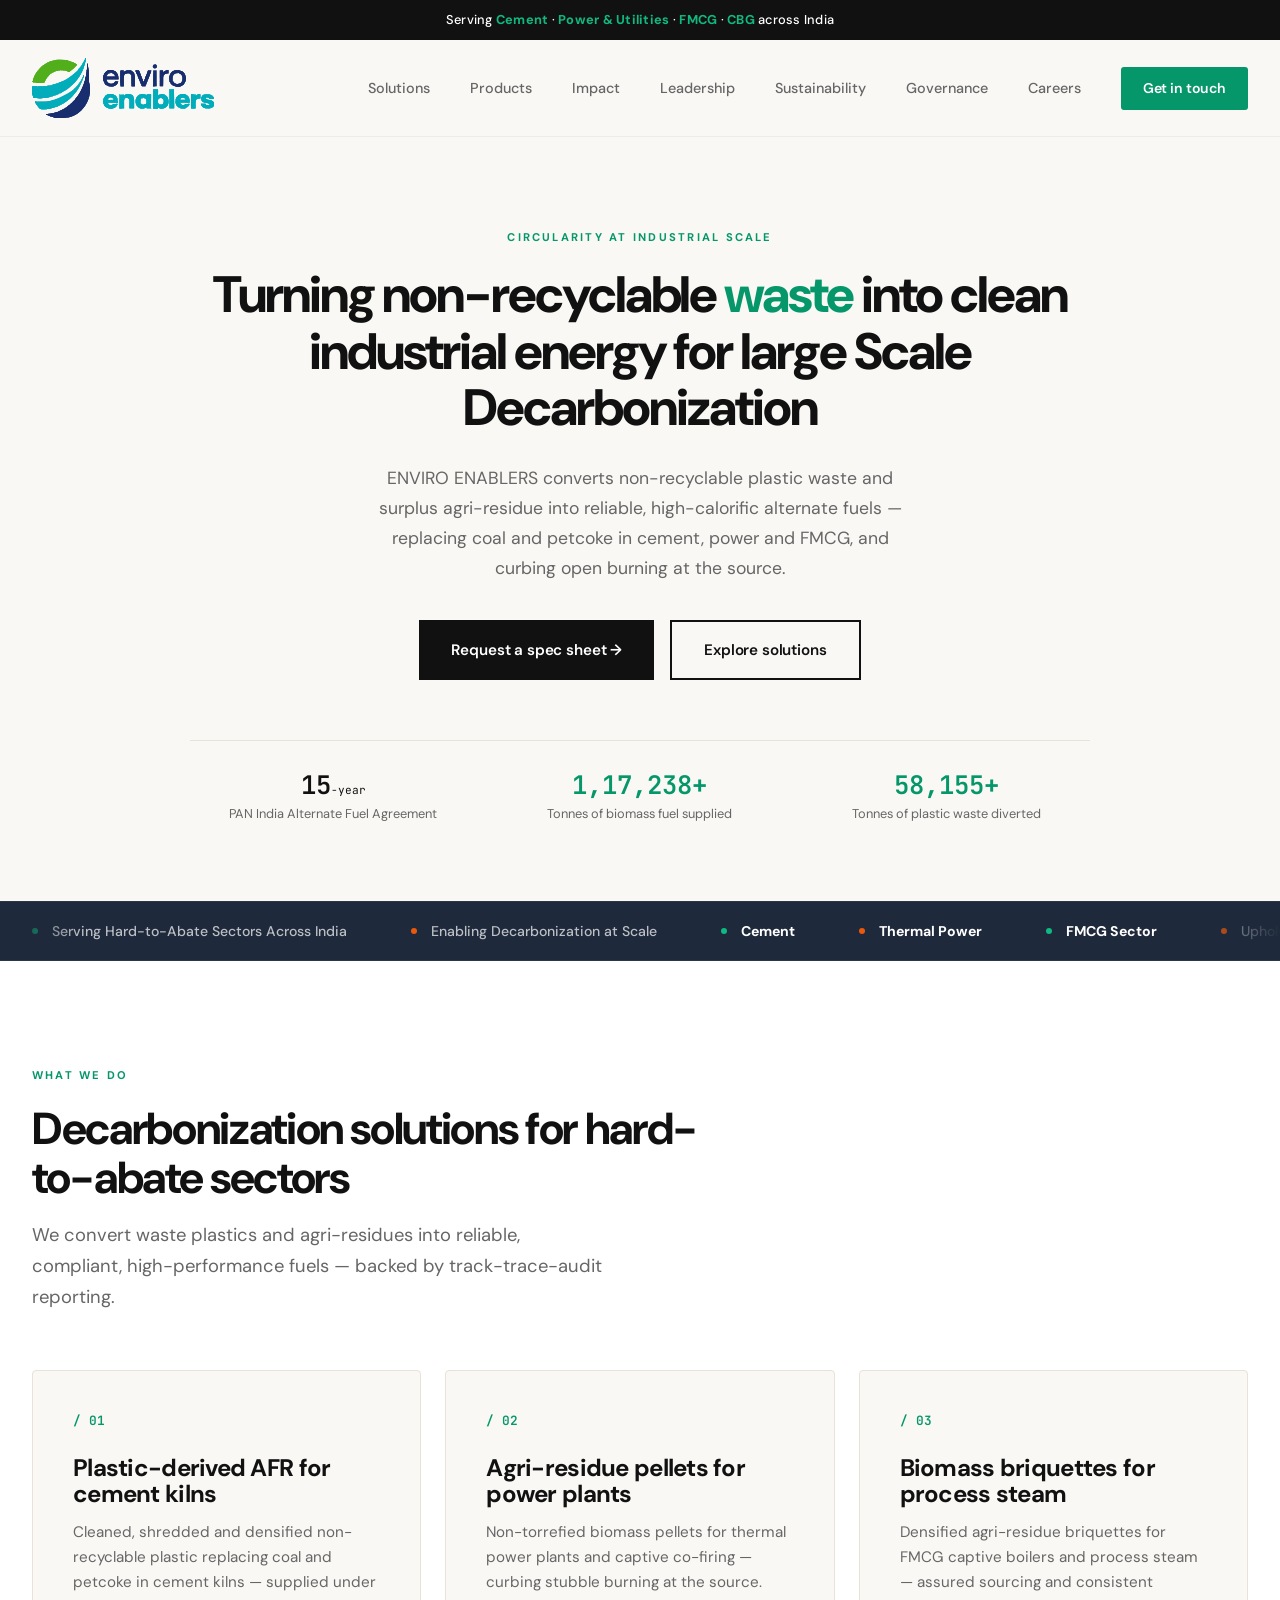
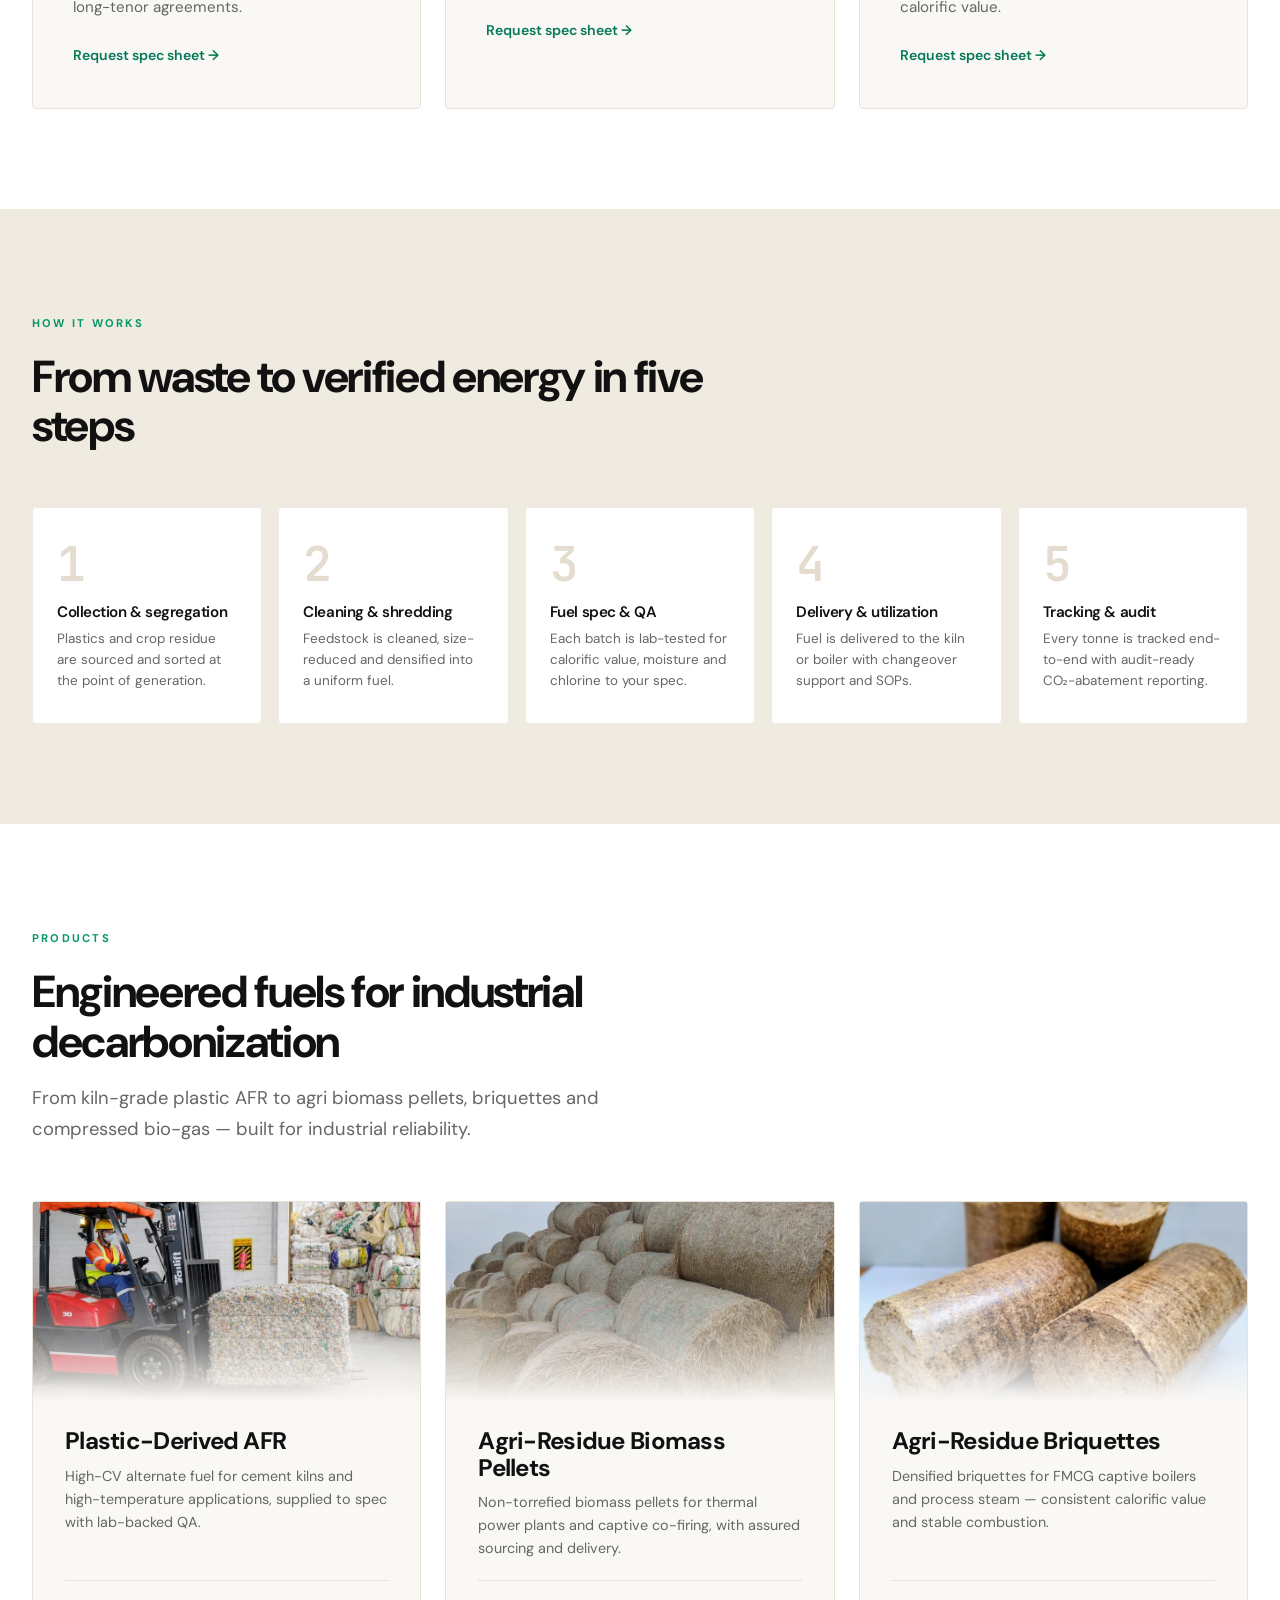
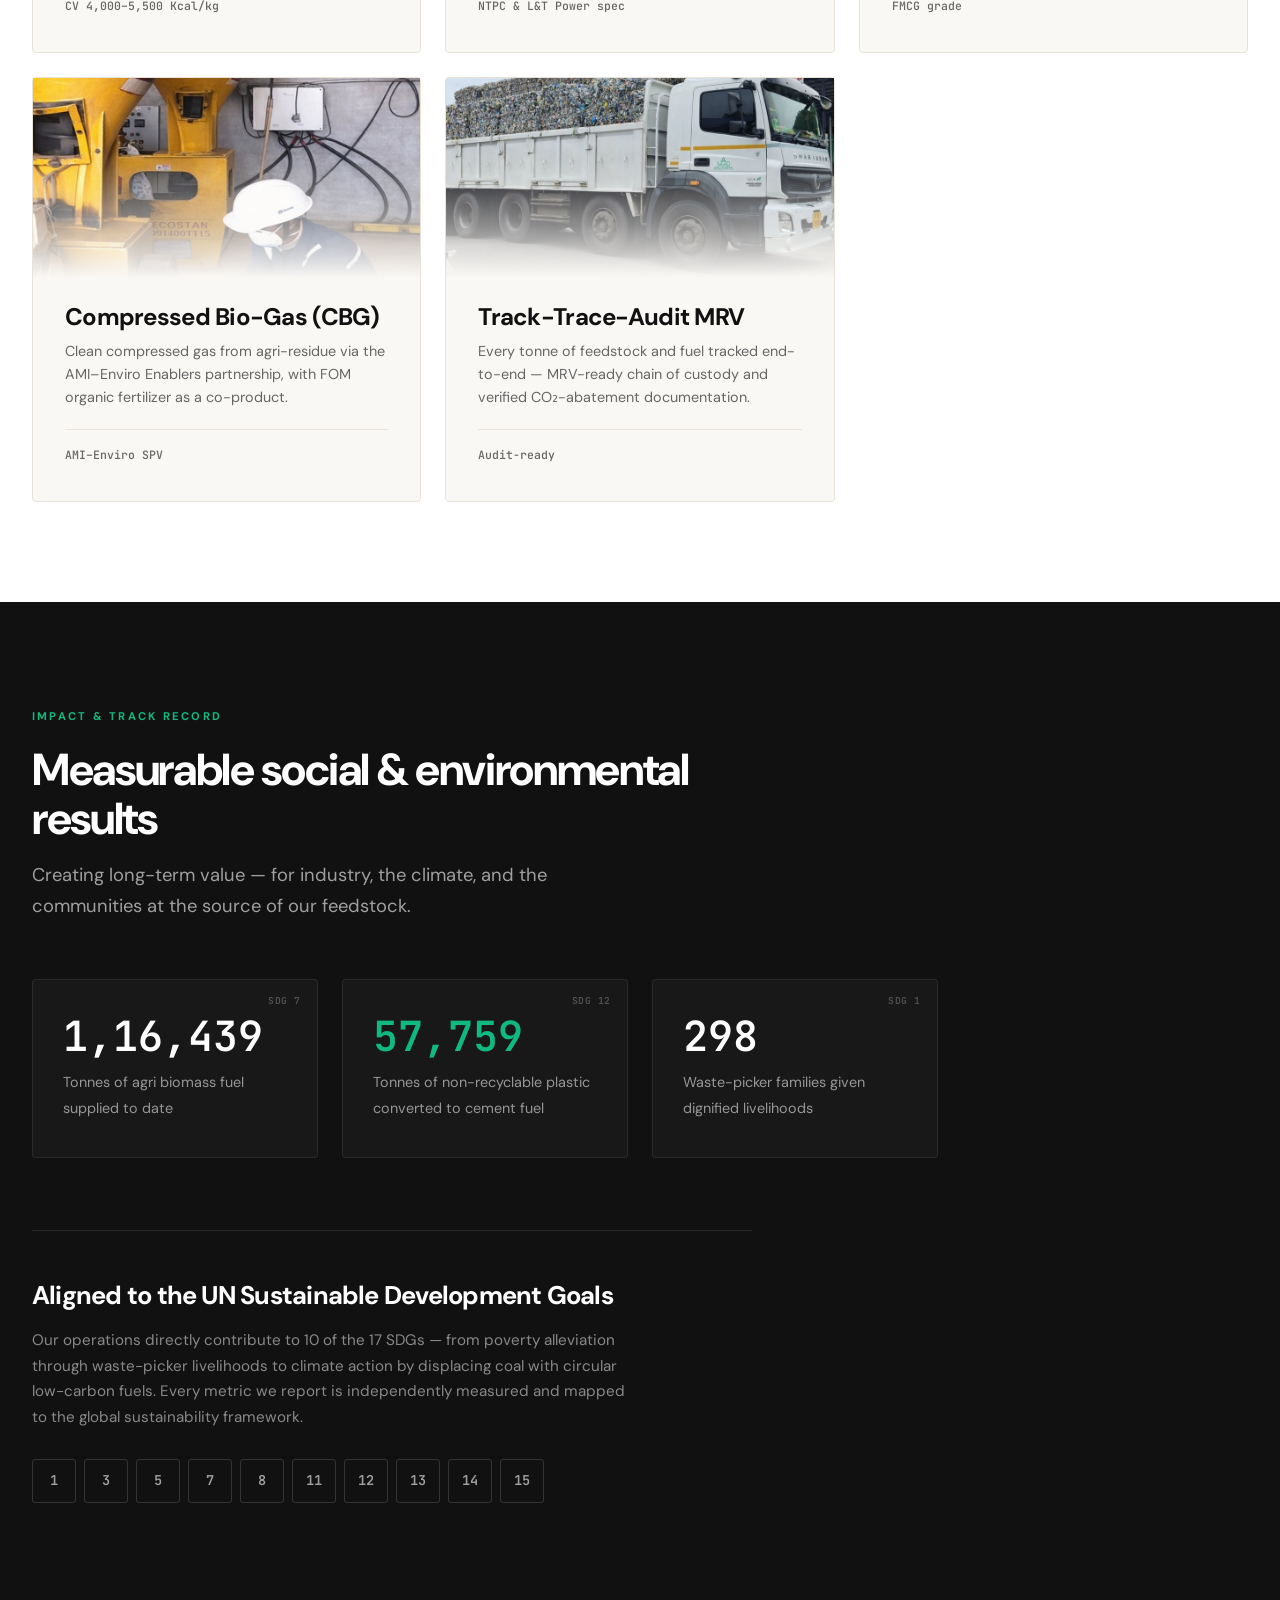
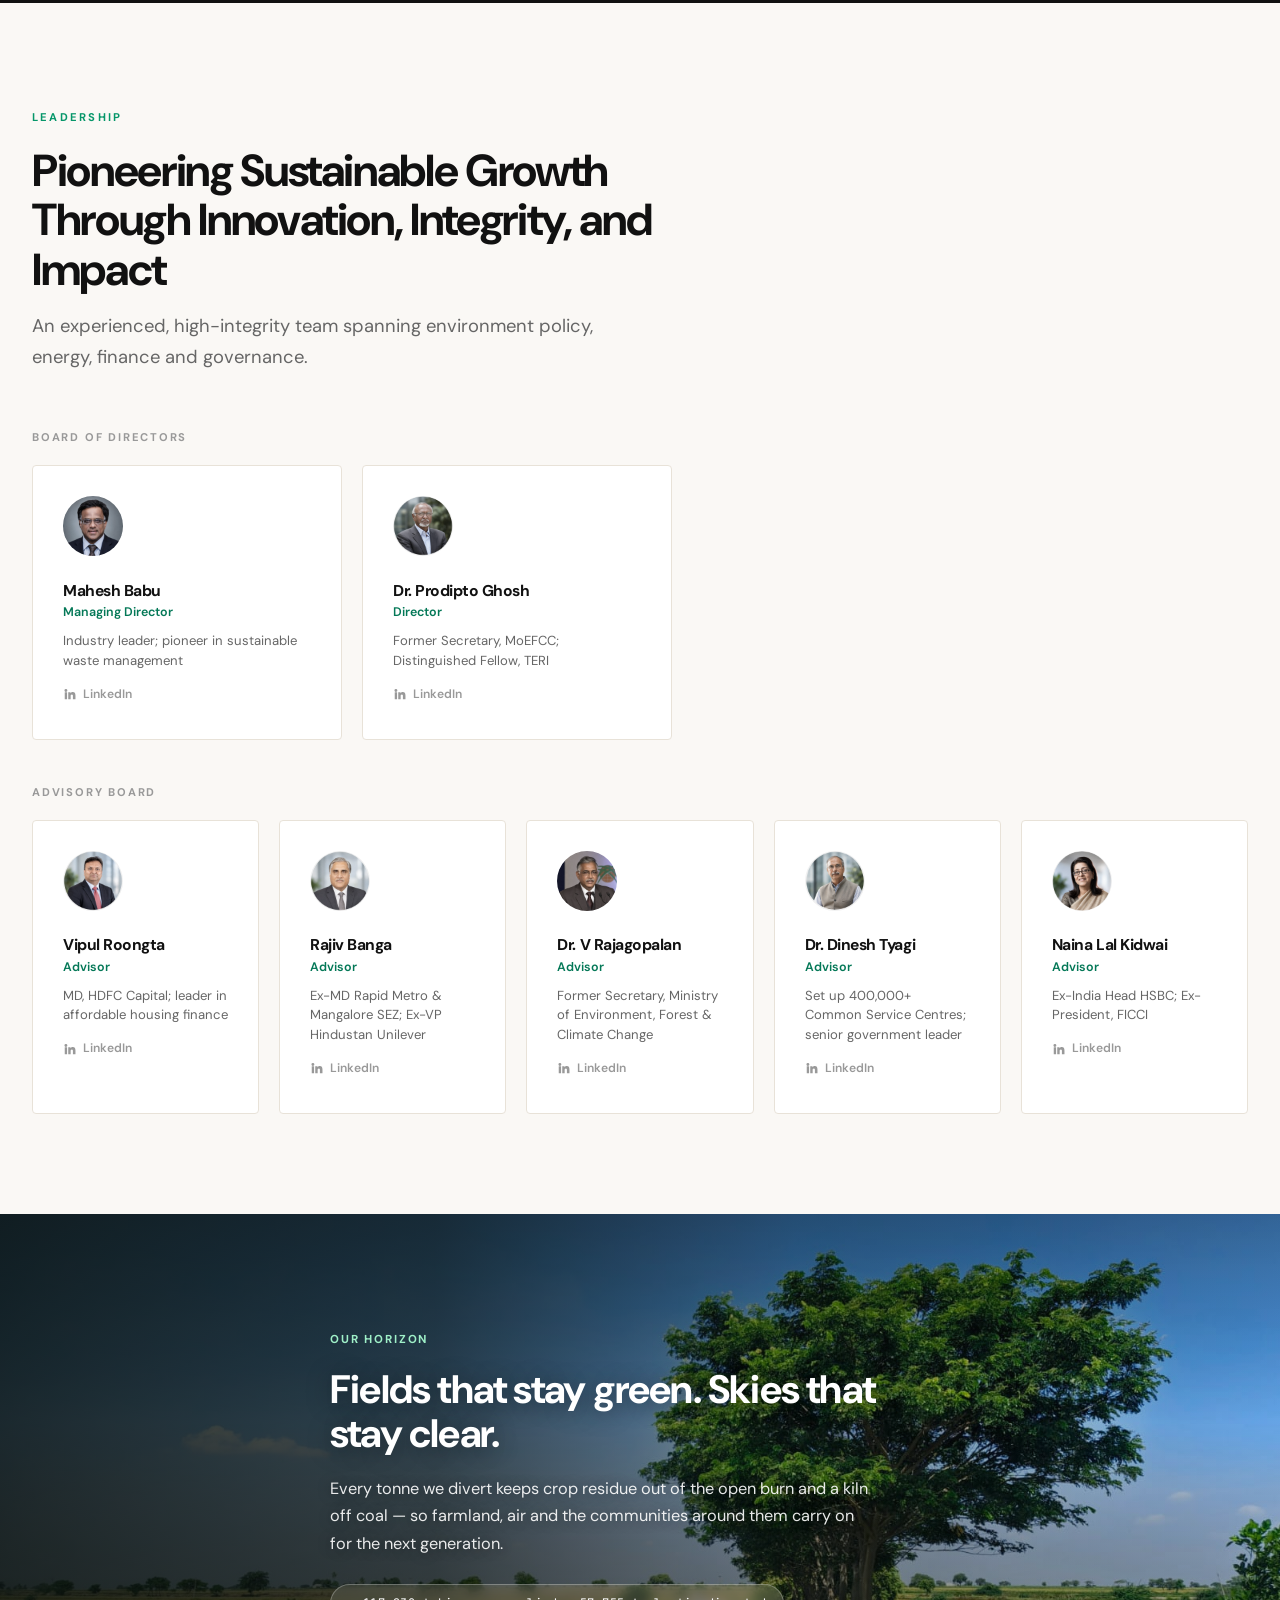
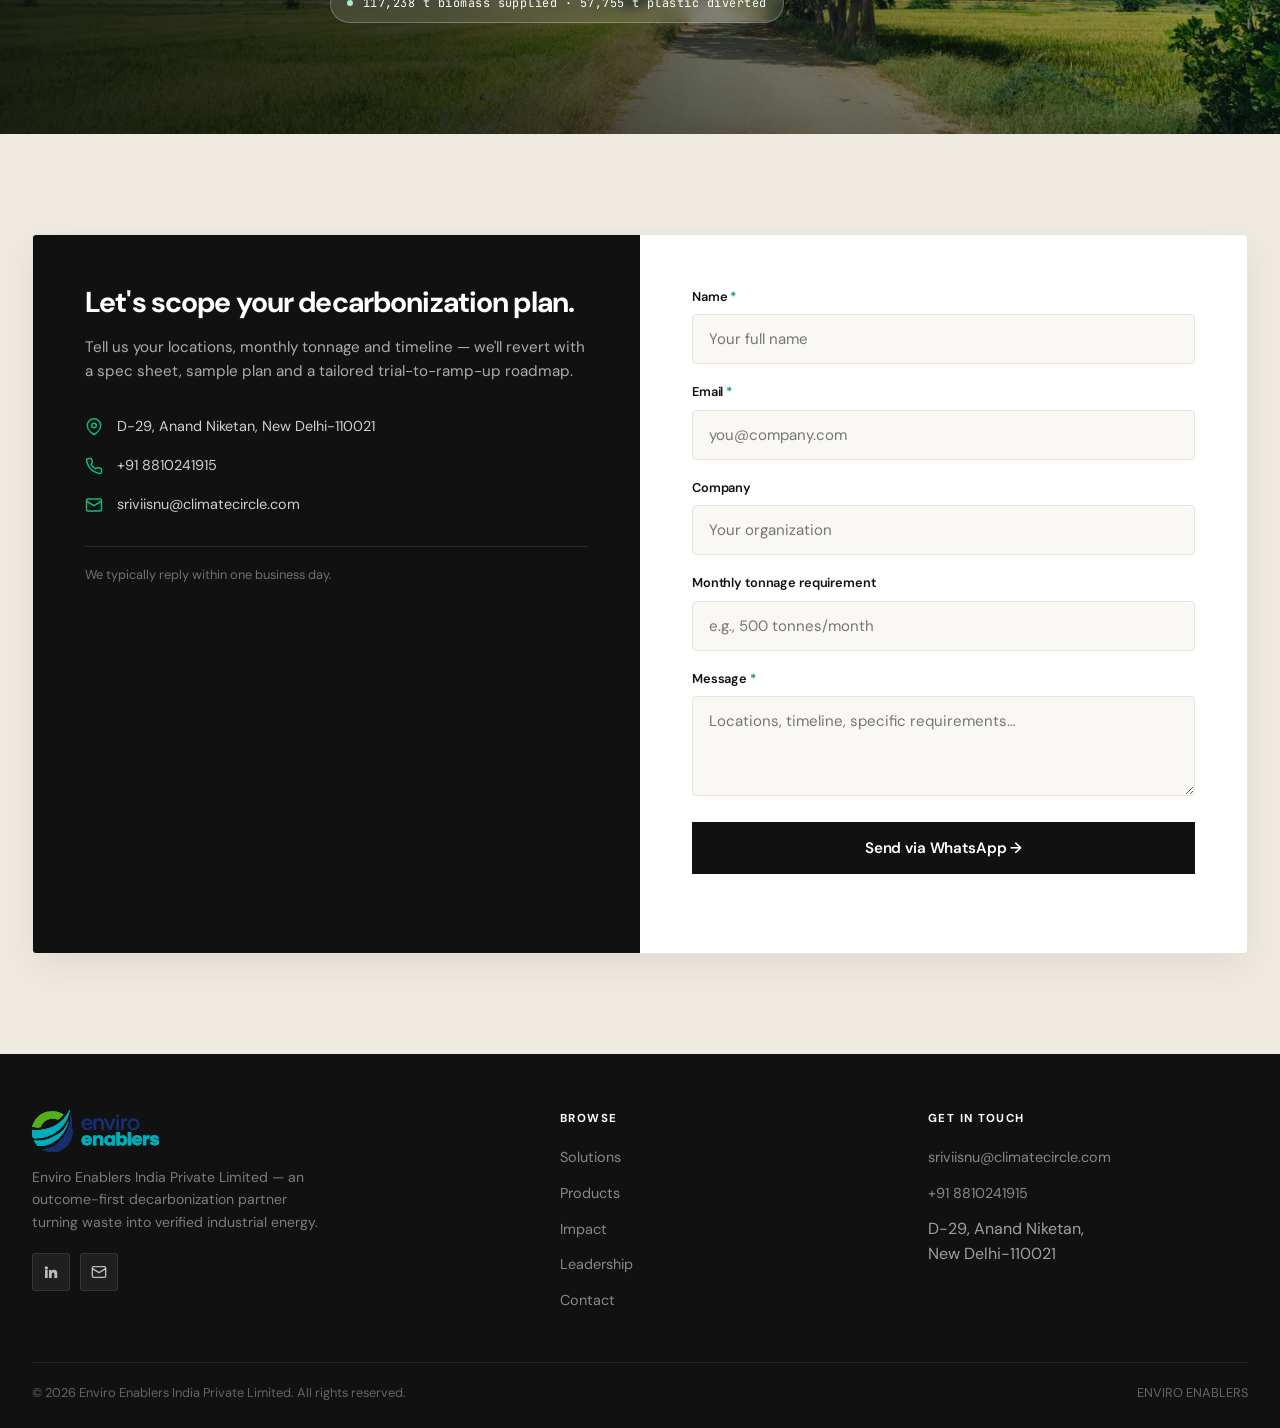
==== commit 77539c97: "index: update cumulative counters (plastic-to-cement fuel 58,155 MT) [auto 2026-11-25 07:30]" ====
--- a/index.html
+++ b/index.html
@@ -1718,7 +1718,7 @@
                             <div class="lbl">Tonnes of biomass fuel supplied</div>
                         </div>
                         <div class="hero-metric">
-                            <div class="val emerald count" data-target="58031" data-suffix="+">0</div>
+                            <div class="val emerald count" data-target="58155" data-suffix="+">0</div>
                             <div class="lbl">Tonnes of plastic waste diverted</div>
                         </div>
                     </div>
@@ -1872,7 +1872,7 @@
                 </div>
                 <div class="impact-card reveal">
                     <span class="sdg-ref">SDG 12</span>
-                    <div class="val count" data-target="58031" data-suffix="+">0</div>
+                    <div class="val count" data-target="58155" data-suffix="+">0</div>
                     <span>Tonnes of non-recyclable plastic converted to cement fuel</span>
                 </div>
                 <div class="impact-card reveal">
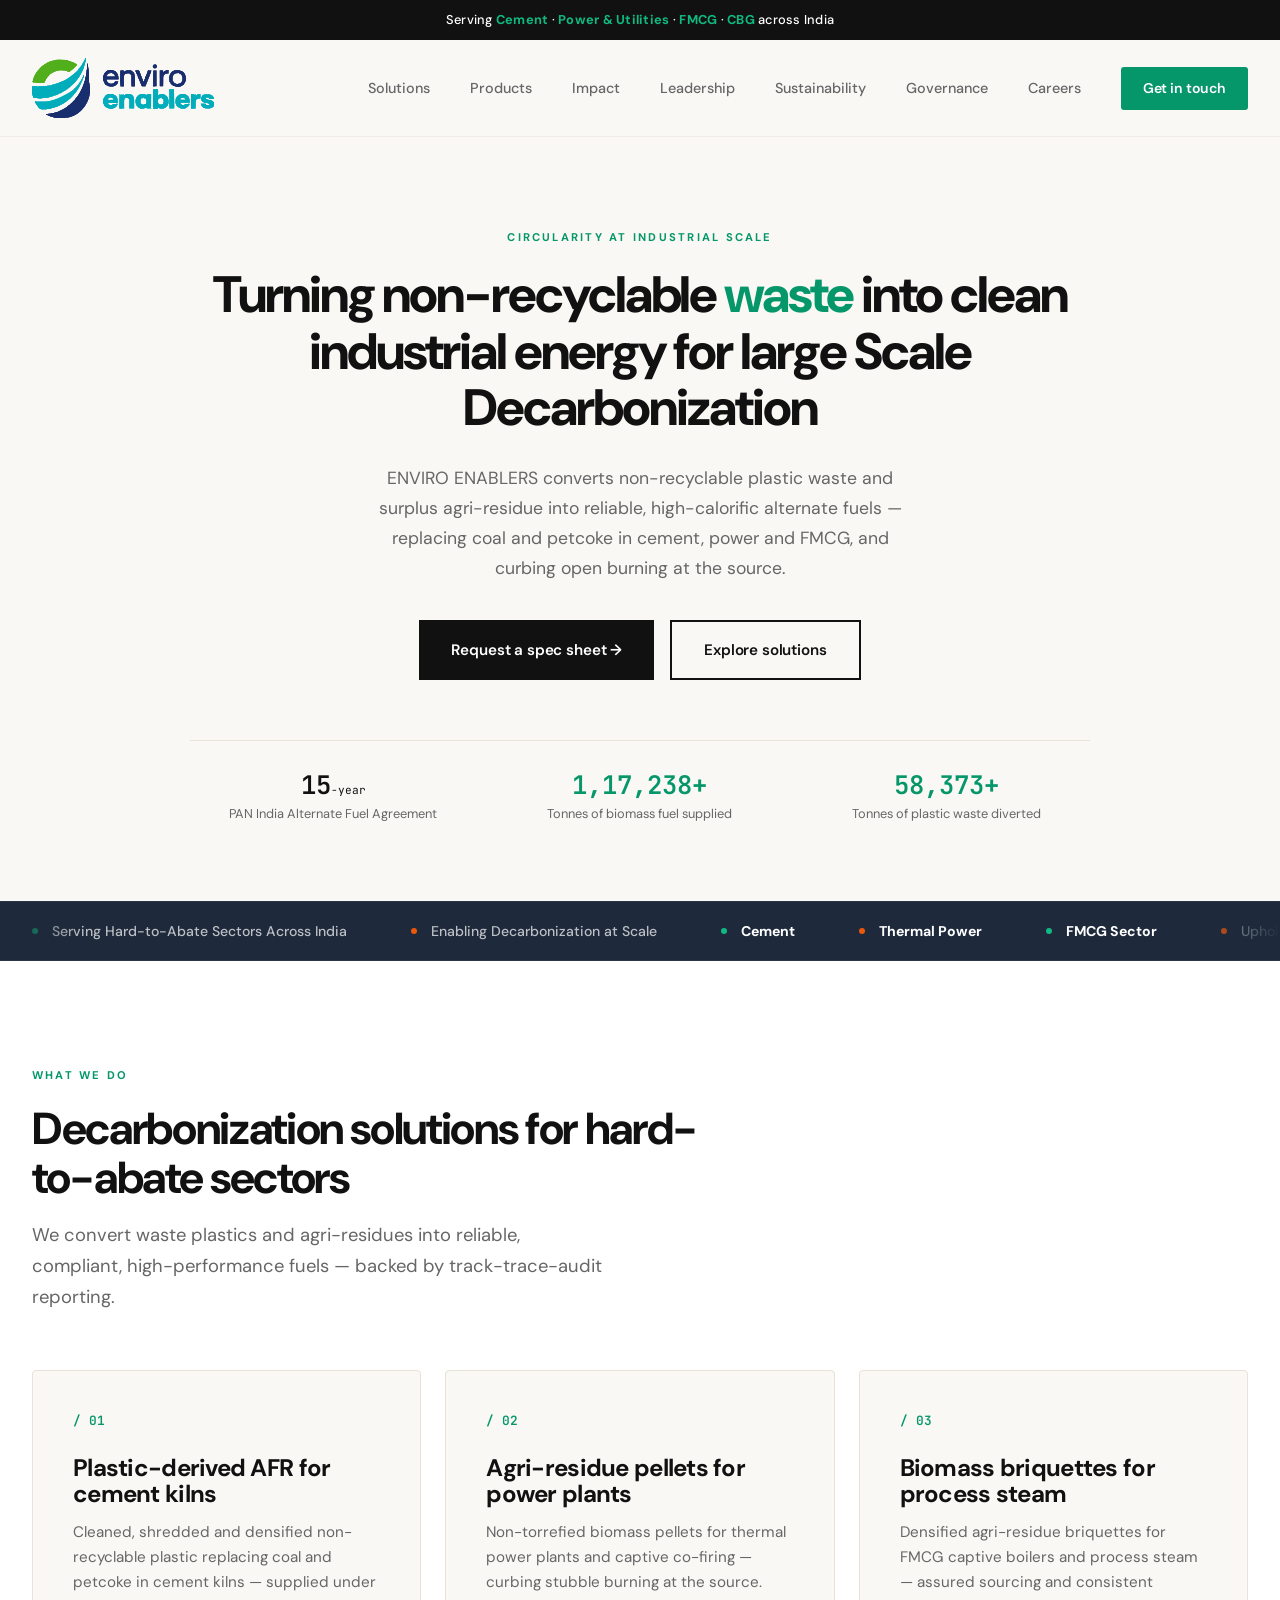
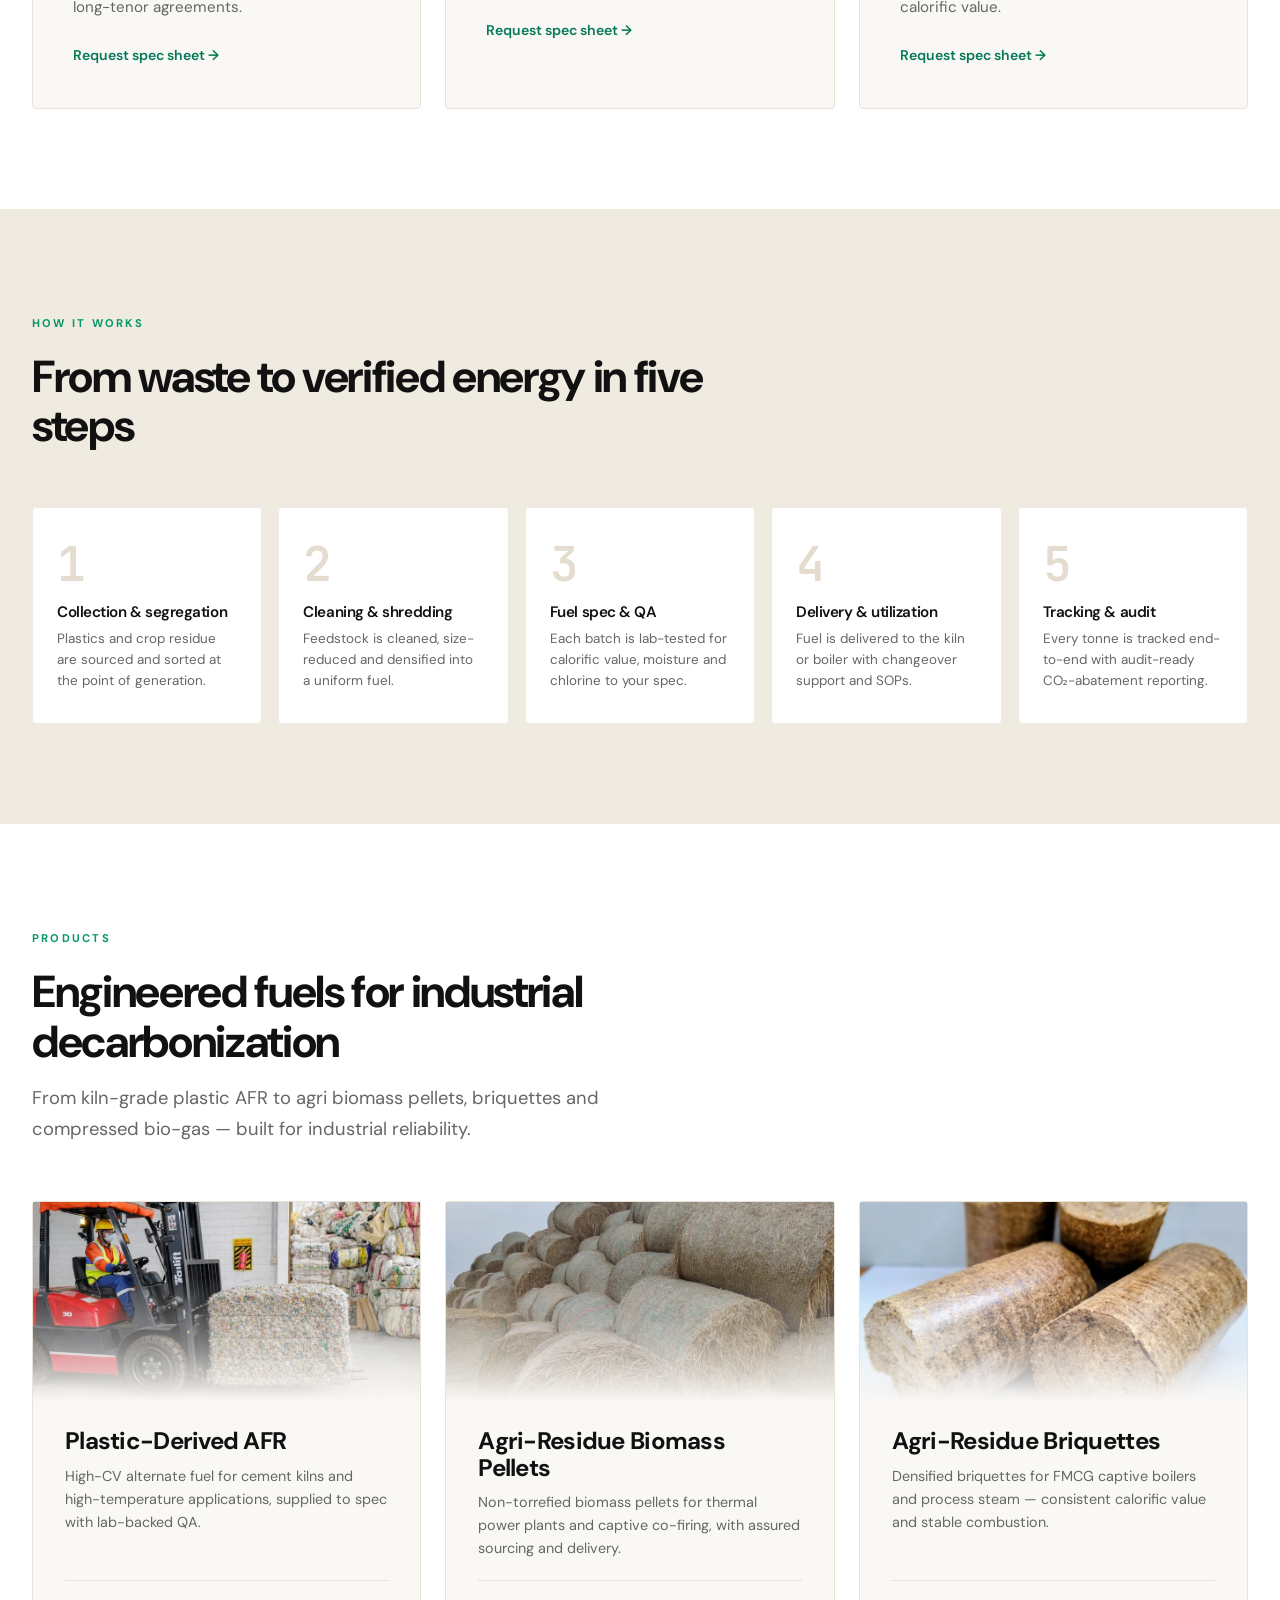
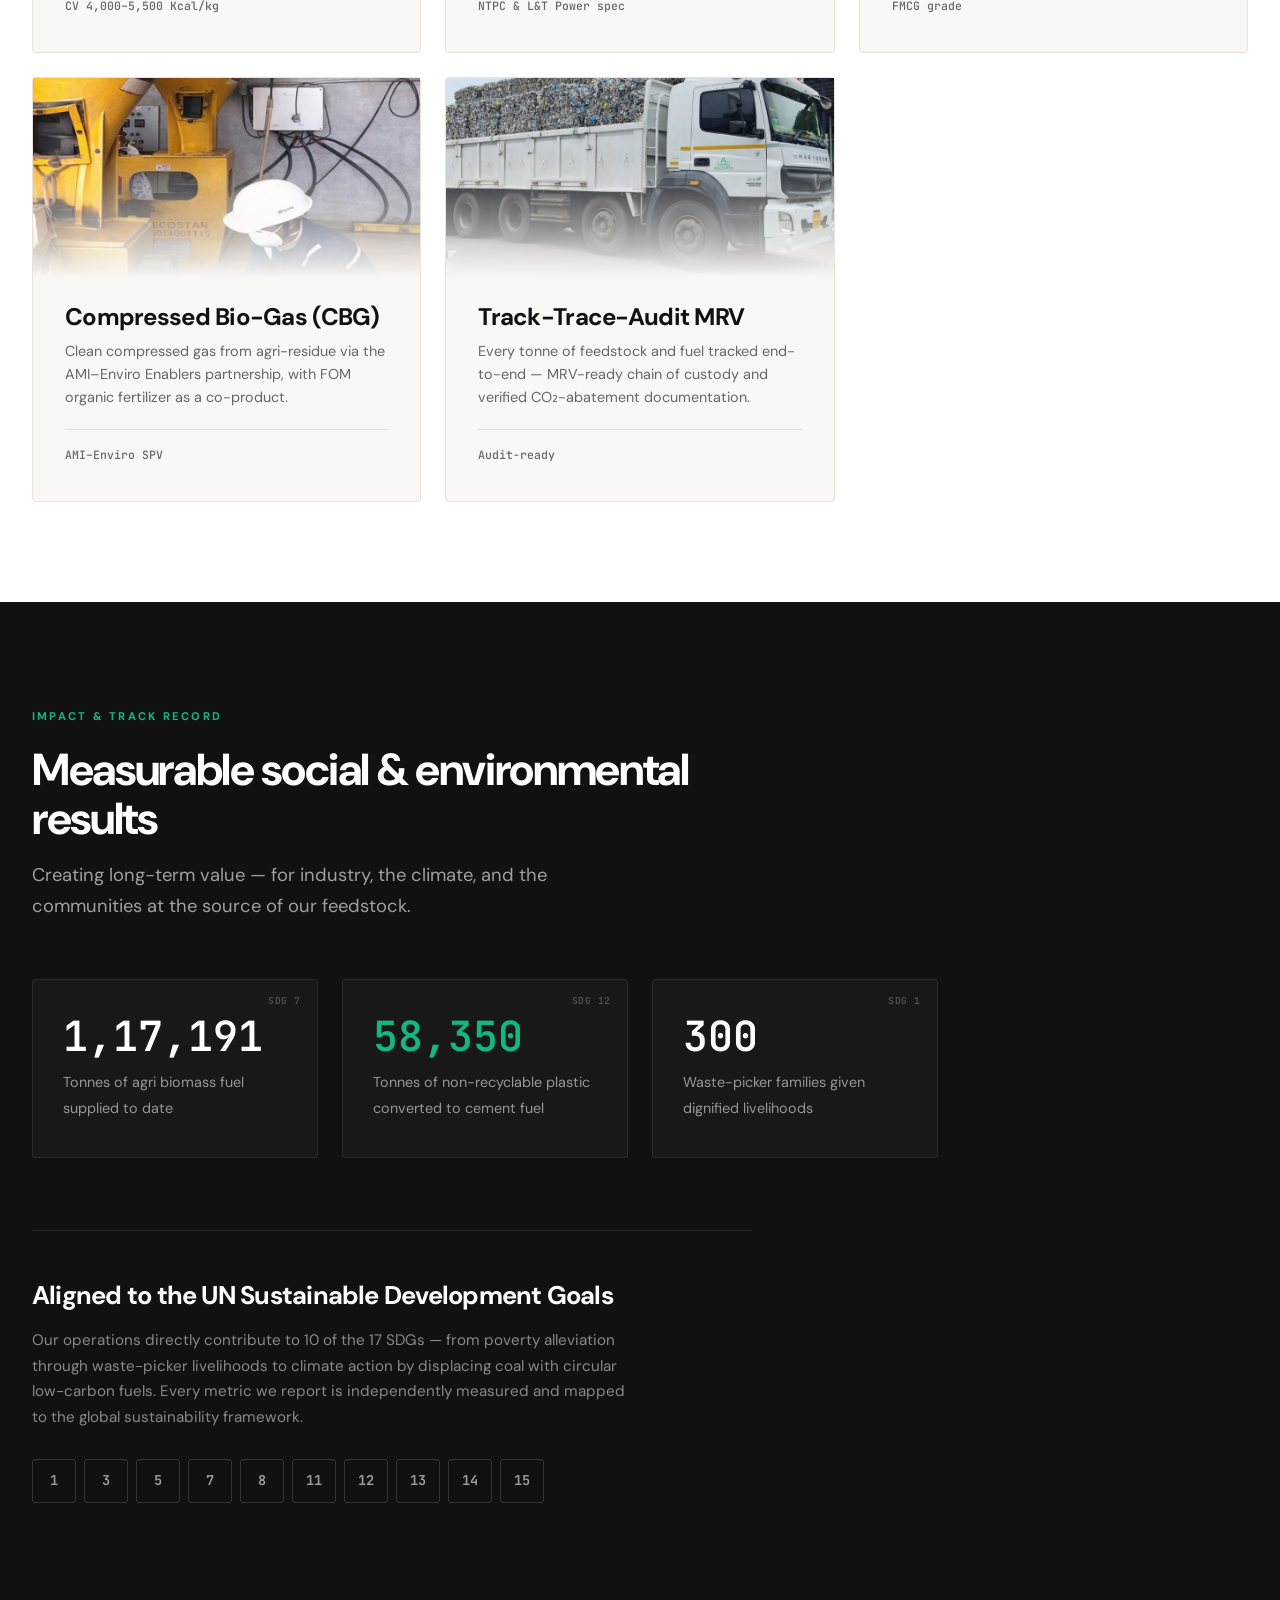
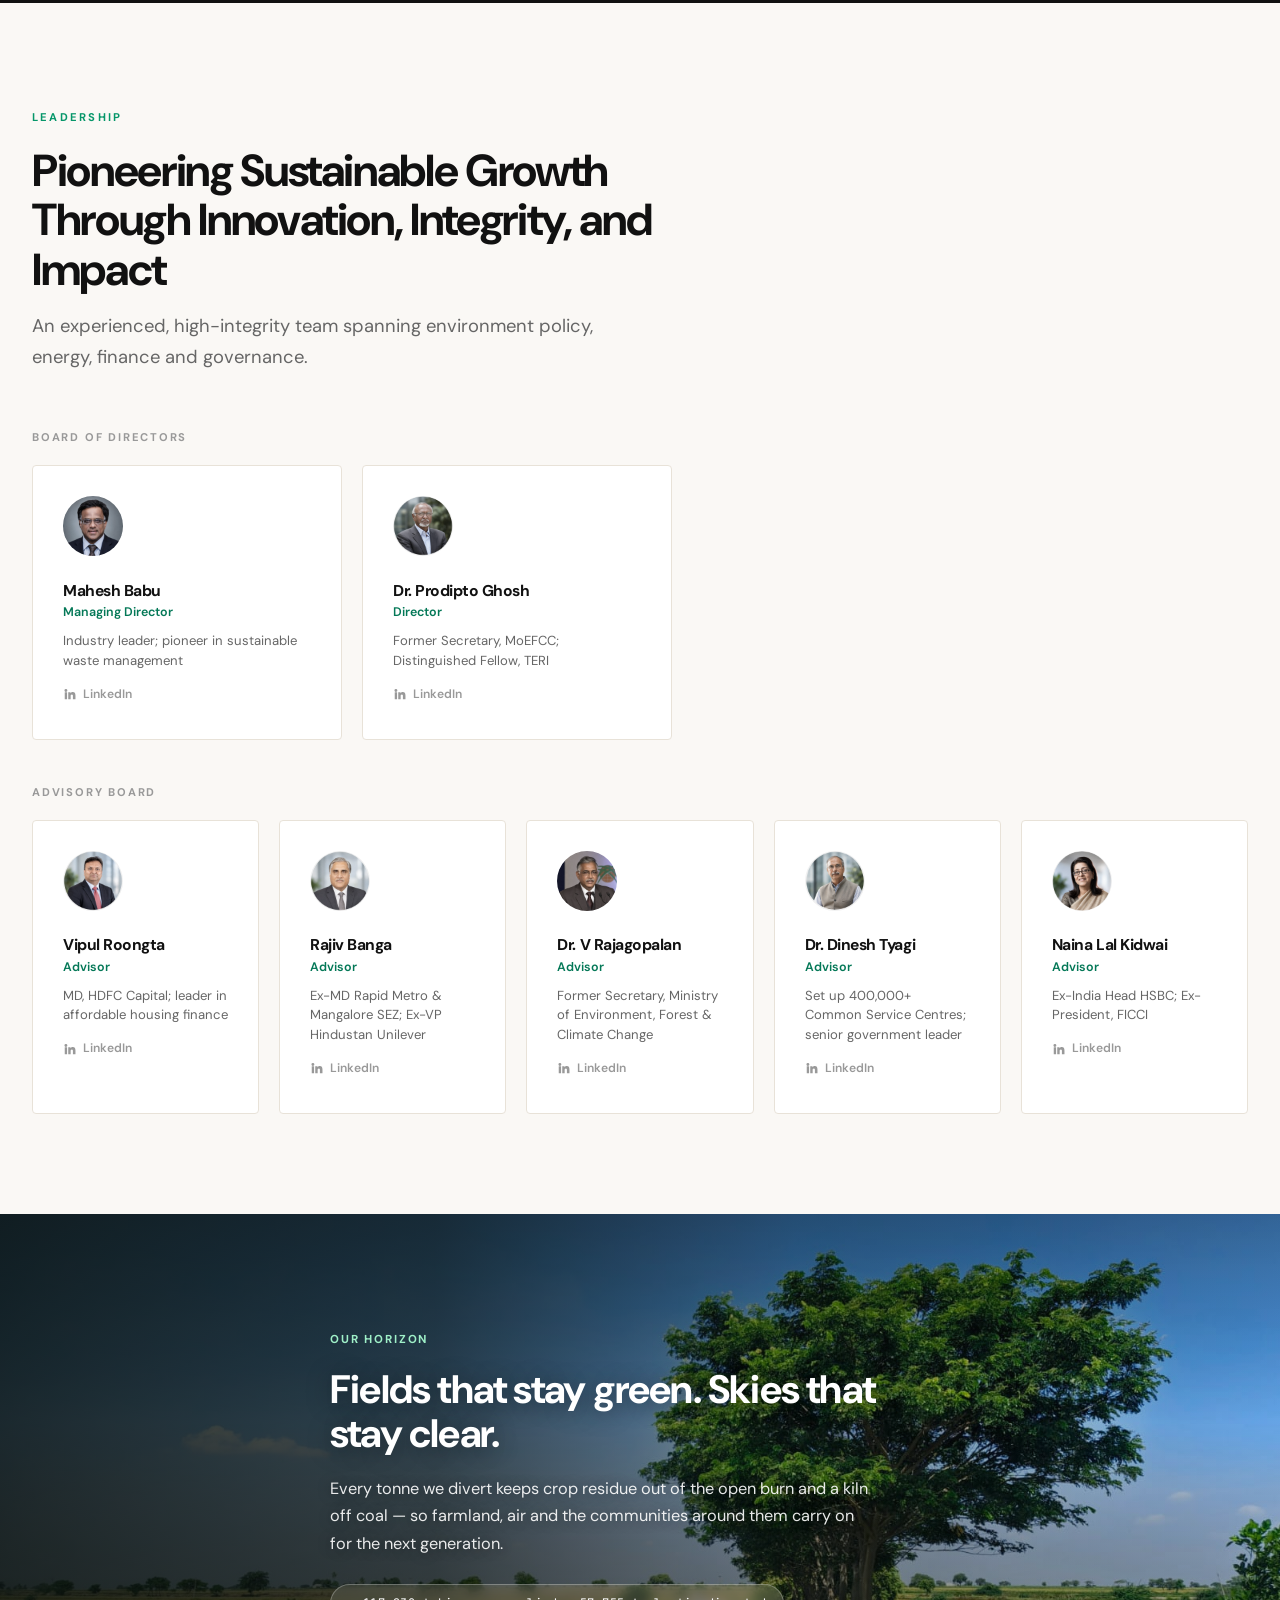
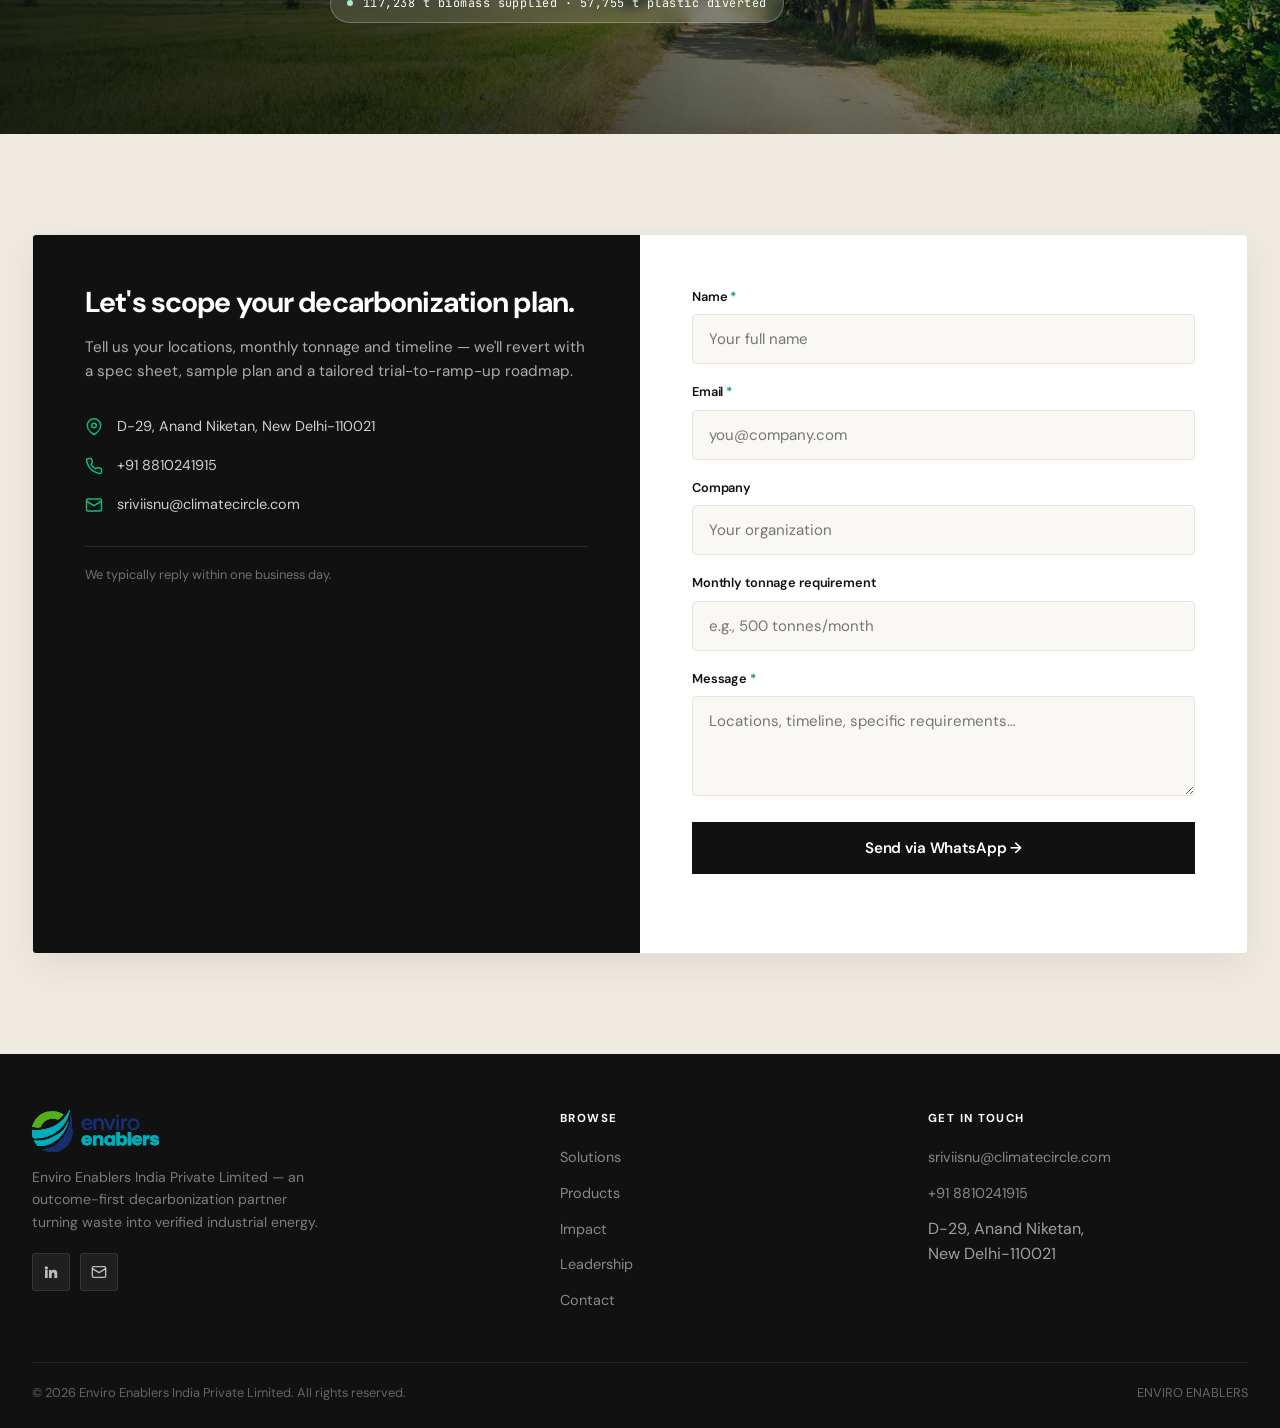
==== commit 0867a748: "index: update cumulative counters (plastic-to-cement fuel 58,373 MT) [auto 2026-11-26 07:30]" ====
--- a/index.html
+++ b/index.html
@@ -1718,7 +1718,7 @@
                             <div class="lbl">Tonnes of biomass fuel supplied</div>
                         </div>
                         <div class="hero-metric">
-                            <div class="val emerald count" data-target="58155" data-suffix="+">0</div>
+                            <div class="val emerald count" data-target="58373" data-suffix="+">0</div>
                             <div class="lbl">Tonnes of plastic waste diverted</div>
                         </div>
                     </div>
@@ -1872,7 +1872,7 @@
                 </div>
                 <div class="impact-card reveal">
                     <span class="sdg-ref">SDG 12</span>
-                    <div class="val count" data-target="58155" data-suffix="+">0</div>
+                    <div class="val count" data-target="58373" data-suffix="+">0</div>
                     <span>Tonnes of non-recyclable plastic converted to cement fuel</span>
                 </div>
                 <div class="impact-card reveal">
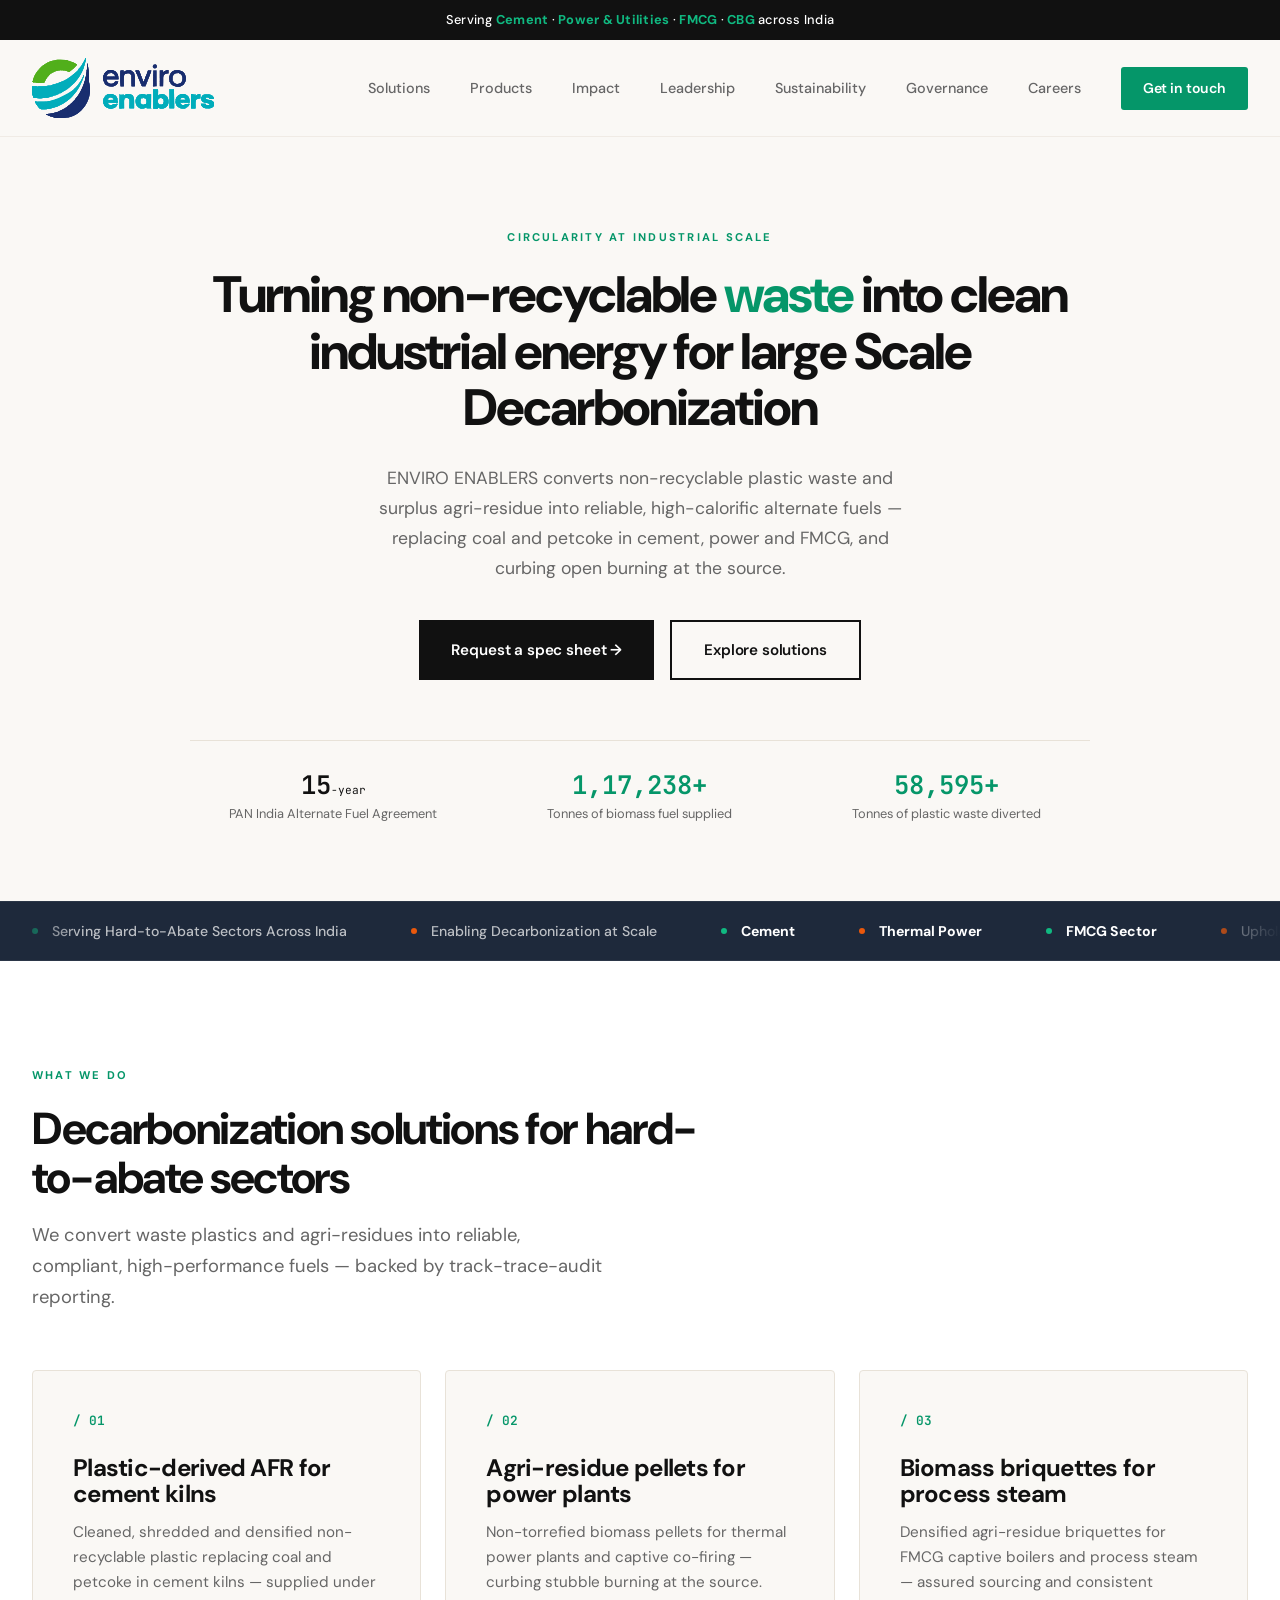
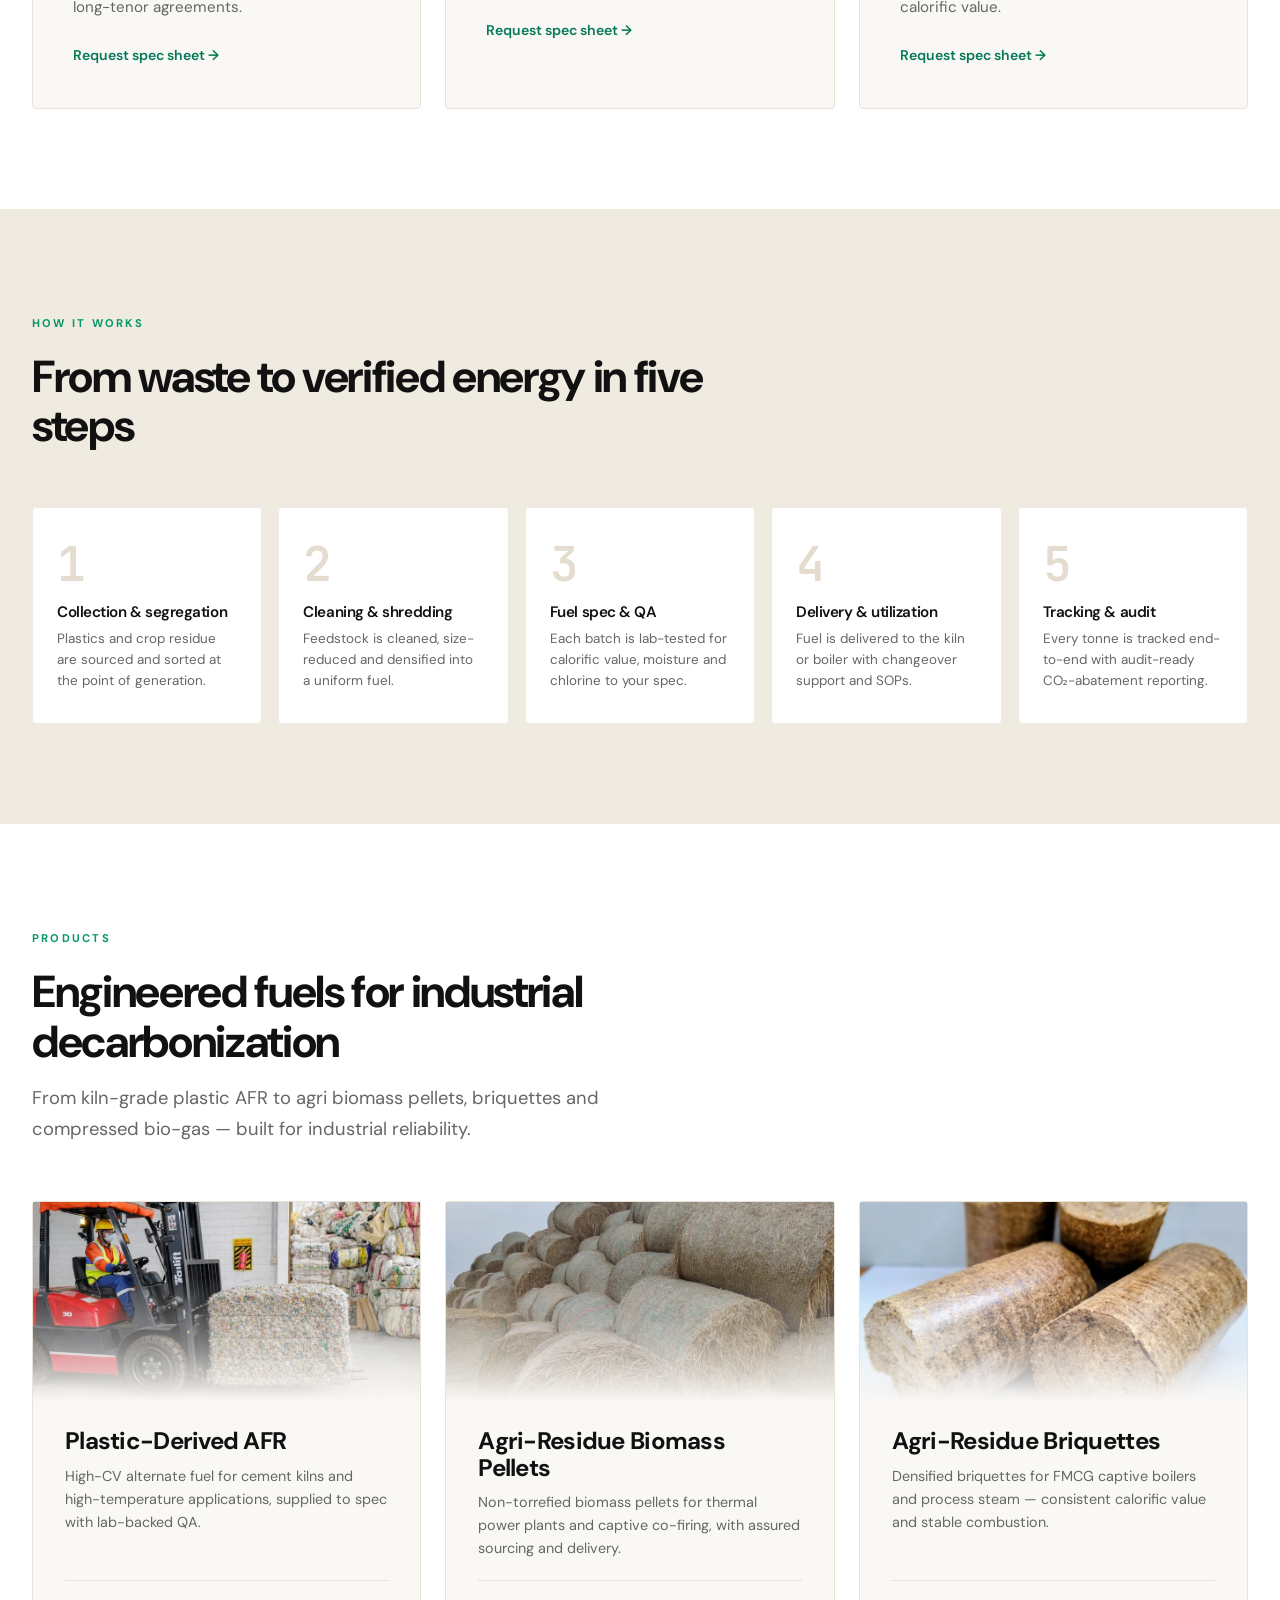
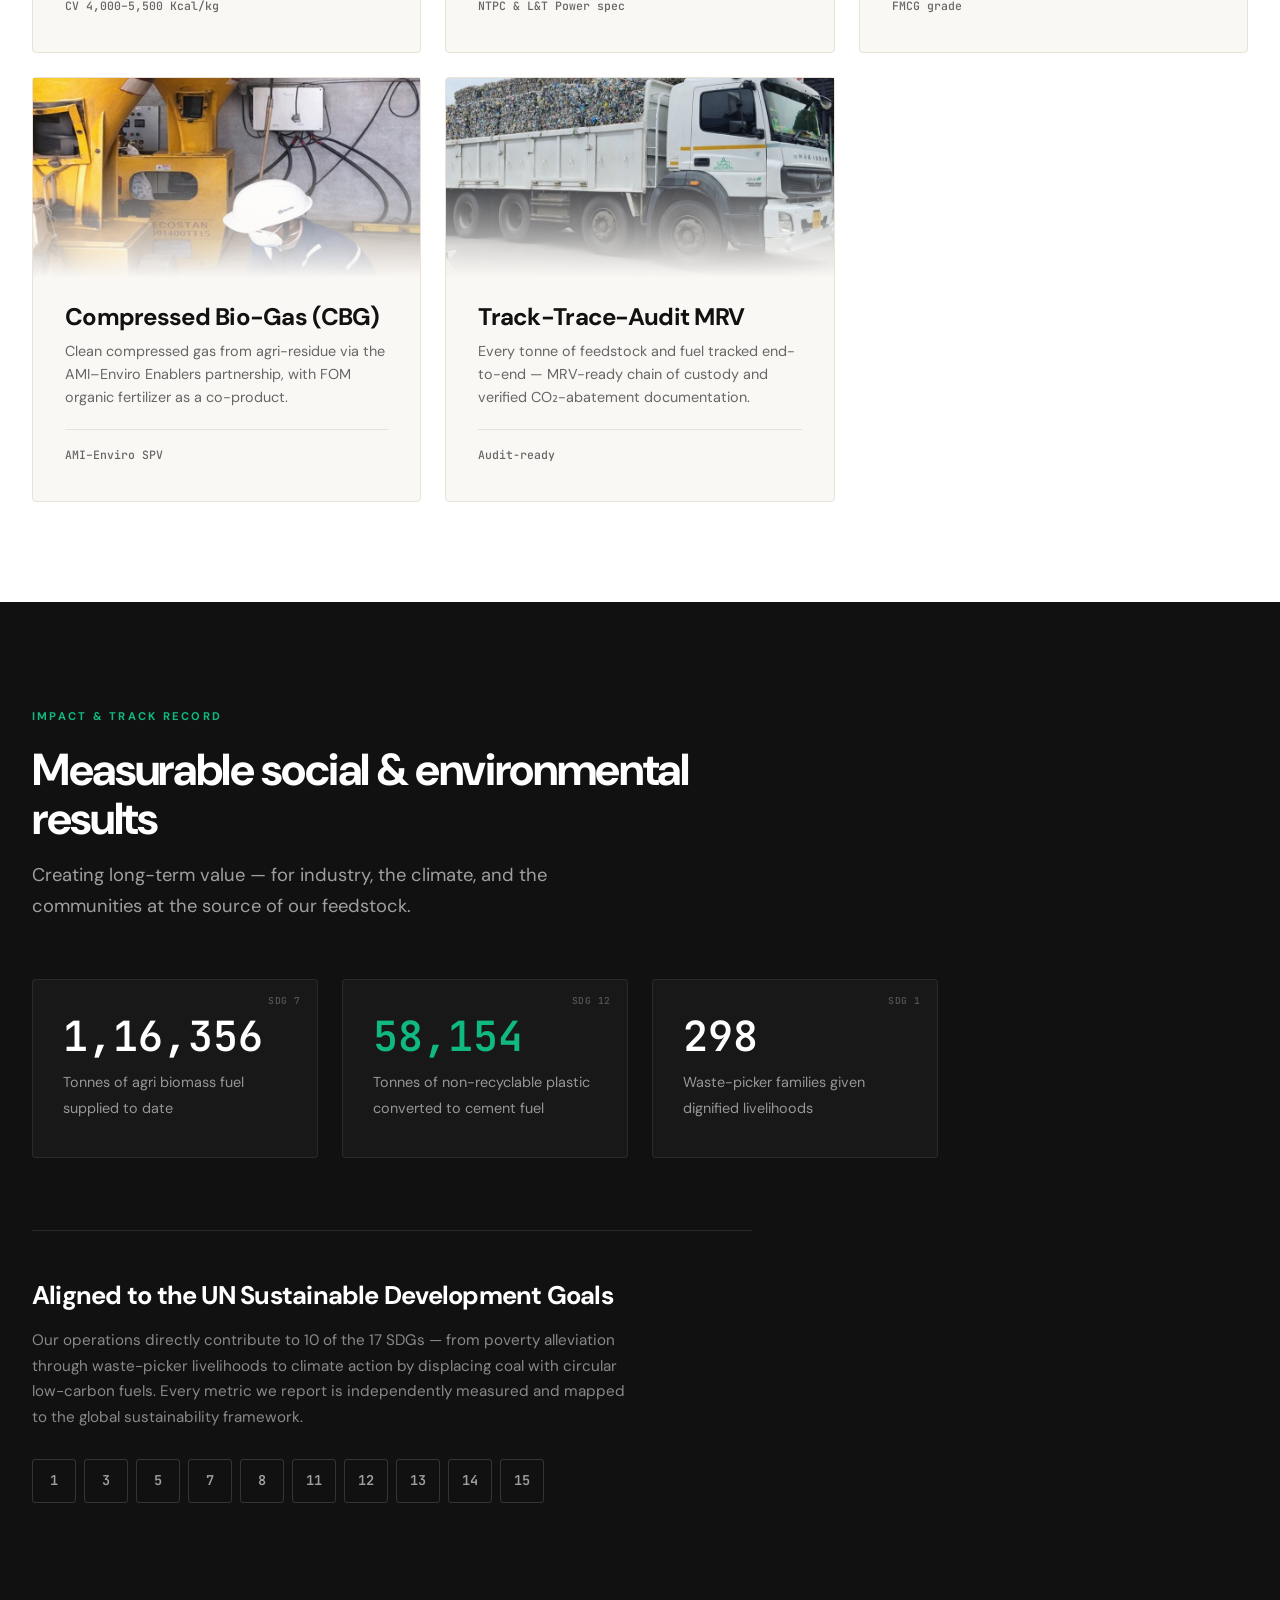
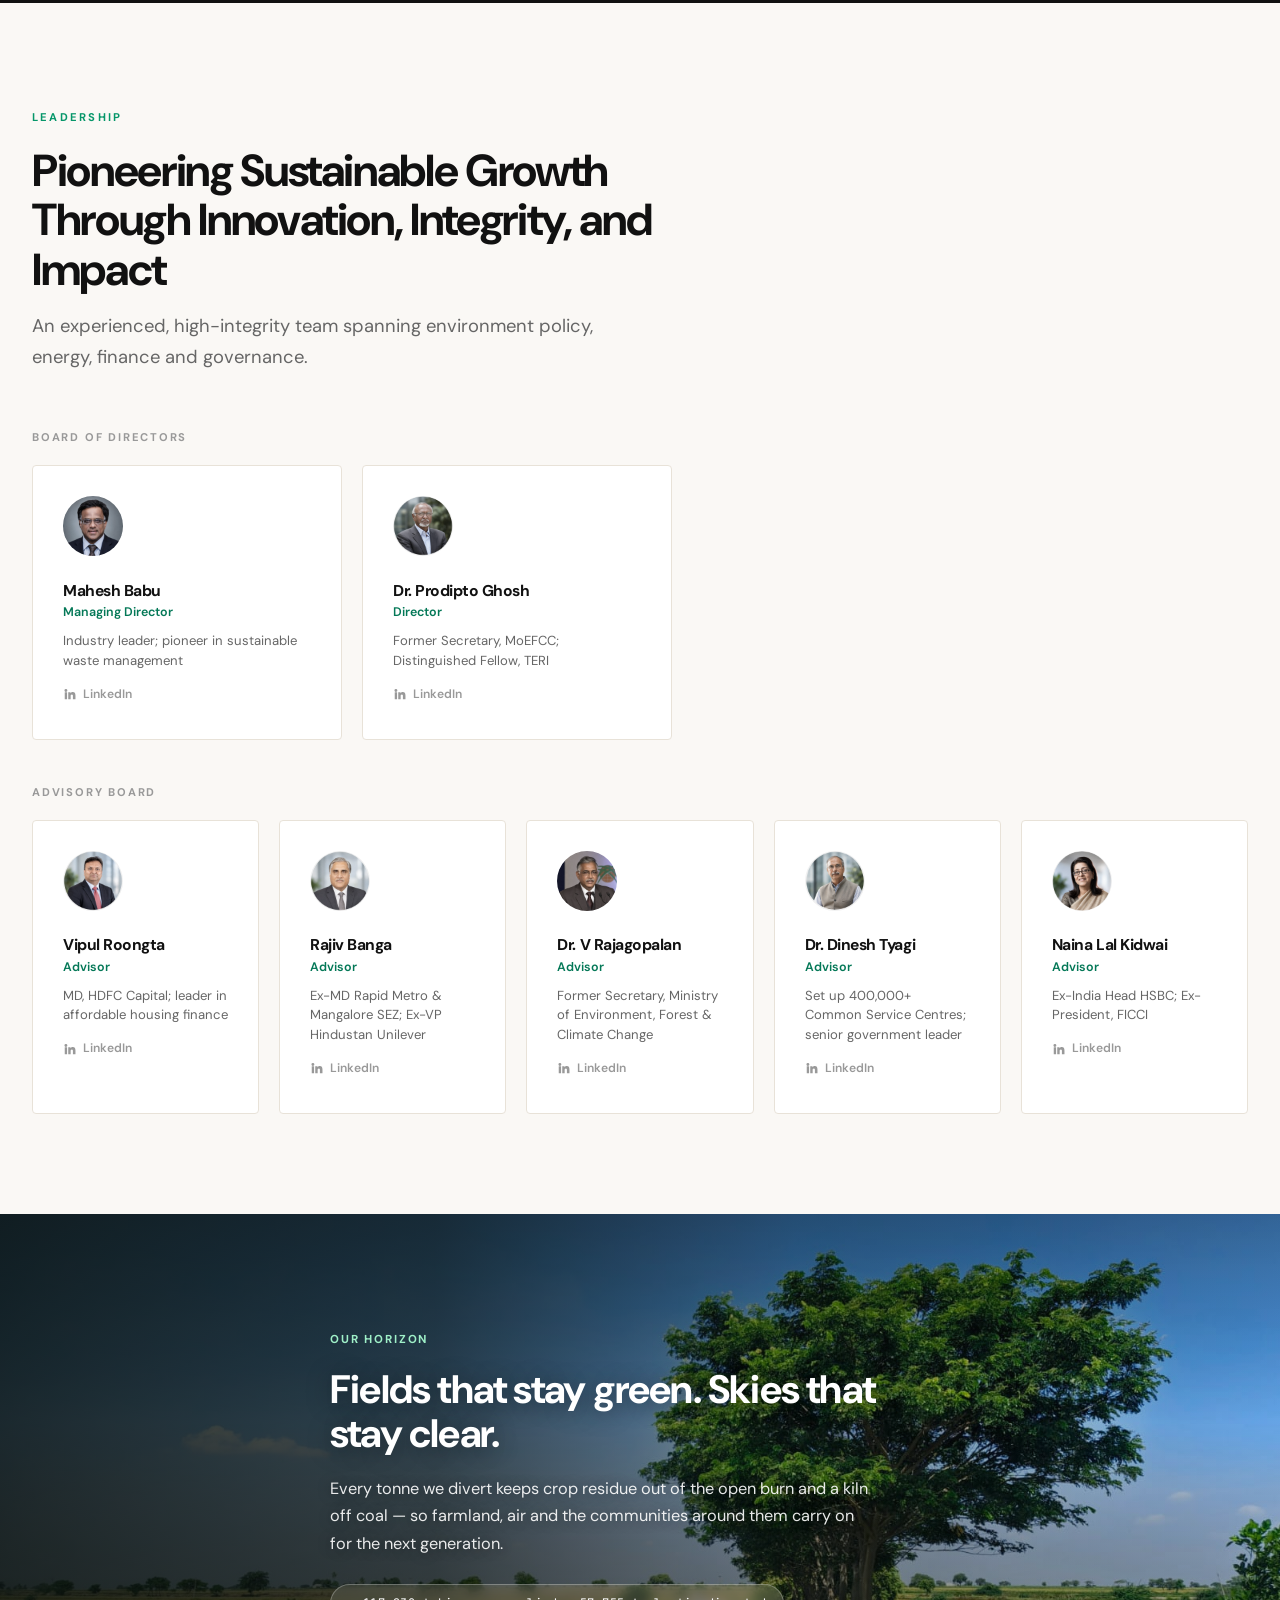
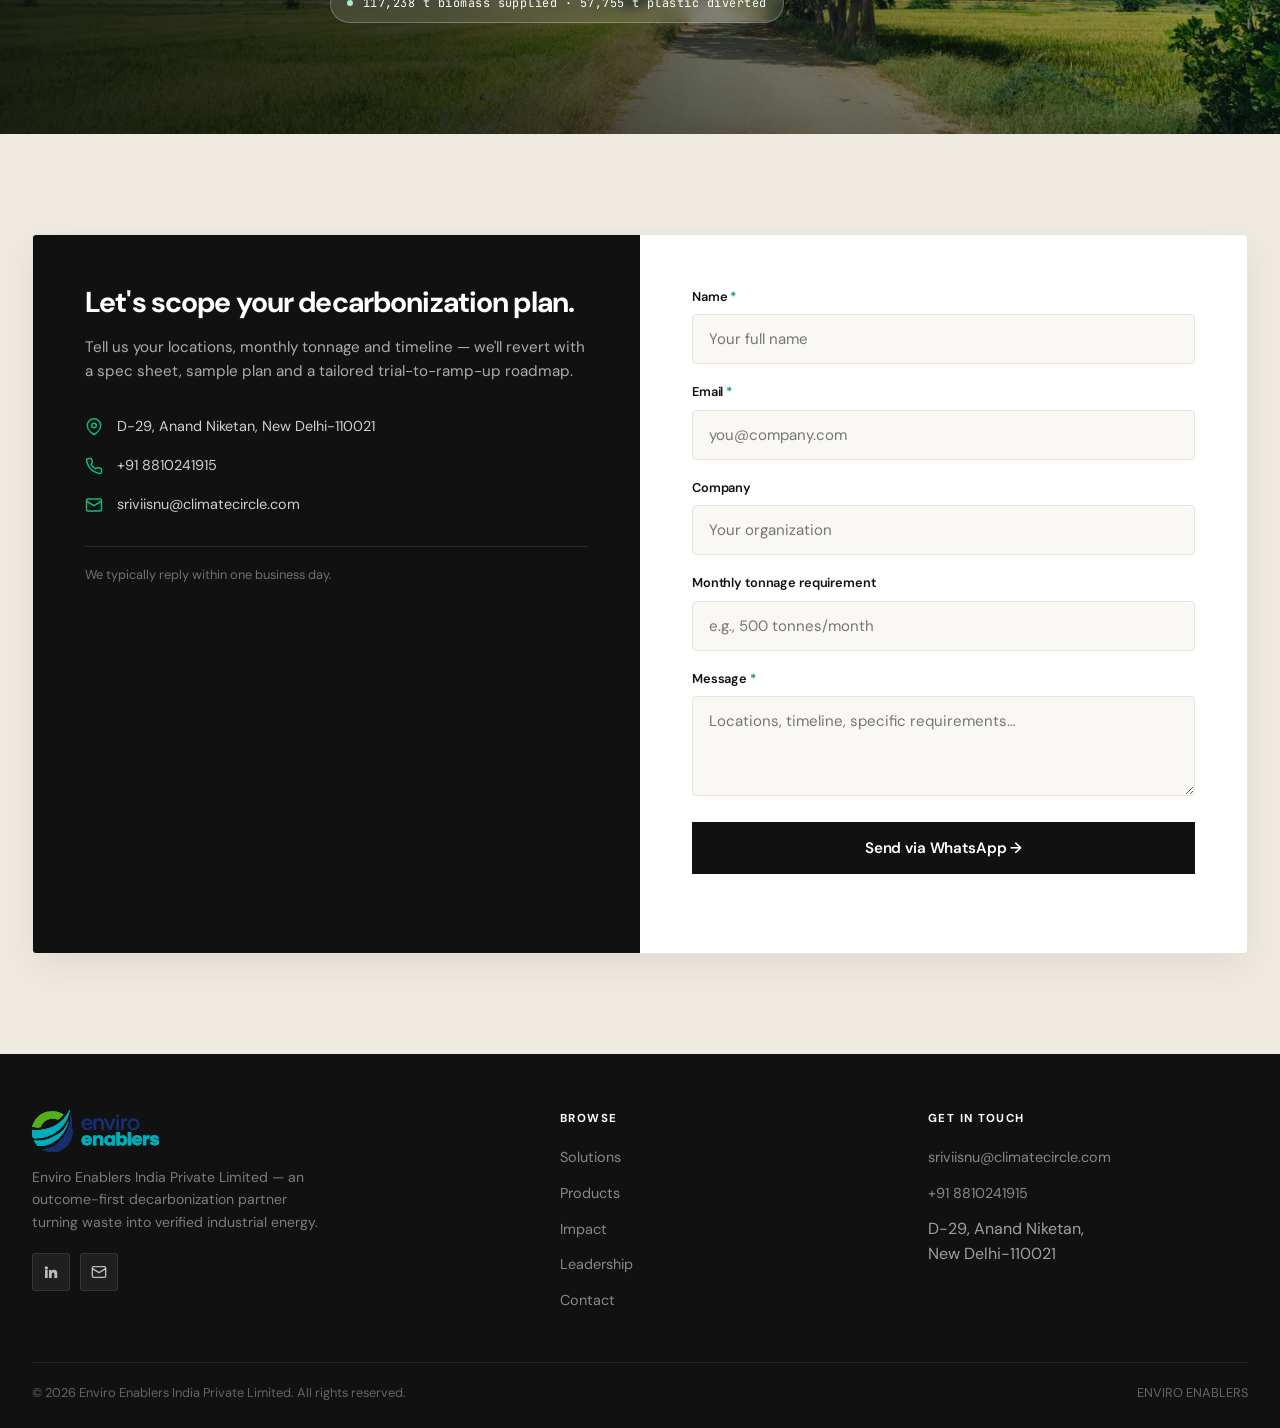
==== commit 242d955d: "index: update cumulative counters (plastic-to-cement fuel 58,595 MT) [auto 2026-11-27 07:30]" ====
--- a/index.html
+++ b/index.html
@@ -1718,7 +1718,7 @@
                             <div class="lbl">Tonnes of biomass fuel supplied</div>
                         </div>
                         <div class="hero-metric">
-                            <div class="val emerald count" data-target="58373" data-suffix="+">0</div>
+                            <div class="val emerald count" data-target="58595" data-suffix="+">0</div>
                             <div class="lbl">Tonnes of plastic waste diverted</div>
                         </div>
                     </div>
@@ -1872,7 +1872,7 @@
                 </div>
                 <div class="impact-card reveal">
                     <span class="sdg-ref">SDG 12</span>
-                    <div class="val count" data-target="58373" data-suffix="+">0</div>
+                    <div class="val count" data-target="58595" data-suffix="+">0</div>
                     <span>Tonnes of non-recyclable plastic converted to cement fuel</span>
                 </div>
                 <div class="impact-card reveal">
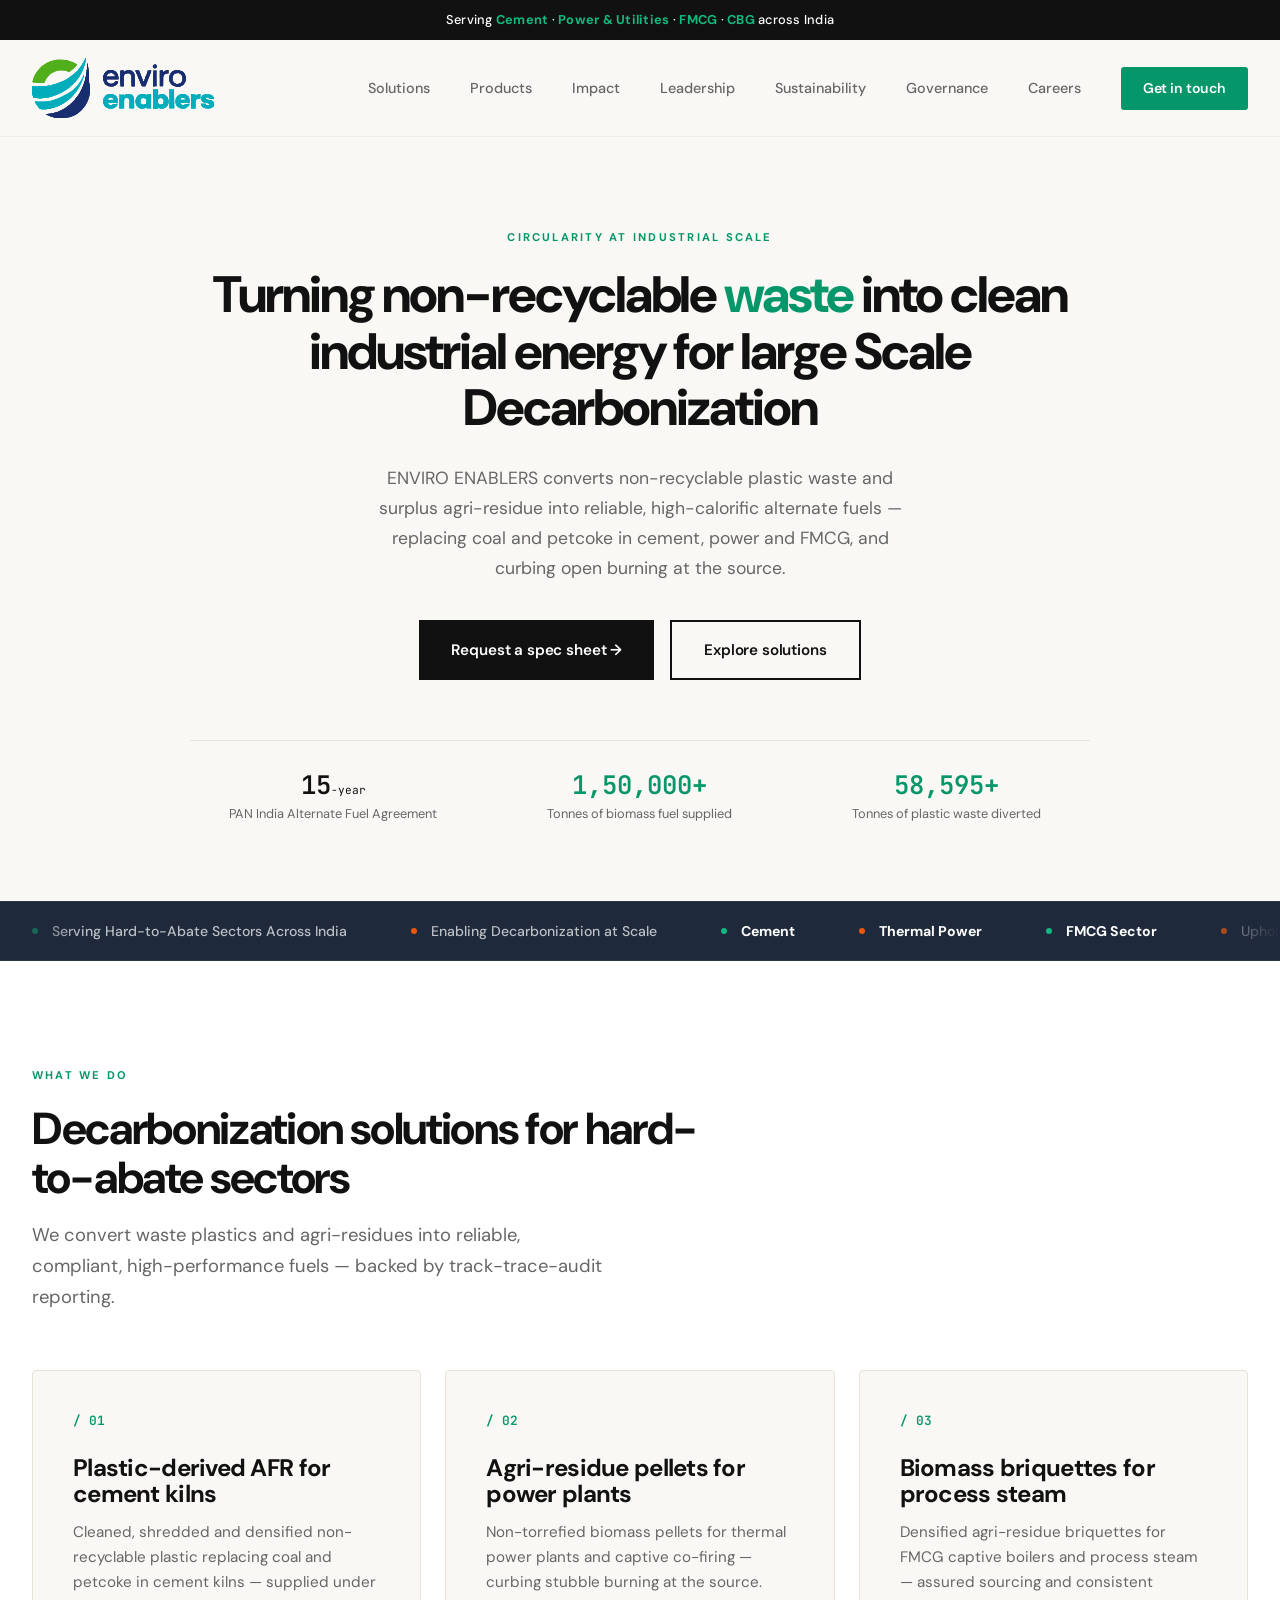
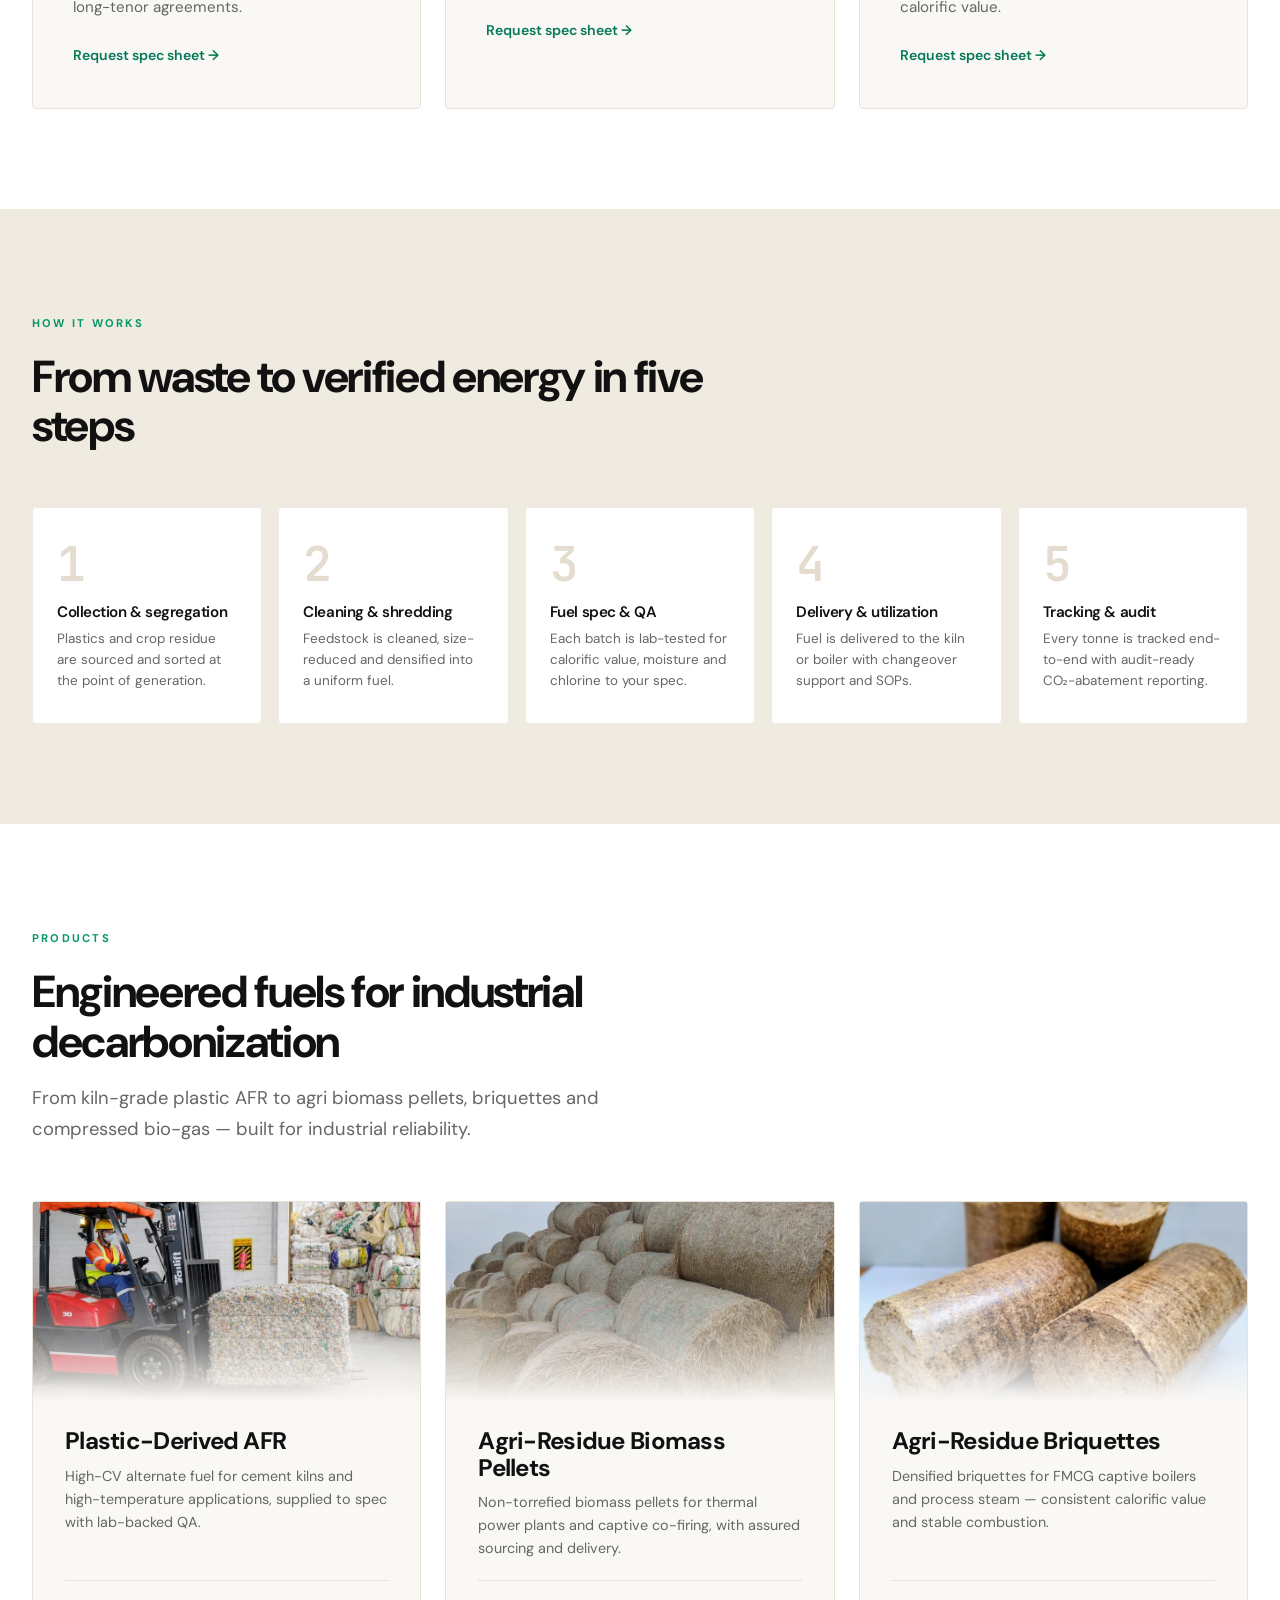
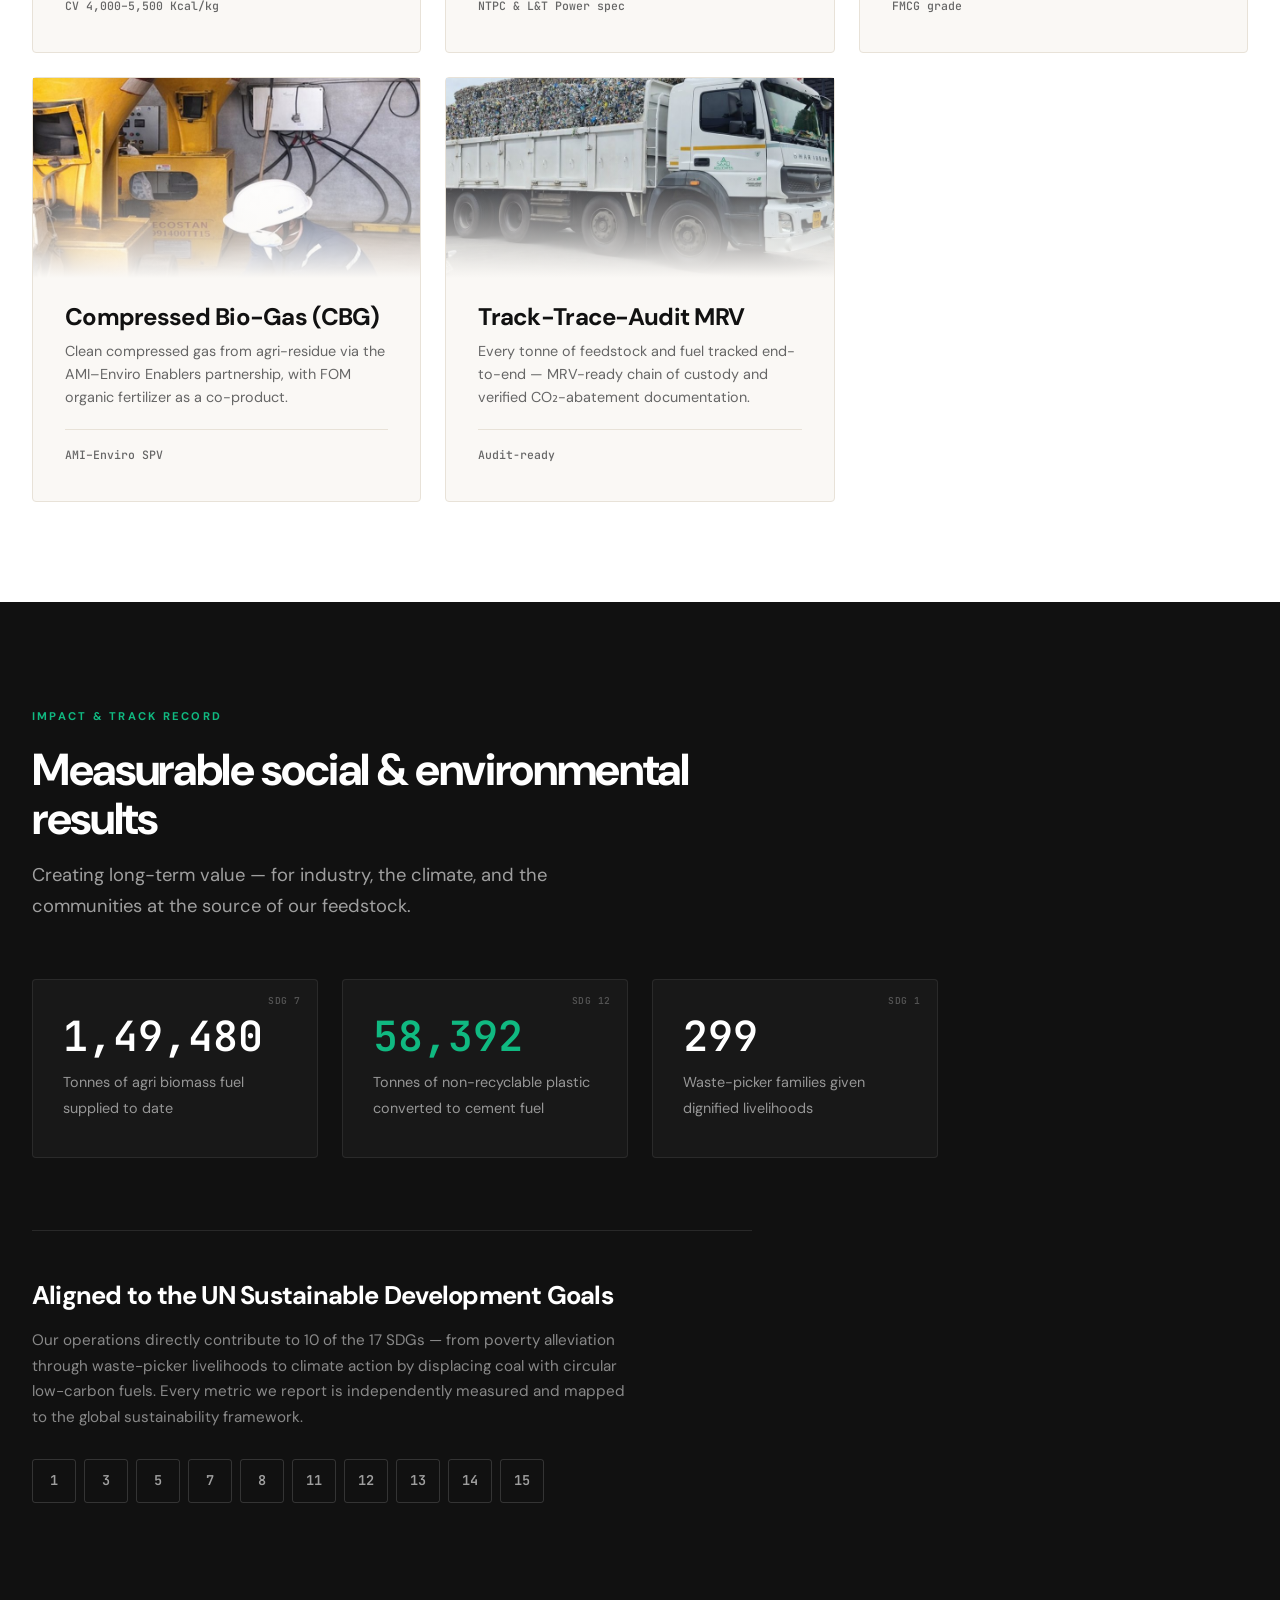
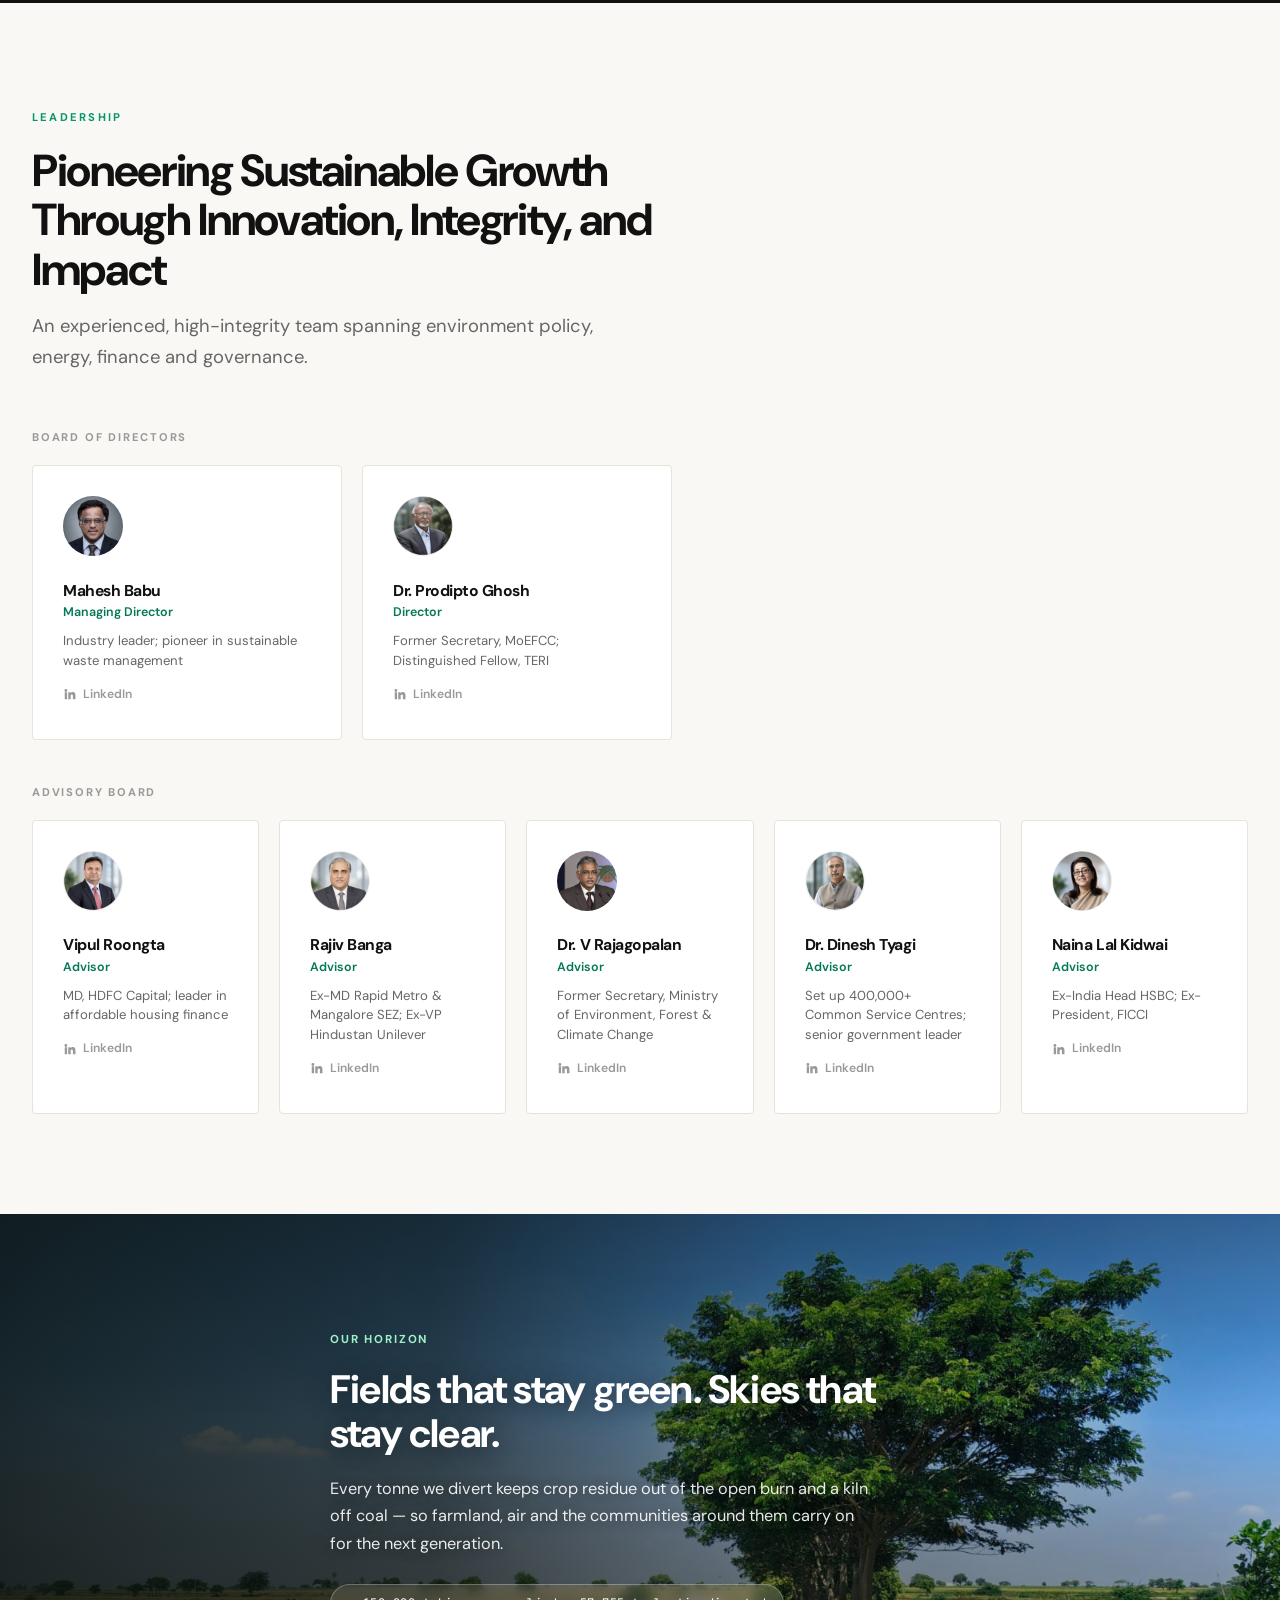
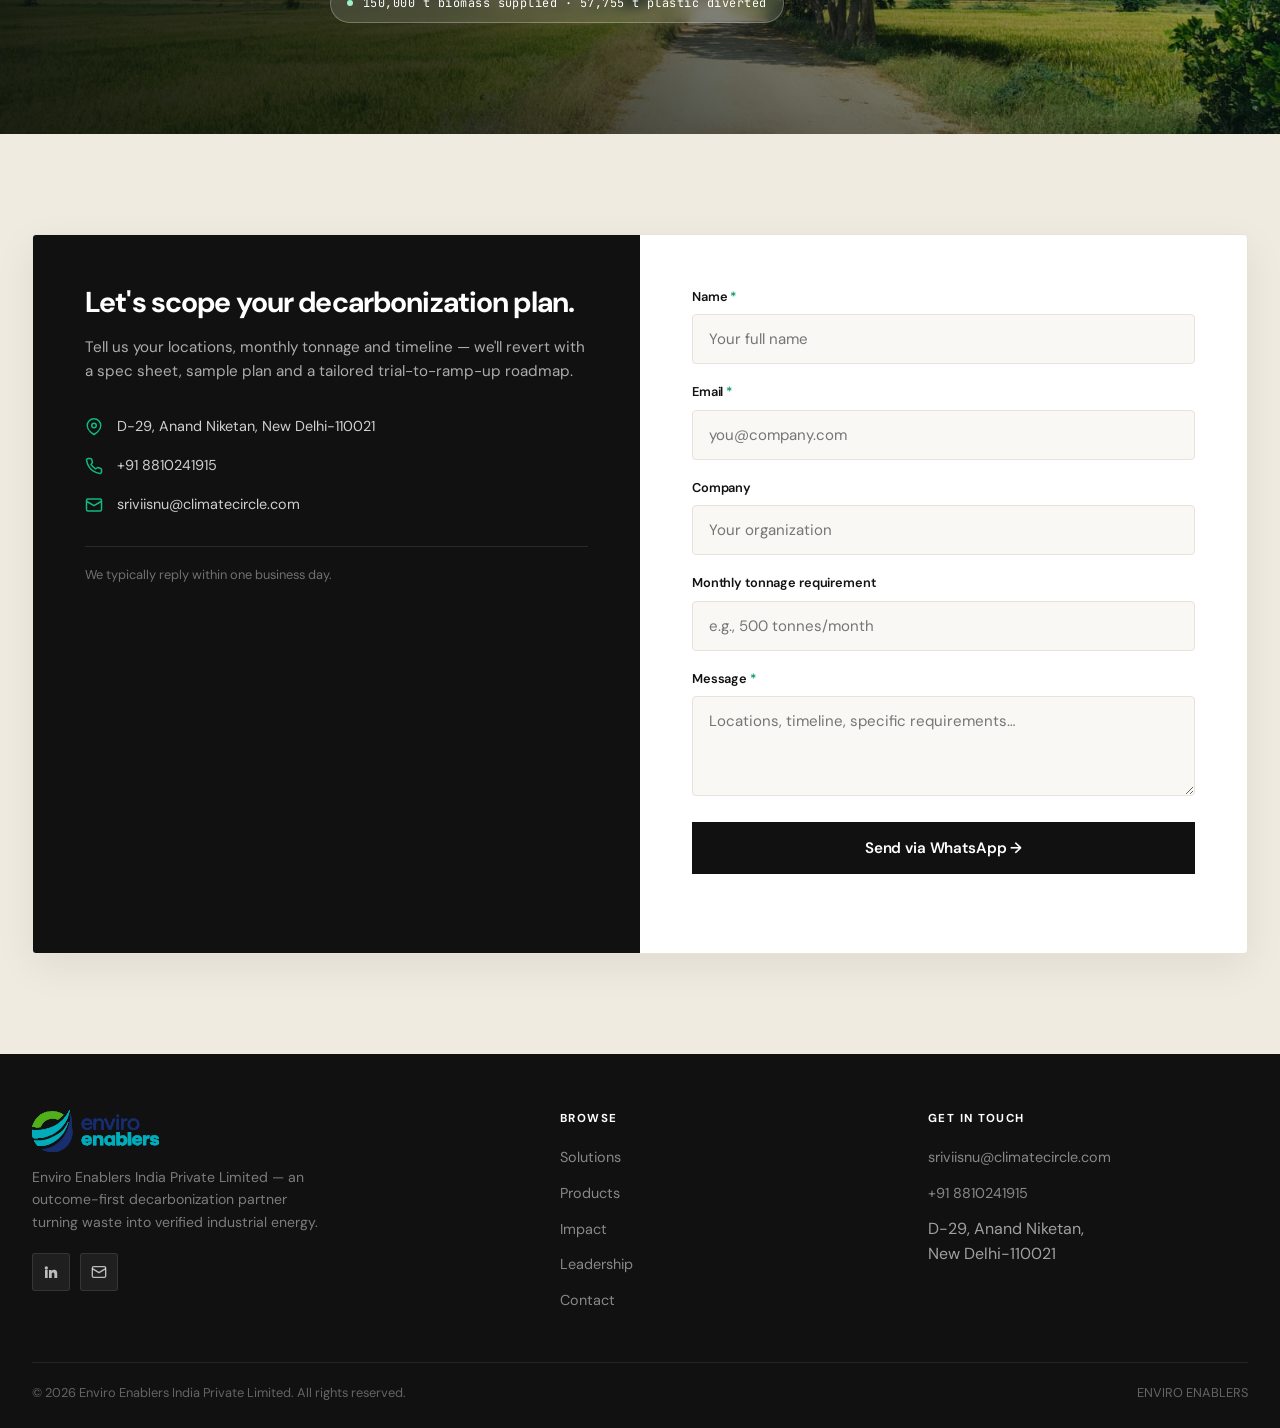
==== commit 3070a76d: "index: agri biomass counter 117,238 -> 150,000+ (owner request)" ====
--- a/index.html
+++ b/index.html
@@ -1714,7 +1714,7 @@
                             <div class="lbl">PAN India Alternate Fuel Agreement</div>
                         </div>
                         <div class="hero-metric">
-                            <div class="val emerald count" data-target="117238" data-suffix="+">0</div>
+                            <div class="val emerald count" data-target="150000" data-suffix="+">0</div>
                             <div class="lbl">Tonnes of biomass fuel supplied</div>
                         </div>
                         <div class="hero-metric">
@@ -1867,7 +1867,7 @@
             <div class="grid-4">
                 <div class="impact-card reveal">
                     <span class="sdg-ref">SDG 7</span>
-                    <div class="val white count" data-target="117238" data-suffix="+">0</div>
+                    <div class="val white count" data-target="150000" data-suffix="+">0</div>
                     <span>Tonnes of agri biomass fuel supplied to date</span>
                 </div>
                 <div class="impact-card reveal">
@@ -1975,7 +1975,7 @@
                 <span class="future-eyebrow">Our horizon</span>
                 <h2>Fields that stay green. Skies that stay clear.</h2>
                 <p>Every tonne we divert keeps crop residue out of the open burn and a kiln off coal &mdash; so farmland, air and the communities around them carry on for the next generation.</p>
-                <span class="future-note"><i></i>117,238 t biomass supplied &middot; 57,755 t plastic diverted</span>
+                <span class="future-note"><i></i>150,000 t biomass supplied &middot; 57,755 t plastic diverted</span>
             </div>
         </div>
     </section>
